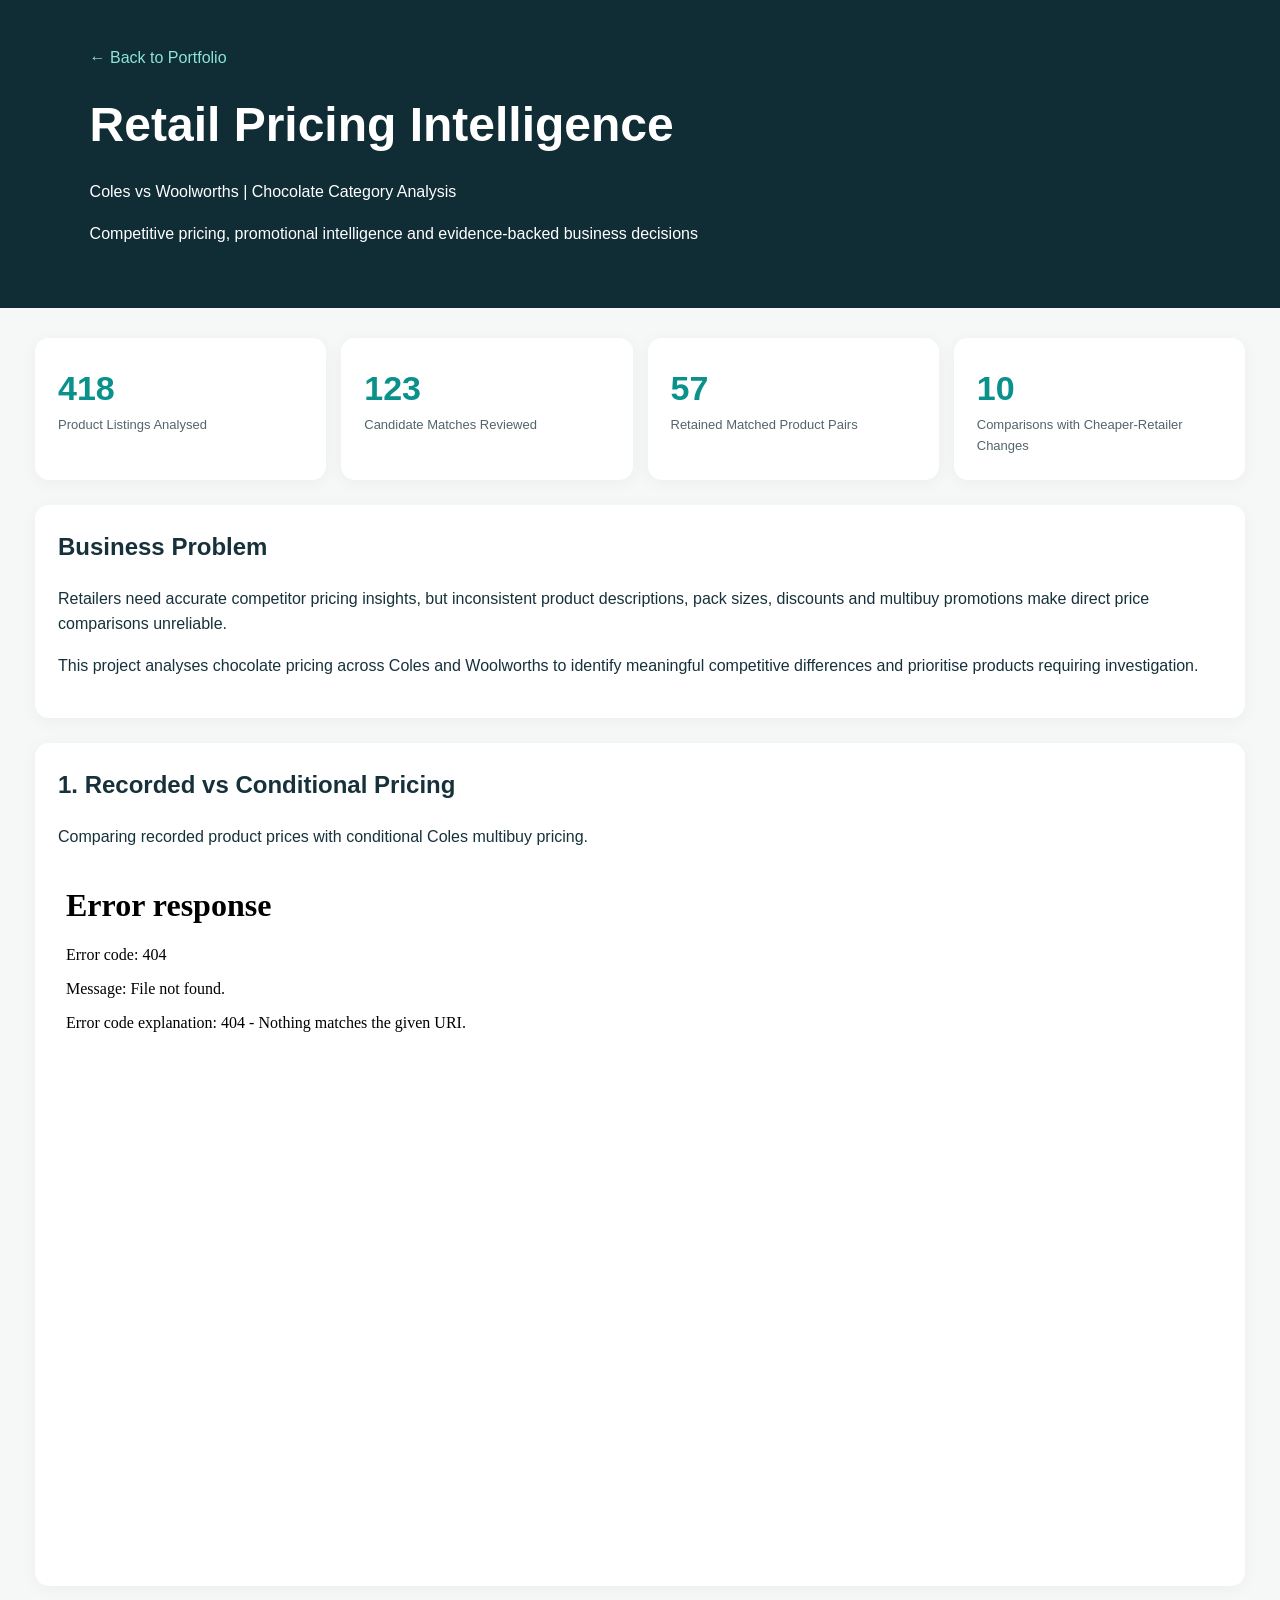
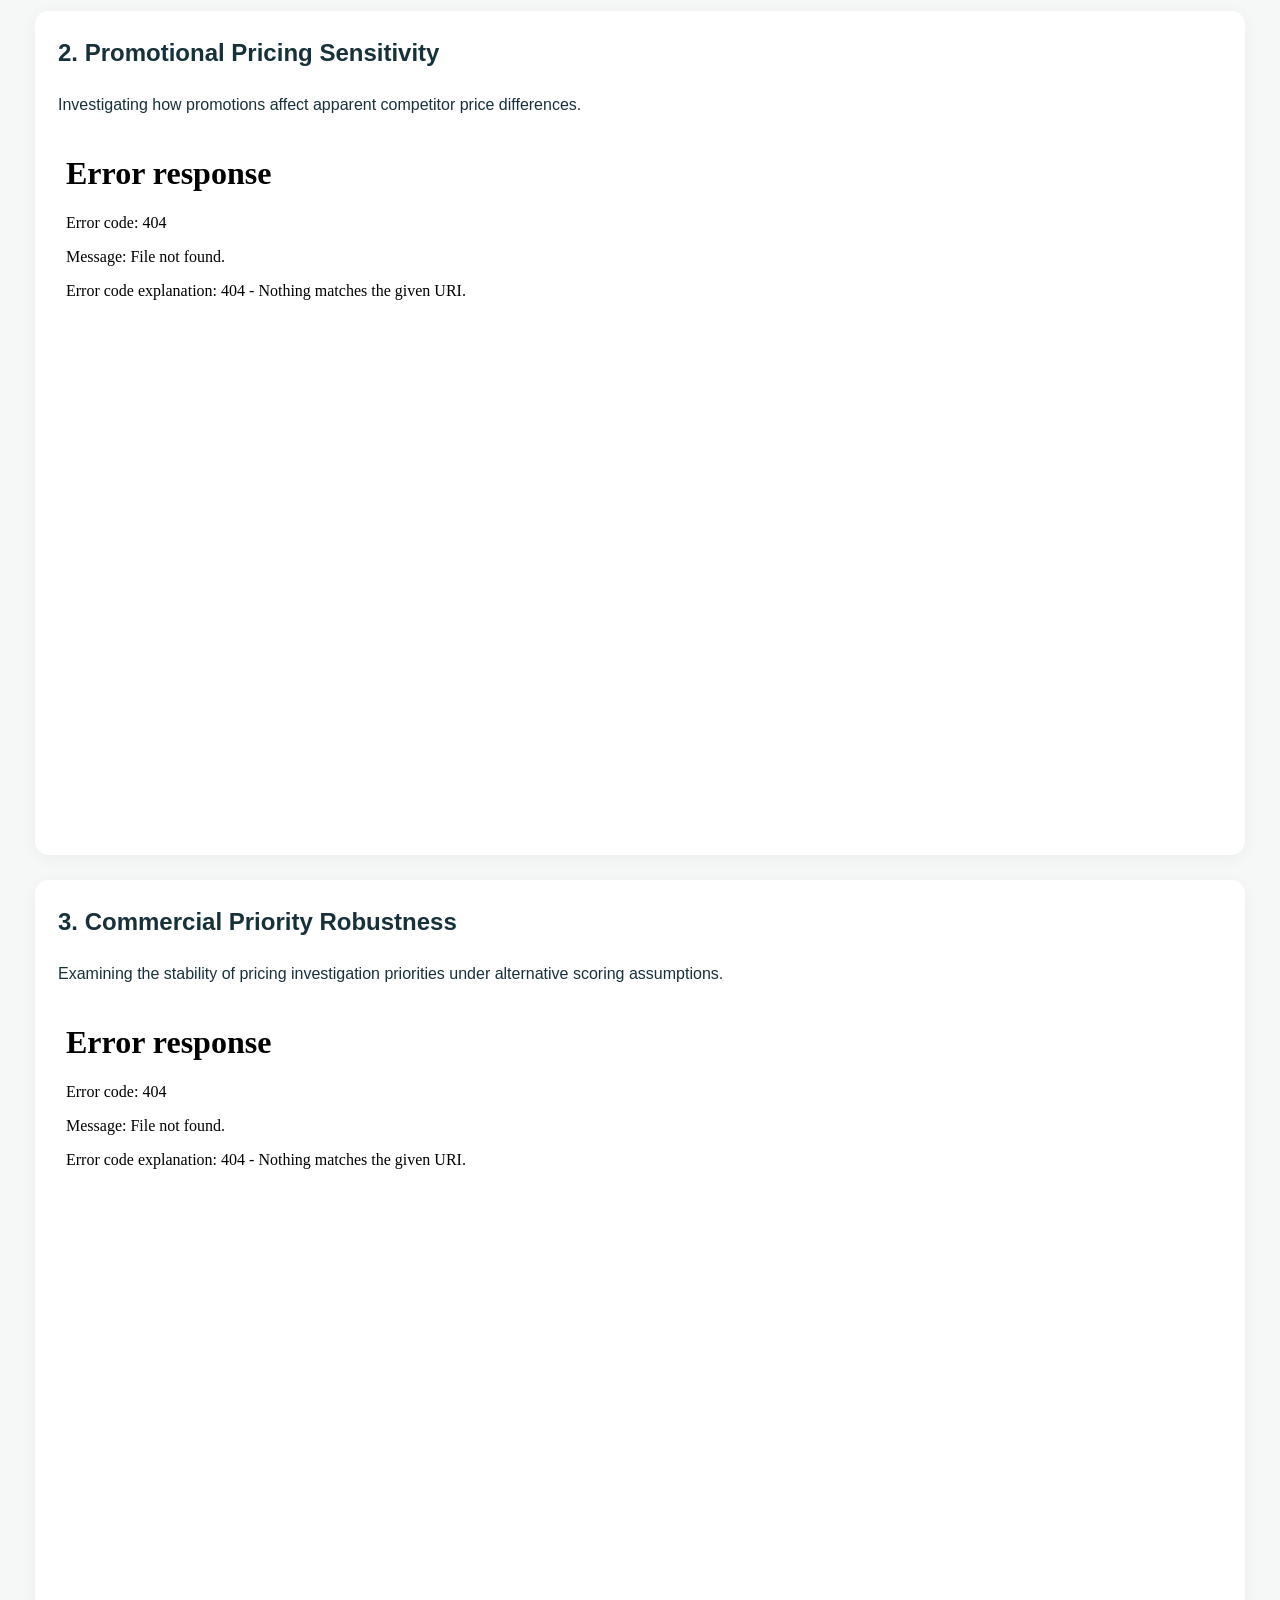
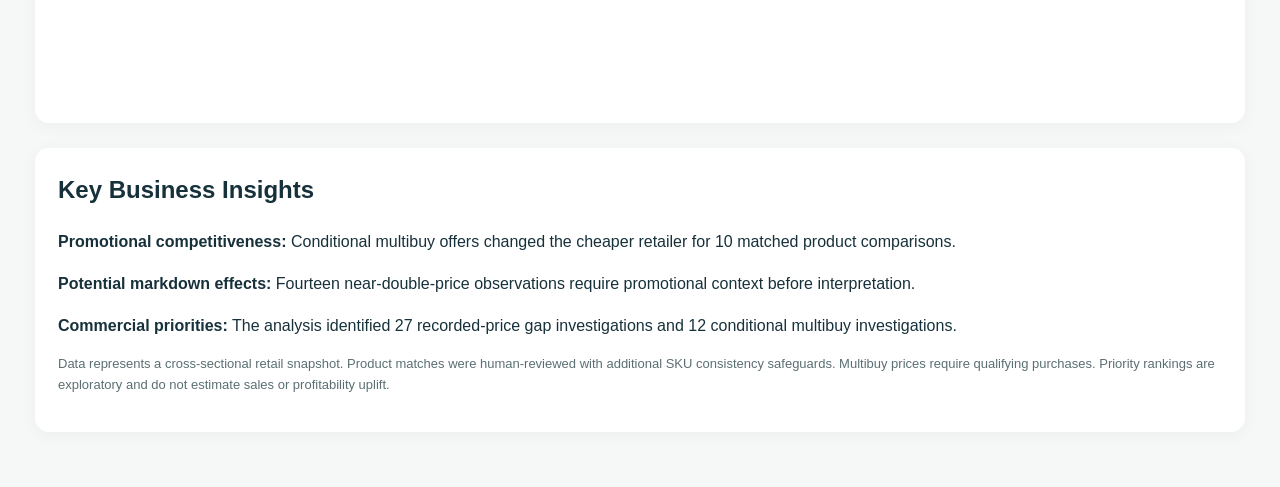
==== chocolate-pricing/index.html @ 8d5a8d06 "Create index.html" ====
<!DOCTYPE html>
<html lang="en">
<head>
  <meta charset="UTF-8">
  <meta name="viewport" content="width=device-width, initial-scale=1">
  <title>Retail Pricing Intelligence | Radhika Barve</title>

  <style>
    * {
      box-sizing: border-box;
    }

    body {
      margin: 0;
      font-family: Arial, sans-serif;
      color: #17313b;
      background: #f5f8f7;
      line-height: 1.6;
    }

    header {
      background: #102c35;
      color: white;
      padding: 45px 7%;
    }

    header a {
      color: #8be4d8;
      text-decoration: none;
    }

    h1 {
      font-size: clamp(30px, 5vw, 48px);
      margin: 16px 0;
    }

    h2 {
      margin-top: 0;
      color: #17313b;
    }

    main {
      max-width: 1250px;
      margin: auto;
      padding: 30px 20px;
    }

    .kpis {
      display: grid;
      grid-template-columns:
        repeat(auto-fit, minmax(175px, 1fr));
      gap: 15px;
      margin-bottom: 25px;
    }

    .card {
      background: white;
      border-radius: 14px;
      padding: 23px;
      margin-bottom: 25px;
      box-shadow: 0 3px 18px rgba(0,0,0,.045);
    }

    .kpis .card {
      margin-bottom: 0;
    }

    .number {
      font-size: 34px;
      color: #0a918b;
      font-weight: bold;
    }

    .label {
      color: #52656b;
      font-size: 13px;
    }

    iframe {
      width: 100%;
      height: 690px;
      border: 0;
    }

    .note {
      color: #5b6f73;
      font-size: 13px;
    }
  </style>
</head>

<body>

  <header>
    <a href="../">← Back to Portfolio</a>

    <h1>Retail Pricing Intelligence</h1>

    <p>
      Coles vs Woolworths | Chocolate Category Analysis
    </p>

    <p>
      Competitive pricing, promotional intelligence
      and evidence-backed business decisions
    </p>
  </header>

  <main>

    <!-- PROJECT KPIs -->
    <section class="kpis">

      <div class="card">
        <div class="number">418</div>
        <div class="label">
          Product Listings Analysed
        </div>
      </div>

      <div class="card">
        <div class="number">123</div>
        <div class="label">
          Candidate Matches Reviewed
        </div>
      </div>

      <div class="card">
        <div class="number">57</div>
        <div class="label">
          Retained Matched Product Pairs
        </div>
      </div>

      <div class="card">
        <div class="number">10</div>
        <div class="label">
          Comparisons with Cheaper-Retailer Changes
        </div>
      </div>

    </section>

    <!-- BUSINESS PROBLEM -->
    <section class="card">

      <h2>Business Problem</h2>

      <p>
        Retailers need accurate competitor pricing insights,
        but inconsistent product descriptions, pack sizes,
        discounts and multibuy promotions make direct
        price comparisons unreliable.
      </p>

      <p>
        This project analyses chocolate pricing across
        Coles and Woolworths to identify meaningful
        competitive differences and prioritise
        products requiring investigation.
      </p>

    </section>

    <!-- DASHBOARD 1 -->
    <section class="card">

      <h2>1. Recorded vs Conditional Pricing</h2>

      <p>
        Comparing recorded product prices with
        conditional Coles multibuy pricing.
      </p>

      <iframe
        src="5_9_retailer_price_scenarios.html"
        title="Retailer Pricing Scenarios"
        loading="lazy">
      </iframe>

    </section>

    <!-- DASHBOARD 2 -->
    <section class="card">

      <h2>2. Promotional Pricing Sensitivity</h2>

      <p>
        Investigating how promotions affect
        apparent competitor price differences.
      </p>

      <iframe
        src="5_9_anomaly_multibuy_sensitivity.html"
        title="Promotional Pricing Sensitivity"
        loading="lazy">
      </iframe>

    </section>

    <!-- DASHBOARD 3 -->
    <section class="card">

      <h2>3. Commercial Priority Robustness</h2>

      <p>
        Examining the stability of pricing investigation
        priorities under alternative scoring assumptions.
      </p>

      <iframe
        src="FINAL_Priority_Robustness.html"
        title="Commercial Priority Robustness"
        loading="lazy">
      </iframe>

    </section>

    <!-- KEY INSIGHTS -->
    <section class="card">

      <h2>Key Business Insights</h2>

      <p>
        <strong>Promotional competitiveness:</strong>
        Conditional multibuy offers changed the
        cheaper retailer for 10 matched product comparisons.
      </p>

      <p>
        <strong>Potential markdown effects:</strong>
        Fourteen near-double-price observations
        require promotional context before interpretation.
      </p>

      <p>
        <strong>Commercial priorities:</strong>
        The analysis identified 27 recorded-price gap
        investigations and 12 conditional multibuy
        investigations.
      </p>

      <p class="note">
        Data represents a cross-sectional retail snapshot.
        Product matches were human-reviewed with additional
        SKU consistency safeguards.
        Multibuy prices require qualifying purchases.
        Priority rankings are exploratory and do not
        estimate sales or profitability uplift.
      </p>

    </section>

  </main>

</body>
</html>
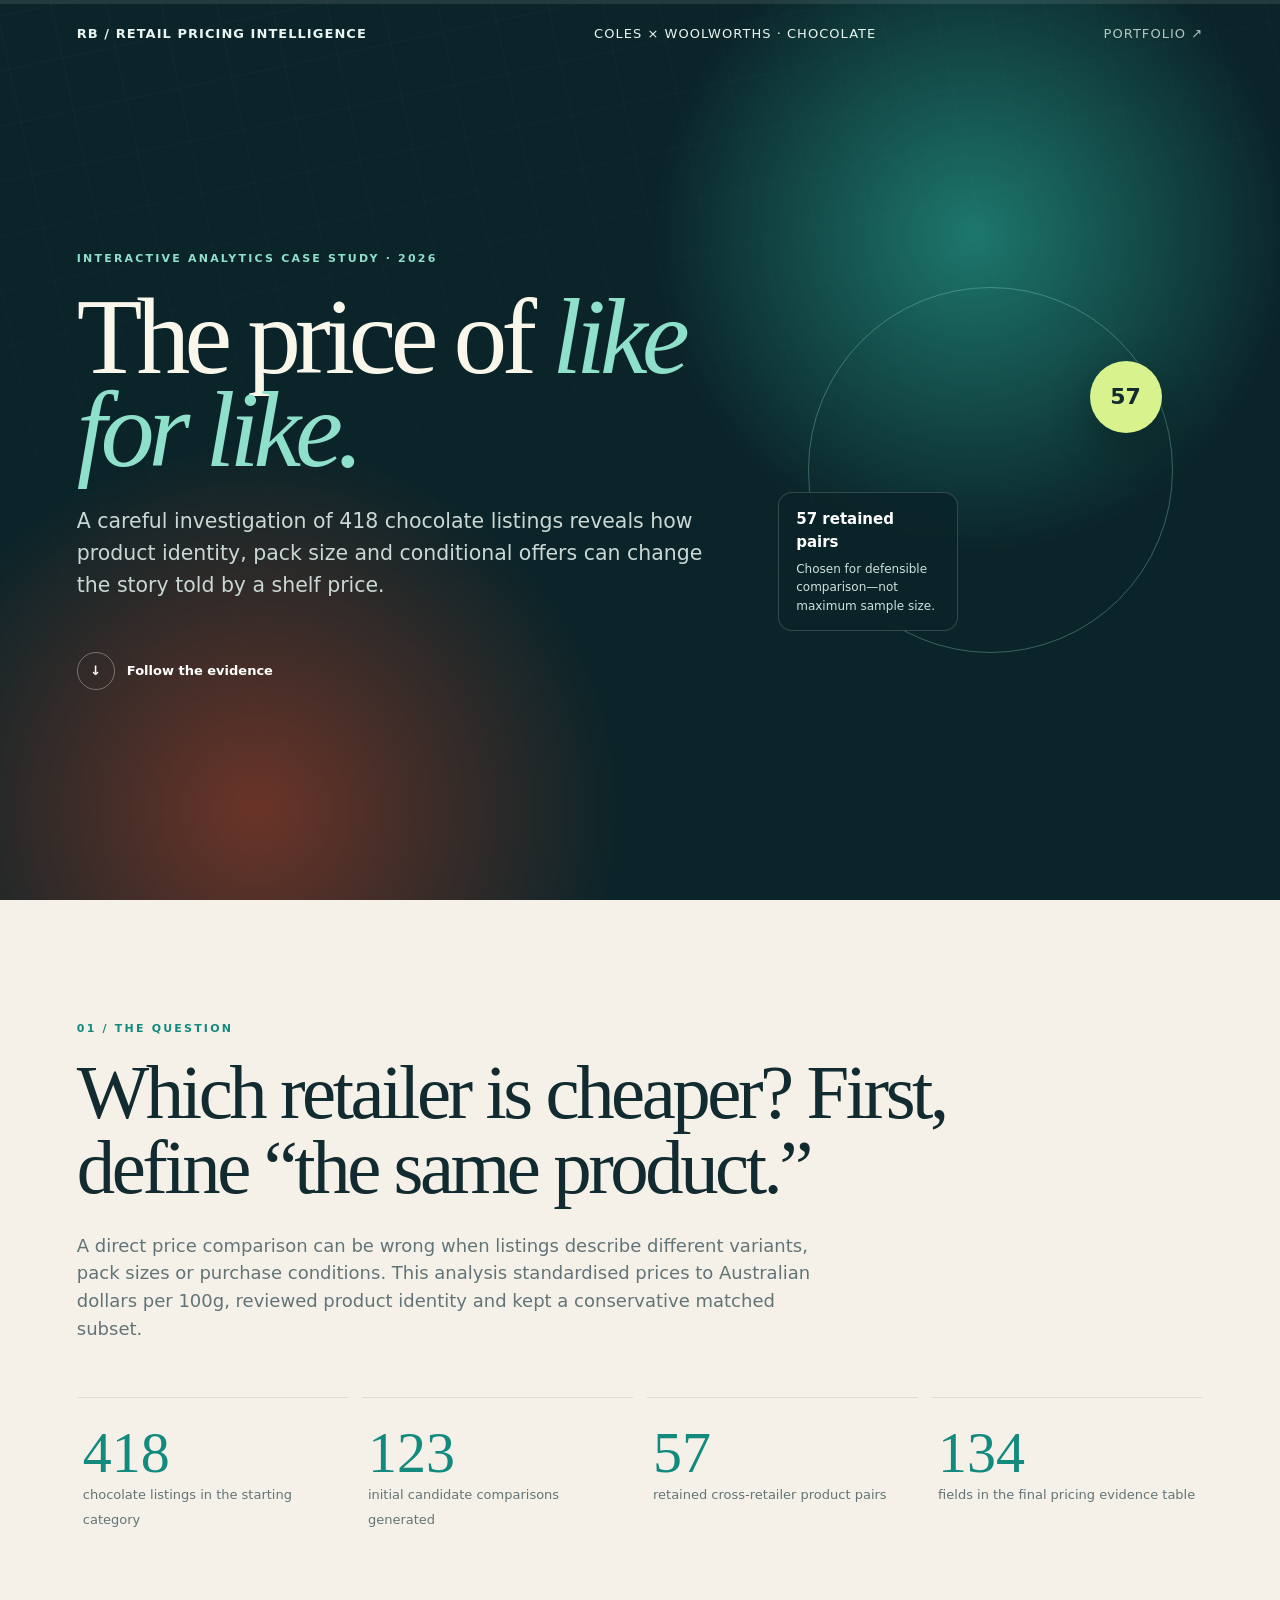
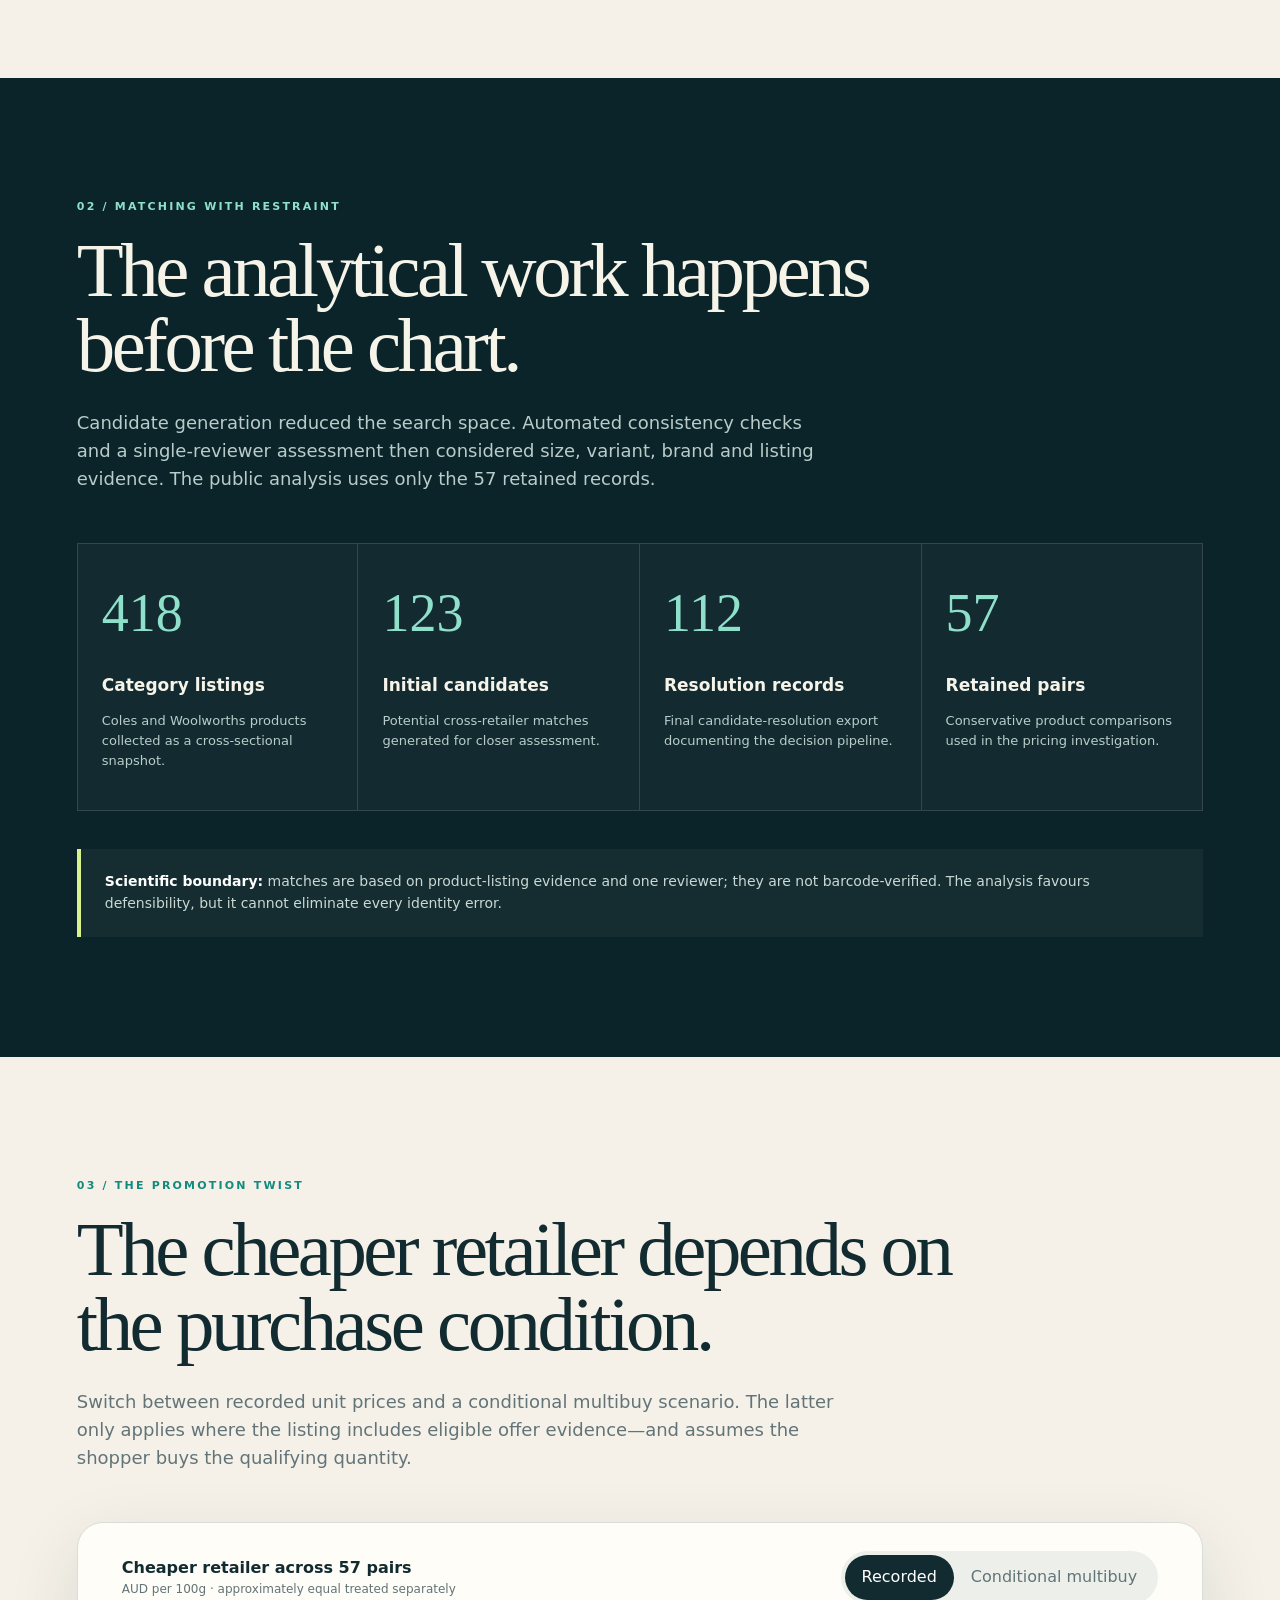
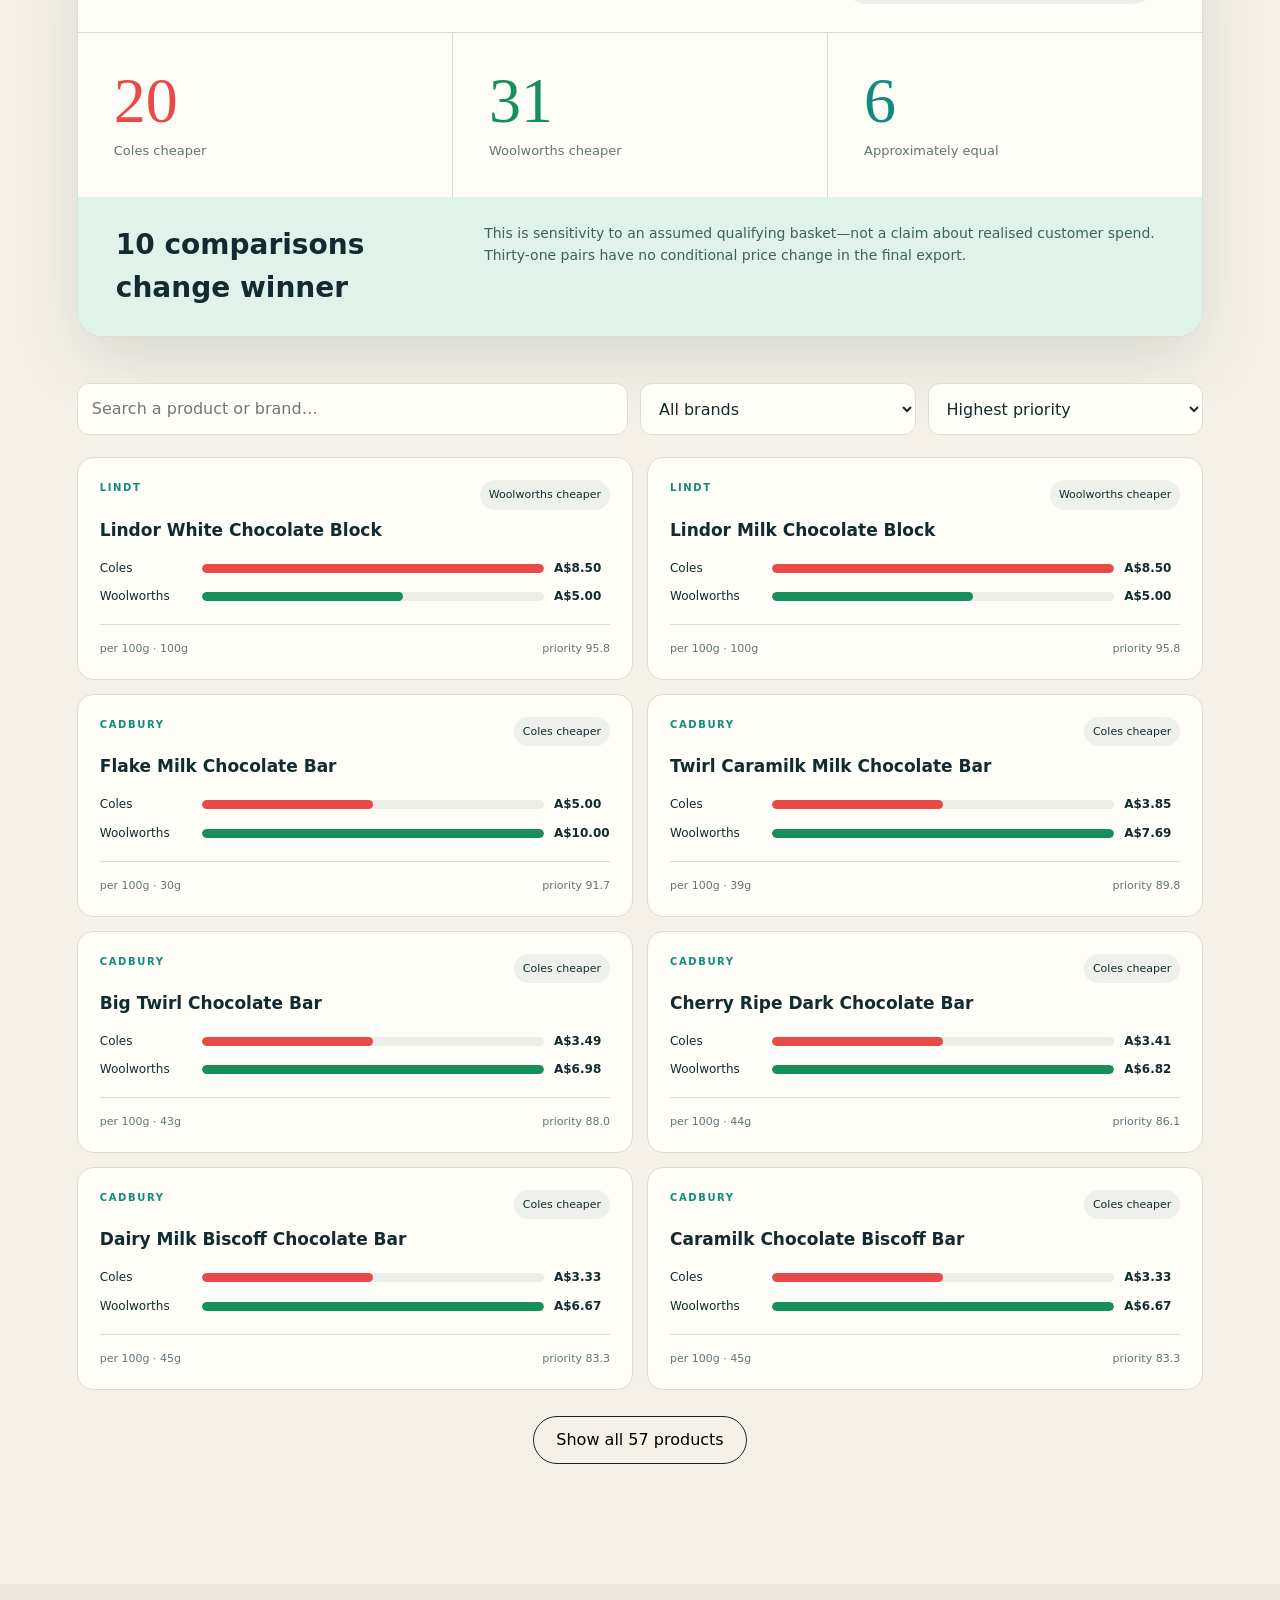
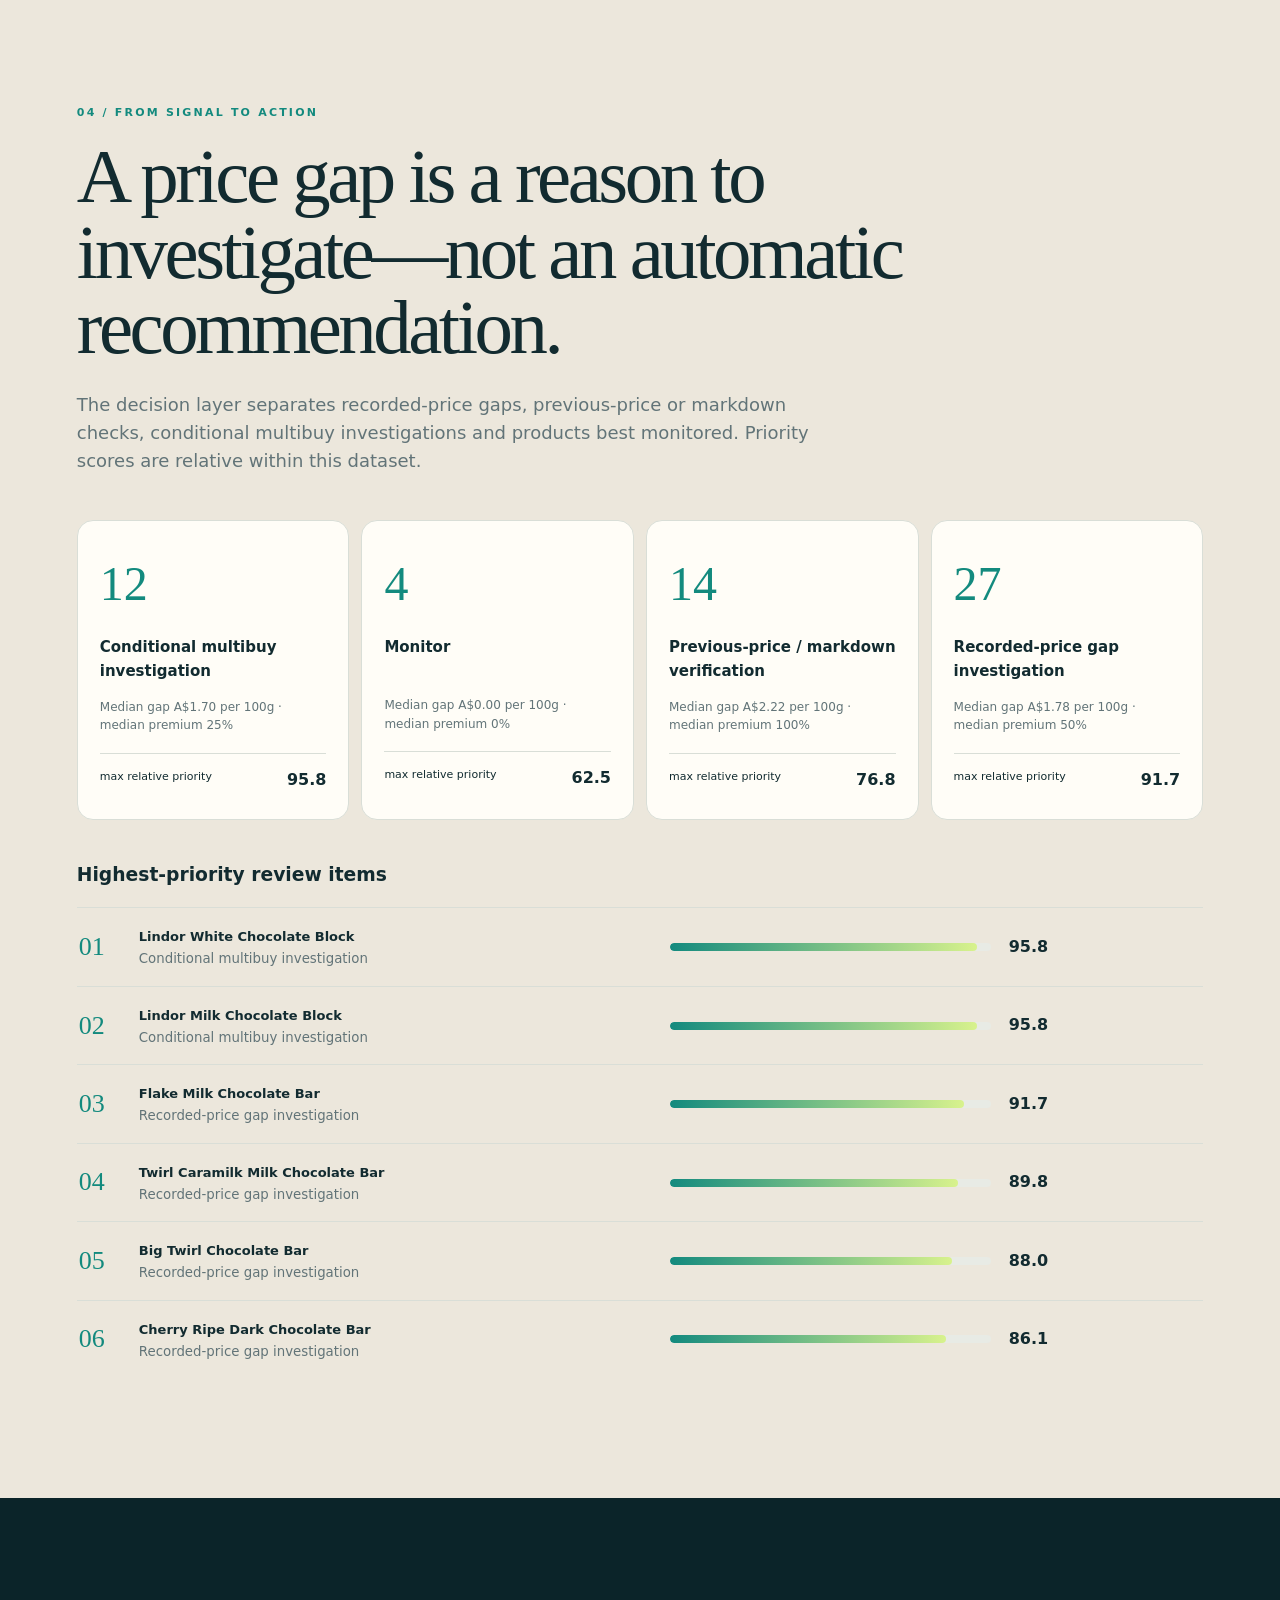
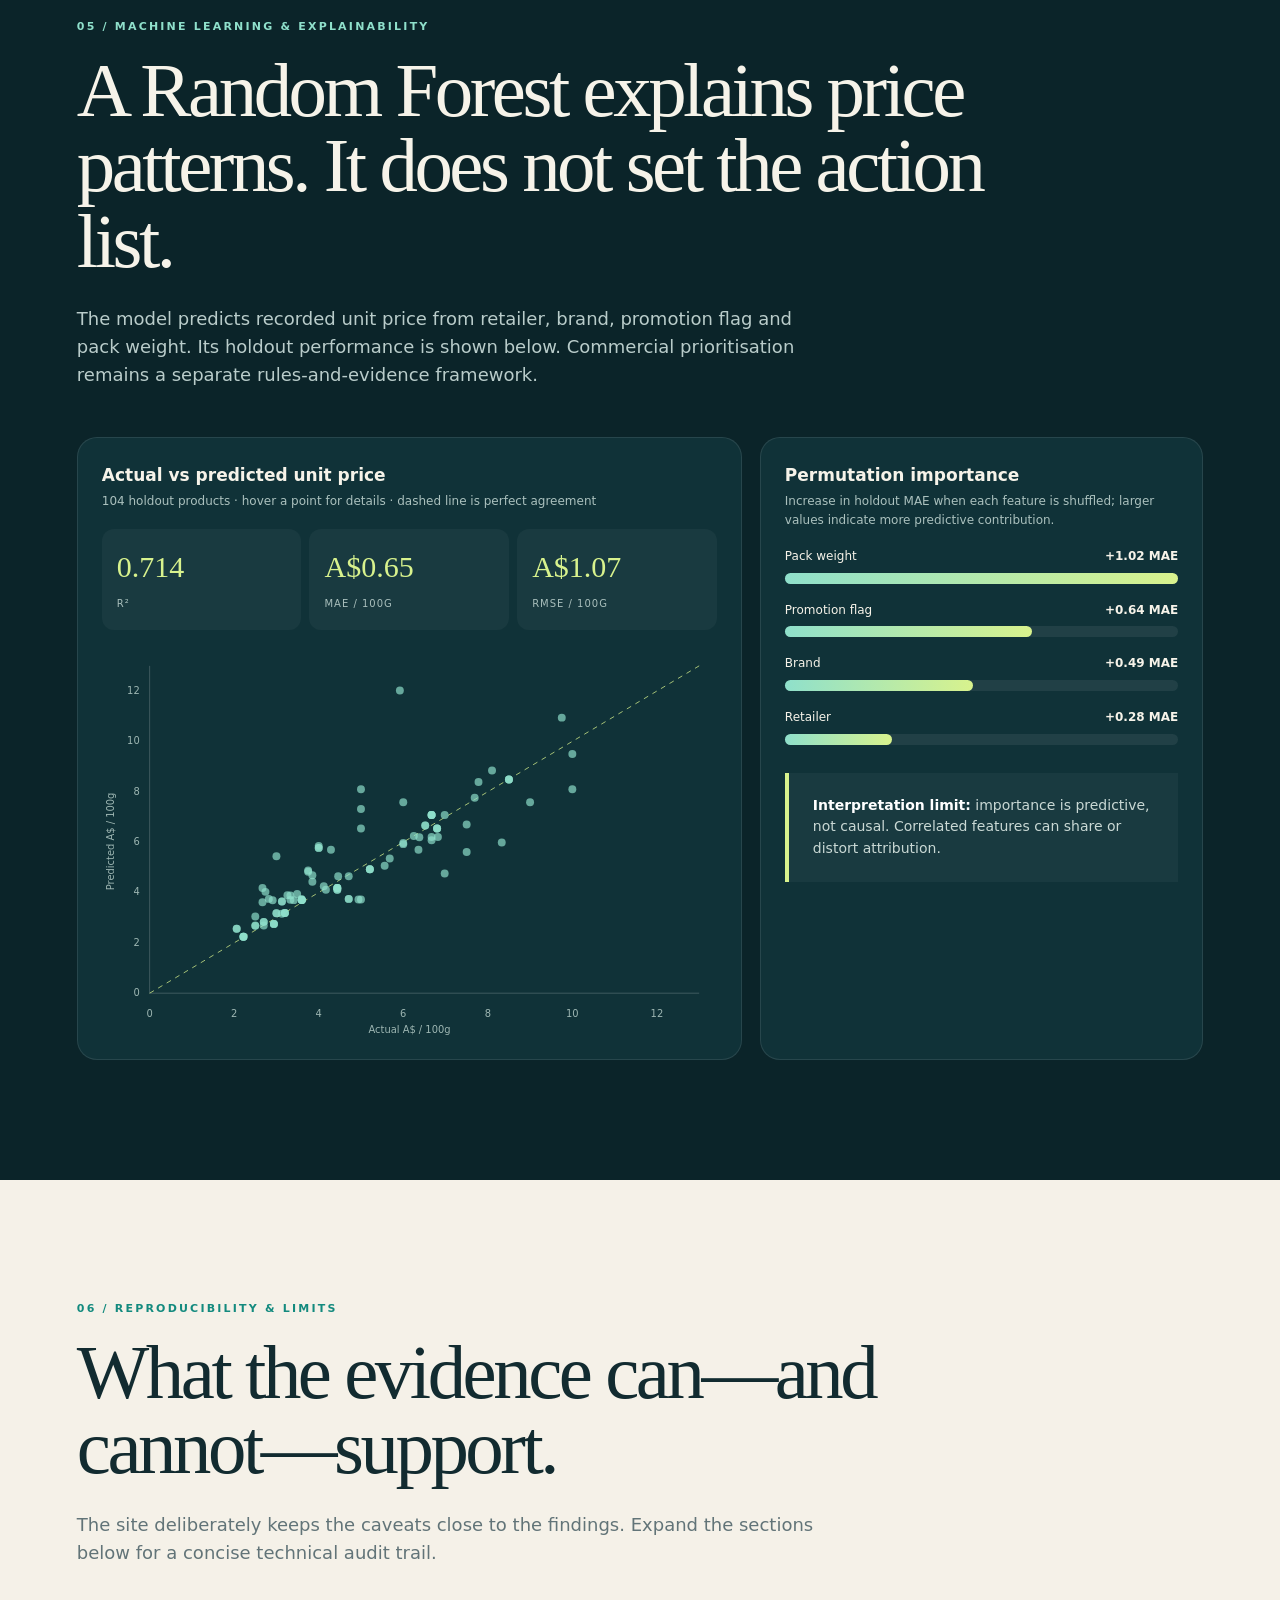
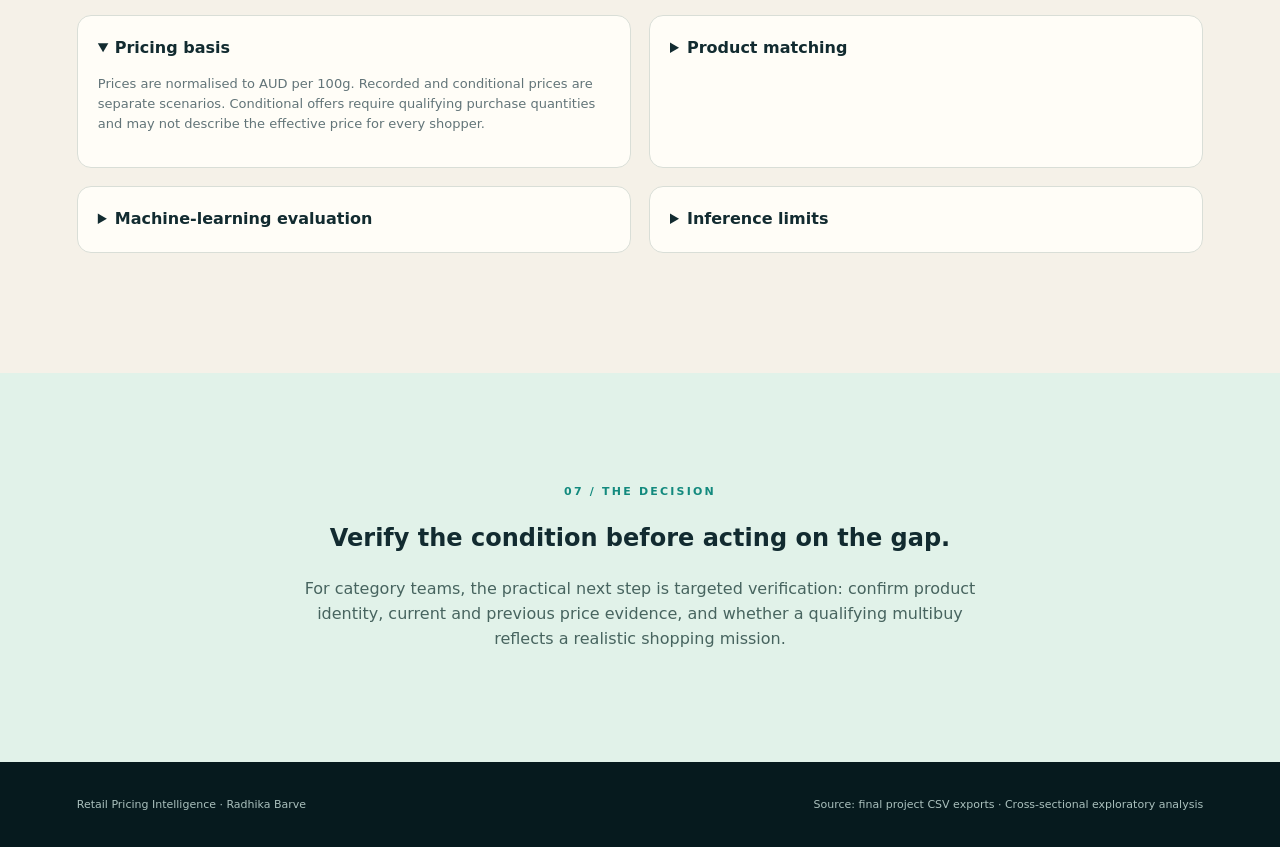
==== commit 6bcb3585: "Publish interactive chocolate pricing dashboard." ====
--- a/chocolate-pricing/index.html
+++ b/chocolate-pricing/index.html
@@ -1,258 +1,173 @@
-
-<!DOCTYPE html>
+<!doctype html>
 <html lang="en">
 <head>
-  <meta charset="UTF-8">
-  <meta name="viewport" content="width=device-width, initial-scale=1">
-  <title>Retail Pricing Intelligence | Radhika Barve</title>
+<meta charset="utf-8">
+<meta name="viewport" content="width=device-width,initial-scale=1">
+<meta name="description" content="An interactive, evidence-led investigation of chocolate pricing across Coles and Woolworths.">
+<title>Chocolate Price Signals — Radhika Barve</title>
+<style>
+:root{--ink:#122b30;--muted:#627478;--paper:#f5f1e8;--card:#fffdf7;--night:#0b2429;--teal:#138a7e;--mint:#8fe0cb;--lime:#d8f28d;--coral:#e56f5b;--coles:#e84a4a;--woolies:#168f59;--line:#d9ded7;--shadow:0 24px 70px rgba(14,39,42,.12)}
+*{box-sizing:border-box}html{scroll-behavior:smooth}body{margin:0;background:var(--paper);color:var(--ink);font-family:Inter,ui-sans-serif,system-ui,-apple-system,BlinkMacSystemFont,"Segoe UI",sans-serif;line-height:1.55}button,input,select{font:inherit}a{color:inherit}.progress{position:fixed;inset:0 0 auto;height:4px;z-index:30;background:#ffffff18}.progress span{display:block;height:100%;width:0;background:linear-gradient(90deg,var(--mint),var(--lime))}.nav{position:absolute;z-index:20;left:0;right:0;display:flex;align-items:center;justify-content:space-between;padding:24px clamp(22px,6vw,80px);color:#e9f5f0;font-size:13px;letter-spacing:.08em;text-transform:uppercase}.nav a{text-decoration:none;opacity:.76}.hero{min-height:100svh;position:relative;overflow:hidden;display:grid;place-items:center;background:radial-gradient(circle at 76% 26%,#1d776c 0,transparent 27%),radial-gradient(circle at 20% 90%,#6b3428 0,transparent 28%),var(--night);color:#f9f6eb}.hero:before{content:"";position:absolute;inset:-30%;background-image:linear-gradient(#ffffff08 1px,transparent 1px),linear-gradient(90deg,#ffffff08 1px,transparent 1px);background-size:54px 54px;transform:rotate(-12deg);mask-image:linear-gradient(to bottom,#000,transparent 82%)}.hero-inner{width:min(1180px,88vw);position:relative;padding:130px 0 90px;display:grid;grid-template-columns:1.2fr .8fr;gap:5vw;align-items:center}.kicker,.chapter{font-size:11px;font-weight:800;letter-spacing:.2em;text-transform:uppercase;color:var(--teal)}.hero .kicker{color:var(--mint)}h1{font-family:Georgia,"Times New Roman",serif;font-size:clamp(58px,8.4vw,126px);line-height:.86;letter-spacing:-.055em;font-weight:500;margin:24px 0 30px}.hero h1 em{font-style:italic;color:var(--mint)}.hero-copy{max-width:640px;color:#c9d8d4;font-size:clamp(17px,1.6vw,22px)}.scroll-link{display:inline-flex;gap:12px;align-items:center;margin-top:30px;text-decoration:none;color:white;font-size:13px;font-weight:750}.scroll-link b{display:grid;place-items:center;width:38px;height:38px;border:1px solid #ffffff55;border-radius:50%}.orbit{aspect-ratio:1;position:relative}.cocoa{position:absolute;border-radius:50%;box-shadow:inset -20px -20px 40px #0004,0 30px 80px #0005;animation:float 7s ease-in-out infinite}.cocoa.big{width:55%;left:20%;top:12%;background:radial-gradient(circle at 35% 30%,#b96c4a,#6c3026 48%,#381914)}.cocoa.small{width:23%;right:4%;bottom:15%;background:radial-gradient(circle at 35% 30%,#d49768,#70402b 60%,#382016);animation-delay:-3s}.ring{position:absolute;inset:7%;border:1px solid #8fe0cb55;border-radius:50%;animation:spin 24s linear infinite}.ring:after{content:"57";position:absolute;right:3%;top:20%;display:grid;place-items:center;width:72px;height:72px;border-radius:50%;background:var(--lime);color:var(--ink);font-weight:900;font-size:22px;box-shadow:0 15px 40px #0004}.orbit-note{position:absolute;left:0;bottom:12%;max-width:180px;padding:15px 17px;border:1px solid #ffffff2b;border-radius:14px;background:#0b2429cc;backdrop-filter:blur(12px);font-size:12px;color:#cfe1dd}.orbit-note strong{display:block;color:white;font-size:15px;margin-bottom:5px}@keyframes float{50%{transform:translateY(-20px) rotate(4deg)}}@keyframes spin{to{transform:rotate(360deg)}}
+.wrap{width:min(1180px,88vw);margin:auto}.section{padding:120px 0}.section h2{font-family:Georgia,"Times New Roman",serif;font-size:clamp(42px,6vw,78px);font-weight:500;letter-spacing:-.045em;line-height:.98;margin:18px 0 26px;max-width:950px}.lead{max-width:760px;font-size:18px;color:var(--muted)}.metric-grid{display:grid;grid-template-columns:repeat(4,1fr);gap:14px;margin-top:54px}.metric{border-top:1px solid var(--line);padding:26px 6px}.metric b{display:block;font-family:Georgia,serif;font-size:58px;line-height:1;color:var(--teal);font-weight:500}.metric span{font-size:13px;color:var(--muted)}.lineage{display:grid;grid-template-columns:repeat(4,1fr);margin-top:50px;counter-reset:flow}.lineage article{position:relative;padding:28px 24px 26px;border:1px solid #ffffff22;background:#ffffff08;min-height:220px}.lineage article+article{border-left:0}.lineage b{font-family:Georgia,serif;font-size:54px;color:var(--mint);font-weight:500}.lineage h3{margin:16px 0 8px;font-size:17px}.lineage p{font-size:13px;color:#b9ccca}.night{background:var(--night);color:#f6f3e9}.night .chapter{color:var(--mint)}.night .lead{color:#b9ccca}.note{margin-top:38px;padding:22px 24px;border-left:4px solid var(--lime);background:#ffffff0a;color:#c9d8d4;font-size:14px}.note strong{color:white}
+.scenario-shell{margin-top:50px;background:var(--card);border:1px solid var(--line);border-radius:26px;box-shadow:var(--shadow);overflow:hidden}.scenario-head{padding:28px clamp(20px,4vw,44px);display:flex;justify-content:space-between;gap:20px;align-items:center;border-bottom:1px solid var(--line)}.toggle{display:flex;background:#edf0ea;padding:4px;border-radius:999px}.toggle button{border:0;background:transparent;padding:10px 17px;border-radius:999px;color:var(--muted);cursor:pointer}.toggle button.active{background:var(--ink);color:white}.winner-grid{display:grid;grid-template-columns:repeat(3,1fr);gap:1px;background:var(--line)}.winner{background:var(--card);padding:36px}.winner b{font-family:Georgia,serif;font-size:64px;line-height:1;font-weight:500}.winner span{display:block;color:var(--muted);font-size:13px;margin-top:8px}.winner.coles b{color:var(--coles)}.winner.ww b{color:var(--woolies)}.winner.eq b{color:var(--teal)}.shift-banner{display:flex;justify-content:space-between;gap:30px;padding:26px 38px;background:#dff3ea}.shift-banner b{font-size:28px}.shift-banner p{margin:0;max-width:680px;color:#3b625b;font-size:14px}
+.controls{display:grid;grid-template-columns:2fr 1fr 1fr;gap:12px;margin:46px 0 22px}.controls input,.controls select{width:100%;border:1px solid var(--line);border-radius:12px;background:var(--card);padding:13px 14px;color:var(--ink)}.explorer{display:grid;grid-template-columns:1fr 1fr;gap:14px}.product{background:var(--card);border:1px solid var(--line);border-radius:16px;padding:22px;transition:.25s}.product:hover{transform:translateY(-3px);box-shadow:0 16px 40px #16383b14}.product-top{display:flex;justify-content:space-between;gap:16px}.brand{font-size:10px;font-weight:850;letter-spacing:.16em;text-transform:uppercase;color:var(--teal)}.badge{font-size:11px;padding:6px 9px;border-radius:999px;background:#eef1eb;white-space:nowrap}.product h3{font-size:17px;line-height:1.25;margin:10px 0 18px}.price-row{display:grid;grid-template-columns:92px 1fr 56px;align-items:center;gap:10px;margin:10px 0;font-size:12px}.track{height:9px;border-radius:99px;background:#eceee8;overflow:hidden}.fill{height:100%;border-radius:99px}.fill.c{background:var(--coles)}.fill.w{background:var(--woolies)}.product-foot{display:flex;justify-content:space-between;gap:12px;margin-top:18px;padding-top:15px;border-top:1px solid var(--line);font-size:11px;color:var(--muted)}.empty{grid-column:1/-1;padding:50px;text-align:center;color:var(--muted)}.show-more{display:block;margin:26px auto 0;border:1px solid var(--ink);background:transparent;border-radius:999px;padding:11px 22px;cursor:pointer}.show-more:hover{background:var(--ink);color:white}
+.priority-grid{display:grid;grid-template-columns:repeat(4,1fr);gap:12px;margin-top:45px}.priority-card{padding:26px 22px;border:1px solid var(--line);background:var(--card);border-radius:16px}.priority-card b{display:block;font-family:Georgia,serif;font-size:48px;color:var(--teal);font-weight:500}.priority-card h3{font-size:15px;min-height:45px}.priority-card p{font-size:12px;color:var(--muted)}.priority-card .mini{display:flex;justify-content:space-between;border-top:1px solid var(--line);padding-top:14px;margin-top:18px}.priority-card .mini span{font-size:11px}.shortlist{margin-top:40px}.short-row{display:grid;grid-template-columns:42px 1.6fr 1fr .6fr;gap:18px;align-items:center;padding:16px 2px;border-top:1px solid var(--line)}.rank{font-family:Georgia,serif;font-size:26px;color:var(--teal)}.short-row strong{font-size:13px}.short-row small{display:block;color:var(--muted)}.score{height:8px;background:#e8ebe5;border-radius:99px;overflow:hidden}.score i{display:block;height:100%;background:linear-gradient(90deg,var(--teal),var(--lime));border-radius:99px}
+.ml-grid{display:grid;grid-template-columns:1.2fr .8fr;gap:18px;margin-top:48px}.viz-card{background:#103238;border:1px solid #ffffff19;border-radius:20px;padding:24px;min-width:0}.viz-card h3{margin:0 0 4px;font-size:17px}.viz-card p{margin:0 0 18px;color:#abc1be;font-size:12px}.metrics-ml{display:grid;grid-template-columns:repeat(3,1fr);gap:8px;margin-bottom:18px}.metrics-ml div{padding:15px;background:#ffffff0a;border-radius:12px}.metrics-ml b{display:block;color:var(--lime);font-family:Georgia,serif;font-size:30px;font-weight:500}.metrics-ml span{font-size:10px;color:#a9bfbc;text-transform:uppercase;letter-spacing:.1em}.chart{width:100%;height:auto;display:block}.axis{stroke:#ffffff32;stroke-width:1}.axis-text{fill:#9db6b2;font-size:10px}.dot{fill:var(--mint);opacity:.68}.dot:hover{opacity:1;stroke:white;stroke-width:2}.ideal{stroke:var(--lime);stroke-dasharray:5 5;opacity:.75}.feature{margin:17px 0}.feature-head{display:flex;justify-content:space-between;font-size:12px;margin-bottom:7px}.feature-track{height:11px;background:#ffffff12;border-radius:99px}.feature-fill{height:100%;background:linear-gradient(90deg,var(--mint),var(--lime));border-radius:99px}.tooltip{position:fixed;z-index:50;display:none;pointer-events:none;max-width:260px;padding:10px 12px;background:#061a1e;color:white;border:1px solid #ffffff30;border-radius:10px;box-shadow:0 15px 50px #0008;font-size:11px}.method-grid{display:grid;grid-template-columns:1fr 1fr;gap:18px;margin-top:48px}.method-grid details{background:var(--card);border:1px solid var(--line);border-radius:14px;padding:20px}.method-grid summary{font-weight:750;cursor:pointer}.method-grid p,.method-grid li{font-size:13px;color:var(--muted)}.method-grid ul{padding-left:20px}.closing{padding:110px 0;background:#e1f2e9;text-align:center}.closing h2{margin-left:auto;margin-right:auto}.closing p{max-width:700px;margin:0 auto;color:#47645f}.footer{padding:34px clamp(22px,6vw,80px);display:flex;justify-content:space-between;gap:20px;background:#061a1e;color:#aac0bd;font-size:11px}.reveal{opacity:0;transform:translateY(22px);transition:.75s ease}.reveal.visible{opacity:1;transform:none}
+@media(max-width:900px){.hero-inner{grid-template-columns:1fr}.orbit{display:none}.metric-grid,.priority-grid{grid-template-columns:1fr 1fr}.lineage{grid-template-columns:1fr 1fr}.lineage article+article{border-left:1px solid #ffffff22}.ml-grid{grid-template-columns:1fr}.controls{grid-template-columns:1fr 1fr}.controls input{grid-column:1/-1}}
+@media(max-width:620px){.nav{padding:20px}.nav span{display:none}.section{padding:82px 0}.metric-grid,.winner-grid,.priority-grid,.explorer,.method-grid{grid-template-columns:1fr}.lineage{grid-template-columns:1fr}.scenario-head,.shift-banner{align-items:flex-start;flex-direction:column}.short-row{grid-template-columns:32px 1fr}.short-row>.score,.short-row>.priority-value{grid-column:2}.footer{flex-direction:column}.metrics-ml{grid-template-columns:1fr 1fr}.controls{grid-template-columns:1fr}.controls input{grid-column:auto}}
+@media(prefers-reduced-motion:reduce){html{scroll-behavior:auto}.cocoa,.ring{animation:none}.reveal{opacity:1;transform:none;transition:none}}
+</style>
+<!-- Keep all narrative sections visible when this file is opened directly in Safari. -->
+<style>.reveal{opacity:1!important;transform:none!important}</style>
+</head>
+<body>
+<div class="progress"><span id="progress"></span></div>
+<nav class="nav"><strong>RB / Retail Pricing Intelligence</strong><span>Coles × Woolworths · Chocolate</span><a href="../">Portfolio ↗</a></nav>
+<header class="hero">
+  <div class="hero-inner">
+    <div>
+      <div class="kicker">Interactive analytics case study · 2026</div>
+      <h1>The price of <em>like for like.</em></h1>
+      <p class="hero-copy">A careful investigation of 418 chocolate listings reveals how product identity, pack size and conditional offers can change the story told by a shelf price.</p>
+      <a class="scroll-link" href="#problem"><b>↓</b> Follow the evidence</a>
+    </div>
+    <div class="orbit" aria-hidden="true"><div class="ring"></div><div class="cocoa big"></div><div class="cocoa small"></div><div class="orbit-note"><strong>57 retained pairs</strong>Chosen for defensible comparison—not maximum sample size.</div></div>
+  </div>
+</header>
 
-  <style>
-    * {
-      box-sizing: border-box;
-    }
+<main>
+<section id="problem" class="section wrap">
+  <div class="chapter reveal">01 / The question</div>
+  <h2 class="reveal">Which retailer is cheaper? First, define “the same product.”</h2>
+  <p class="lead reveal">A direct price comparison can be wrong when listings describe different variants, pack sizes or purchase conditions. This analysis standardised prices to Australian dollars per 100g, reviewed product identity and kept a conservative matched subset.</p>
+  <div class="metric-grid reveal">
+    <div class="metric"><b>418</b><span>chocolate listings in the starting category</span></div>
+    <div class="metric"><b>123</b><span>initial candidate comparisons generated</span></div>
+    <div class="metric"><b>57</b><span>retained cross-retailer product pairs</span></div>
+    <div class="metric"><b>134</b><span>fields in the final pricing evidence table</span></div>
+  </div>
+</section>
 
-    body {
-      margin: 0;
-      font-family: Arial, sans-serif;
-      color: #17313b;
-      background: #f5f8f7;
-      line-height: 1.6;
-    }
+<section class="night section">
+  <div class="wrap">
+    <div class="chapter reveal">02 / Matching with restraint</div>
+    <h2 class="reveal">The analytical work happens before the chart.</h2>
+    <p class="lead reveal">Candidate generation reduced the search space. Automated consistency checks and a single-reviewer assessment then considered size, variant, brand and listing evidence. The public analysis uses only the 57 retained records.</p>
+    <div class="lineage reveal">
+      <article><b>418</b><h3>Category listings</h3><p>Coles and Woolworths products collected as a cross-sectional snapshot.</p></article>
+      <article><b>123</b><h3>Initial candidates</h3><p>Potential cross-retailer matches generated for closer assessment.</p></article>
+      <article><b>112</b><h3>Resolution records</h3><p>Final candidate-resolution export documenting the decision pipeline.</p></article>
+      <article><b>57</b><h3>Retained pairs</h3><p>Conservative product comparisons used in the pricing investigation.</p></article>
+    </div>
+    <div class="note reveal"><strong>Scientific boundary:</strong> matches are based on product-listing evidence and one reviewer; they are not barcode-verified. The analysis favours defensibility, but it cannot eliminate every identity error.</div>
+  </div>
+</section>
 
-    header {
-      background: #102c35;
-      color: white;
-      padding: 45px 7%;
-    }
+<section class="section wrap" id="pricing">
+  <div class="chapter reveal">03 / The promotion twist</div>
+  <h2 class="reveal">The cheaper retailer depends on the purchase condition.</h2>
+  <p class="lead reveal">Switch between recorded unit prices and a conditional multibuy scenario. The latter only applies where the listing includes eligible offer evidence—and assumes the shopper buys the qualifying quantity.</p>
+  <div class="scenario-shell reveal">
+    <div class="scenario-head"><div><strong>Cheaper retailer across 57 pairs</strong><div style="font-size:12px;color:var(--muted)">AUD per 100g · approximately equal treated separately</div></div><div class="toggle" role="group" aria-label="Pricing scenario"><button class="active" data-scenario="recorded">Recorded</button><button data-scenario="conditional">Conditional multibuy</button></div></div>
+    <div class="winner-grid"><div class="winner coles"><b id="colesCount">20</b><span>Coles cheaper</span></div><div class="winner ww"><b id="wwCount">31</b><span>Woolworths cheaper</span></div><div class="winner eq"><b id="eqCount">6</b><span>Approximately equal</span></div></div>
+    <div class="shift-banner"><b>10 comparisons change winner</b><p>This is sensitivity to an assumed qualifying basket—not a claim about realised customer spend. Thirty-one pairs have no conditional price change in the final export.</p></div>
+  </div>
 
-    header a {
-      color: #8be4d8;
-      text-decoration: none;
-    }
+  <div class="controls reveal"><input id="search" type="search" placeholder="Search a product or brand…" aria-label="Search products"><select id="brandFilter" aria-label="Filter by brand"><option value="all">All brands</option></select><select id="sort" aria-label="Sort products"><option value="priority">Highest priority</option><option value="gap">Largest price gap</option><option value="name">Product name</option></select></div>
+  <div id="explorer" class="explorer" aria-live="polite"></div>
+  <button id="more" class="show-more">Show all 57 products</button>
+</section>
 
-    h1 {
-      font-size: clamp(30px, 5vw, 48px);
-      margin: 16px 0;
-    }
+<section class="section" style="background:#ece7dc" id="actions">
+  <div class="wrap">
+    <div class="chapter reveal">04 / From signal to action</div>
+    <h2 class="reveal">A price gap is a reason to investigate—not an automatic recommendation.</h2>
+    <p class="lead reveal">The decision layer separates recorded-price gaps, previous-price or markdown checks, conditional multibuy investigations and products best monitored. Priority scores are relative within this dataset.</p>
+    <div id="priorities" class="priority-grid reveal"></div>
+    <div class="shortlist reveal"><h3>Highest-priority review items</h3><div id="shortlist"></div></div>
+  </div>
+</section>
 
-    h2 {
-      margin-top: 0;
-      color: #17313b;
-    }
+<section class="night section" id="ml">
+  <div class="wrap">
+    <div class="chapter reveal">05 / Machine learning & explainability</div>
+    <h2 class="reveal">A Random Forest explains price patterns. It does not set the action list.</h2>
+    <p class="lead reveal">The model predicts recorded unit price from retailer, brand, promotion flag and pack weight. Its holdout performance is shown below. Commercial prioritisation remains a separate rules-and-evidence framework.</p>
+    <div class="ml-grid reveal">
+      <div class="viz-card"><h3>Actual vs predicted unit price</h3><p>104 holdout products · hover a point for details · dashed line is perfect agreement</p><div class="metrics-ml"><div><b id="r2">—</b><span>R²</span></div><div><b id="mae">—</b><span>MAE / 100g</span></div><div><b id="rmse">—</b><span>RMSE / 100g</span></div></div><svg id="scatter" class="chart" viewBox="0 0 620 390" role="img" aria-label="Scatter plot of actual and predicted prices per 100 grams"></svg></div>
+      <div class="viz-card"><h3>Permutation importance</h3><p>Increase in holdout MAE when each feature is shuffled; larger values indicate more predictive contribution.</p><div id="importance"></div><div class="note" style="margin-top:28px"><strong>Interpretation limit:</strong> importance is predictive, not causal. Correlated features can share or distort attribution.</div></div>
+    </div>
+  </div>
+</section>
 
-    main {
-      max-width: 1250px;
-      margin: auto;
-      padding: 30px 20px;
-    }
+<section class="section wrap" id="method">
+  <div class="chapter reveal">06 / Reproducibility & limits</div>
+  <h2 class="reveal">What the evidence can—and cannot—support.</h2>
+  <p class="lead reveal">The site deliberately keeps the caveats close to the findings. Expand the sections below for a concise technical audit trail.</p>
+  <div class="method-grid reveal">
+    <details open><summary>Pricing basis</summary><p>Prices are normalised to AUD per 100g. Recorded and conditional prices are separate scenarios. Conditional offers require qualifying purchase quantities and may not describe the effective price for every shopper.</p></details>
+    <details><summary>Product matching</summary><p>Matches were assessed from listing names, brand, variant and size evidence. The final export labels this as single-reviewer product-listing judgement; pairs were not barcode verified.</p></details>
+    <details><summary>Machine-learning evaluation</summary><p>The displayed figures come directly from the holdout evaluation export: 104 predictions, Random Forest R² 0.714, MAE A$0.65/100g and RMSE A$1.07/100g. A median baseline had negative R².</p></details>
+    <details><summary>Inference limits</summary><ul><li>Cross-sectional snapshot, not a longitudinal price study.</li><li>No sales volume, stock availability or realised basket data.</li><li>No causal or sales-uplift claim.</li><li>Results describe retained pairs, not each retailer's full market position.</li></ul></details>
+  </div>
+</section>
 
-    .kpis {
-      display: grid;
-      grid-template-columns:
-        repeat(auto-fit, minmax(175px, 1fr));
-      gap: 15px;
-      margin-bottom: 25px;
-    }
+<section class="closing"><div class="wrap"><div class="chapter">07 / The decision</div><h2>Verify the condition before acting on the gap.</h2><p>For category teams, the practical next step is targeted verification: confirm product identity, current and previous price evidence, and whether a qualifying multibuy reflects a realistic shopping mission.</p></div></section>
+</main>
+<footer class="footer"><span>Retail Pricing Intelligence · Radhika Barve</span><span>Source: final project CSV exports · Cross-sectional exploratory analysis</span></footer>
+<div id="tooltip" class="tooltip"></div>
+<script>
+const DATA={"products":[{"id":"4","brand":"cadbury","coles":"Caramilk Biscoff Chocolate Block","woolworths":"Cadbury Caramilk Biscoff Chocolate Block 170g","size":"170g","cRecorded":4.705882352941177,"wRecorded":2.3529411764705883,"cConditional":2.941176470588235,"recordedWinner":"Woolworths","conditionalWinner":"Woolworths","changesWinner":false,"eligibleMultibuy":true,"offer":"Pick any 2 for $10","similarity":0.9235,"tier":"Strong automated consistency","stream":"Previous-price / markdown verification","action":"Check current and previous prices; verify offer context.","priority":67.9,"premium":100.0,"gap":2.3529411764705883,"caveat":"Conditional offers require qualifying purchases; recorded prices may reflect promotions"},{"id":"5","brand":"cadbury","coles":"Dairy Milk Biscoff Chocolate Block","woolworths":"Cadbury Dairy Milk Biscoff Chocolate Block 170g","size":"170g","cRecorded":4.705882352941177,"wRecorded":2.3529411764705883,"cConditional":2.941176470588235,"recordedWinner":"Woolworths","conditionalWinner":"Woolworths","changesWinner":false,"eligibleMultibuy":true,"offer":"Pick any 2 for $10","similarity":0.9174,"tier":"Strong automated consistency","stream":"Previous-price / markdown verification","action":"Check current and previous prices; verify offer context.","priority":67.9,"premium":100.0,"gap":2.3529411764705883,"caveat":"Conditional offers require qualifying purchases; recorded prices may reflect promotions"},{"id":"6","brand":"kitkat","coles":"Chunky Aero Mint Milk Chocolate Bar","woolworths":"KitKat Chunky Aero Mint Milk Chocolate Bar 45g","size":"45g","cRecorded":6.666666666666667,"wRecorded":3.3333333333333335,"cConditional":5.555555555555555,"recordedWinner":"Woolworths","conditionalWinner":"Woolworths","changesWinner":false,"eligibleMultibuy":true,"offer":"Pick any 2 for $5","similarity":0.893,"tier":"Strong automated consistency","stream":"Previous-price / markdown verification","action":"Check current and previous prices; verify offer context.","priority":73.2,"premium":100.0,"gap":3.3333333333333335,"caveat":"Conditional offers require qualifying purchases; recorded prices may reflect promotions"},{"id":"9","brand":"cadbury","coles":"Dairy Milk Tropical Pineapple Chocolate Block","woolworths":"Cadbury Dairy Milk Tropical Pineapple Chocolate Block 180g","size":"180g","cRecorded":4.444444444444445,"wRecorded":2.2222222222222223,"cConditional":2.7777777777777777,"recordedWinner":"Woolworths","conditionalWinner":"Woolworths","changesWinner":false,"eligibleMultibuy":true,"offer":"Pick any 2 for $10","similarity":0.9394,"tier":"Strong automated consistency","stream":"Previous-price / markdown verification","action":"Check current and previous prices; verify offer context.","priority":44.6,"premium":100.0,"gap":2.2222222222222223,"caveat":"Conditional offers require qualifying purchases; recorded prices may reflect promotions"},{"id":"10","brand":"cadbury","coles":"Dairy Milk Top Deck Chocolate Block","woolworths":"Cadbury Dairy Milk Top Deck Chocolate Block 180g","size":"180g","cRecorded":4.444444444444445,"wRecorded":2.2222222222222223,"cConditional":2.7777777777777777,"recordedWinner":"Woolworths","conditionalWinner":"Woolworths","changesWinner":false,"eligibleMultibuy":true,"offer":"Pick any 2 for $10","similarity":0.9339,"tier":"Strong automated consistency","stream":"Previous-price / markdown verification","action":"Check current and previous prices; verify offer context.","priority":44.6,"premium":100.0,"gap":2.2222222222222223,"caveat":"Conditional offers require qualifying purchases; recorded prices may reflect promotions"},{"id":"11","brand":"cadbury","coles":"Dairy Milk Turkish Delight Chocolate Block","woolworths":"Cadbury Dairy Milk Turkish Delight Chocolate Block 180g","size":"180g","cRecorded":4.444444444444445,"wRecorded":2.2222222222222223,"cConditional":2.7777777777777777,"recordedWinner":"Woolworths","conditionalWinner":"Woolworths","changesWinner":false,"eligibleMultibuy":true,"offer":"Pick any 2 for $10","similarity":0.9305,"tier":"Strong automated consistency","stream":"Previous-price / markdown verification","action":"Check current and previous prices; verify offer context.","priority":44.6,"premium":100.0,"gap":2.2222222222222223,"caveat":"Conditional offers require qualifying purchases; recorded prices may reflect promotions"},{"id":"13","brand":"cadbury","coles":"Dairy Milk Roast Almond Chocolate Block","woolworths":"Cadbury Dairy Milk Roast Almond Chocolate Block 180g","size":"180g","cRecorded":4.444444444444445,"wRecorded":2.2222222222222223,"cConditional":2.7777777777777777,"recordedWinner":"Woolworths","conditionalWinner":"Woolworths","changesWinner":false,"eligibleMultibuy":true,"offer":"Pick any 2 for $10","similarity":0.9187,"tier":"Strong automated consistency","stream":"Previous-price / markdown verification","action":"Check current and previous prices; verify offer context.","priority":44.6,"premium":100.0,"gap":2.2222222222222223,"caveat":"Conditional offers require qualifying purchases; recorded prices may reflect promotions"},{"id":"14","brand":"cadbury","coles":"Dairy Milk Breakaway Chocolate Block","woolworths":"Cadbury Dairy Milk Breakaway Chocolate Block 180g","size":"180g","cRecorded":4.444444444444445,"wRecorded":2.2222222222222223,"cConditional":2.7777777777777777,"recordedWinner":"Woolworths","conditionalWinner":"Woolworths","changesWinner":false,"eligibleMultibuy":true,"offer":"Pick any 2 for $10","similarity":0.9186,"tier":"Strong automated consistency","stream":"Previous-price / markdown verification","action":"Check current and previous prices; verify offer context.","priority":44.6,"premium":100.0,"gap":2.2222222222222223,"caveat":"Conditional offers require qualifying purchases; recorded prices may reflect promotions"},{"id":"15","brand":"cadbury","coles":"Dairy Milk Coconut Rough Chocolate Block","woolworths":"Cadbury Dairy Milk Coconut Rough Chocolate Block 180g","size":"180g","cRecorded":4.444444444444445,"wRecorded":2.2222222222222223,"cConditional":2.7777777777777777,"recordedWinner":"Woolworths","conditionalWinner":"Woolworths","changesWinner":false,"eligibleMultibuy":true,"offer":"Pick any 2 for $10","similarity":0.917,"tier":"Strong automated consistency","stream":"Previous-price / markdown verification","action":"Check current and previous prices; verify offer context.","priority":44.6,"premium":100.0,"gap":2.2222222222222223,"caveat":"Conditional offers require qualifying purchases; recorded prices may reflect promotions"},{"id":"16","brand":"cadbury","coles":"Dairy Milk Black Forest Chocolate Block","woolworths":"Cadbury Dairy Milk Black Forest Chocolate Block 180g","size":"180g","cRecorded":4.444444444444445,"wRecorded":2.2222222222222223,"cConditional":2.7777777777777777,"recordedWinner":"Woolworths","conditionalWinner":"Woolworths","changesWinner":false,"eligibleMultibuy":true,"offer":"Pick any 2 for $10","similarity":0.9116,"tier":"Strong automated consistency","stream":"Previous-price / markdown verification","action":"Check current and previous prices; verify offer context.","priority":44.6,"premium":100.0,"gap":2.2222222222222223,"caveat":"Conditional offers require qualifying purchases; recorded prices may reflect promotions"},{"id":"19","brand":"cadbury","coles":"Dairy Milk Marble Chocolate Block","woolworths":"Cadbury Dairy Milk Marble Chocolate Block 173g","size":"173g","cRecorded":4.624277456647398,"wRecorded":2.312138728323699,"cConditional":2.8901734104046244,"recordedWinner":"Woolworths","conditionalWinner":"Woolworths","changesWinner":false,"eligibleMultibuy":true,"offer":"Pick any 2 for $10","similarity":0.8958,"tier":"Strong automated consistency","stream":"Previous-price / markdown verification","action":"Check current and previous prices; verify offer context.","priority":62.5,"premium":100.0,"gap":2.312138728323699,"caveat":"Conditional offers require qualifying purchases; recorded prices may reflect promotions"},{"id":"20","brand":"cadbury","coles":"Dairy Milk Snack Chocolate Block","woolworths":"Cadbury Dairy Milk Snack Chocolate Block 180g","size":"180g","cRecorded":4.444444444444445,"wRecorded":2.2222222222222223,"cConditional":2.7777777777777777,"recordedWinner":"Woolworths","conditionalWinner":"Woolworths","changesWinner":false,"eligibleMultibuy":true,"offer":"Pick any 2 for $10","similarity":0.8907,"tier":"Strong automated consistency","stream":"Previous-price / markdown verification","action":"Check current and previous prices; verify offer context.","priority":44.6,"premium":100.0,"gap":2.2222222222222223,"caveat":"Conditional offers require qualifying purchases; recorded prices may reflect promotions"},{"id":"21","brand":"cadbury","coles":"Dream White Chocolate Block","woolworths":"Cadbury Dream White Chocolate Block 180g","size":"180g","cRecorded":4.444444444444445,"wRecorded":2.2222222222222223,"cConditional":2.7777777777777777,"recordedWinner":"Woolworths","conditionalWinner":"Woolworths","changesWinner":false,"eligibleMultibuy":true,"offer":"Pick any 2 for $10","similarity":0.8868,"tier":"Moderate automated consistency","stream":"Previous-price / markdown verification","action":"Check current and previous prices; verify offer context.","priority":44.6,"premium":100.0,"gap":2.2222222222222223,"caveat":"Conditional offers require qualifying purchases; recorded prices may reflect promotions"},{"id":"23","brand":"aero","coles":"Peppermint Milk Chocolate Bar","woolworths":"Aero Peppermint Milk Chocolate Bar 40g","size":"40g","cRecorded":7.5,"wRecorded":3.75,"cConditional":6.25,"recordedWinner":"Woolworths","conditionalWinner":"Woolworths","changesWinner":false,"eligibleMultibuy":true,"offer":"Pick any 2 for $5","similarity":0.8803,"tier":"Strong automated consistency","stream":"Previous-price / markdown verification","action":"Check current and previous prices; verify offer context.","priority":76.8,"premium":100.0,"gap":3.75,"caveat":"Conditional offers require qualifying purchases; recorded prices may reflect promotions"},{"id":"37","brand":"lindt","coles":"Lindor White Chocolate Block","woolworths":"Lindt Lindor White Chocolate Block 100g","size":"100g","cRecorded":8.5,"wRecorded":5.0,"cConditional":6.0,"recordedWinner":"Woolworths","conditionalWinner":"Woolworths","changesWinner":false,"eligibleMultibuy":true,"offer":"Pick any 2 for $12","similarity":0.8835,"tier":"Strong automated consistency","stream":"Conditional multibuy investigation","action":"Verify qualifying quantity and effective basket price.","priority":95.8,"premium":70.0,"gap":3.5,"caveat":"Conditional offers require qualifying purchases; recorded prices may reflect promotions"},{"id":"38","brand":"lindt","coles":"Lindor Milk Chocolate Block","woolworths":"Lindt Lindor Milk Chocolate Block 100g","size":"100g","cRecorded":8.5,"wRecorded":5.0,"cConditional":6.0,"recordedWinner":"Woolworths","conditionalWinner":"Woolworths","changesWinner":false,"eligibleMultibuy":true,"offer":"Pick any 2 for $12","similarity":0.8621,"tier":"Strong automated consistency","stream":"Conditional multibuy investigation","action":"Verify qualifying quantity and effective basket price.","priority":95.8,"premium":70.0,"gap":3.5,"caveat":"Conditional offers require qualifying purchases; recorded prices may reflect promotions"},{"id":"39","brand":"cadbury","coles":"Dairy Milk Biscoff Chocolate Bar","woolworths":"Cadbury Dairy Milk Biscoff Chocolate Bar 45g","size":"45g","cRecorded":3.3333333333333335,"wRecorded":6.666666666666667,"cConditional":3.3333333333333335,"recordedWinner":"Coles","conditionalWinner":"Coles","changesWinner":false,"eligibleMultibuy":false,"offer":"","similarity":0.886,"tier":"Strong automated consistency","stream":"Recorded-price gap investigation","action":"Examine price gap and active promotions before action.","priority":83.3,"premium":100.0,"gap":3.3333333333333335,"caveat":"Conditional offers require qualifying purchases; recorded prices may reflect promotions"},{"id":"40","brand":"cadbury","coles":"Caramilk Chocolate Biscoff Bar","woolworths":"Cadbury Caramilk Biscoff Chocolate Bar 45g","size":"45g","cRecorded":3.3333333333333335,"wRecorded":6.666666666666667,"cConditional":3.3333333333333335,"recordedWinner":"Coles","conditionalWinner":"Coles","changesWinner":false,"eligibleMultibuy":false,"offer":"","similarity":0.8759,"tier":"Moderate automated consistency","stream":"Recorded-price gap investigation","action":"Examine price gap and active promotions before action.","priority":83.3,"premium":100.0,"gap":3.3333333333333335,"caveat":"Conditional offers require qualifying purchases; recorded prices may reflect promotions"},{"id":"41","brand":"cadbury","coles":"Boost Peanut Chocolate Bar","woolworths":"Cadbury Boost Peanut Chocolate Bar 50g","size":"50g","cRecorded":3.0,"wRecorded":6.0,"cConditional":3.0,"recordedWinner":"Coles","conditionalWinner":"Coles","changesWinner":false,"eligibleMultibuy":false,"offer":"","similarity":0.8864,"tier":"Moderate automated consistency","stream":"Recorded-price gap investigation","action":"Examine price gap and active promotions before action.","priority":76.9,"premium":100.0,"gap":3.0,"caveat":"Conditional offers require qualifying purchases; recorded prices may reflect promotions"},{"id":"44","brand":"cadbury","coles":"Flake Milk Chocolate Bar","woolworths":"Cadbury Flake Milk Chocolate Bar 30g","size":"30g","cRecorded":5.0,"wRecorded":10.0,"cConditional":5.0,"recordedWinner":"Coles","conditionalWinner":"Coles","changesWinner":false,"eligibleMultibuy":false,"offer":"","similarity":0.8721,"tier":"Moderate automated consistency","stream":"Recorded-price gap investigation","action":"Examine price gap and active promotions before action.","priority":91.7,"premium":100.0,"gap":5.0,"caveat":"Conditional offers require qualifying purchases; recorded prices may reflect promotions"},{"id":"45","brand":"cadbury","coles":"Big Twirl Chocolate Bar","woolworths":"Cadbury Big Twirl Chocolate Bar 43g","size":"43g","cRecorded":3.488372093023256,"wRecorded":6.976744186046512,"cConditional":3.488372093023256,"recordedWinner":"Coles","conditionalWinner":"Coles","changesWinner":false,"eligibleMultibuy":false,"offer":"","similarity":0.8708,"tier":"Moderate automated consistency","stream":"Recorded-price gap investigation","action":"Examine price gap and active promotions before action.","priority":88.0,"premium":100.0,"gap":3.488372093023256,"caveat":"Conditional offers require qualifying purchases; recorded prices may reflect promotions"},{"id":"49","brand":"cadbury","coles":"Boost Milk Chocolate Bar","woolworths":"Cadbury Boost Milk Chocolate Bar 50g","size":"50g","cRecorded":3.0,"wRecorded":6.0,"cConditional":3.0,"recordedWinner":"Coles","conditionalWinner":"Coles","changesWinner":false,"eligibleMultibuy":false,"offer":"","similarity":0.8663,"tier":"Moderate automated consistency","stream":"Recorded-price gap investigation","action":"Examine price gap and active promotions before action.","priority":76.9,"premium":100.0,"gap":3.0,"caveat":"Conditional offers require qualifying purchases; recorded prices may reflect promotions"},{"id":"51","brand":"cadbury","coles":"Cherry Ripe Dark Chocolate Bar","woolworths":"Cadbury Cherry Ripe Dark Chocolate Bar 44g","size":"44g","cRecorded":3.4090909090909087,"wRecorded":6.8181818181818175,"cConditional":3.4090909090909087,"recordedWinner":"Coles","conditionalWinner":"Coles","changesWinner":false,"eligibleMultibuy":false,"offer":"","similarity":0.8621,"tier":"Strong automated consistency","stream":"Recorded-price gap investigation","action":"Examine price gap and active promotions before action.","priority":86.1,"premium":100.0,"gap":3.4090909090909087,"caveat":"Conditional offers require qualifying purchases; recorded prices may reflect promotions"},{"id":"52","brand":"cadbury","coles":"Moro Milk Chocolate Bar","woolworths":"Cadbury Moro Milk Chocolate Bar 50g","size":"50g","cRecorded":3.0,"wRecorded":6.0,"cConditional":3.0,"recordedWinner":"Coles","conditionalWinner":"Coles","changesWinner":false,"eligibleMultibuy":false,"offer":"","similarity":0.8542,"tier":"Moderate automated consistency","stream":"Recorded-price gap investigation","action":"Examine price gap and active promotions before action.","priority":76.9,"premium":100.0,"gap":3.0,"caveat":"Conditional offers require qualifying purchases; recorded prices may reflect promotions"},{"id":"54","brand":"cadbury","coles":"Picnic Milk Chocolate Bar","woolworths":"Cadbury Picnic Milk Chocolate Bar 46g","size":"46g","cRecorded":3.260869565217391,"wRecorded":6.521739130434782,"cConditional":3.260869565217391,"recordedWinner":"Coles","conditionalWinner":"Coles","changesWinner":false,"eligibleMultibuy":false,"offer":"","similarity":0.8429,"tier":"Moderate automated consistency","stream":"Recorded-price gap investigation","action":"Examine price gap and active promotions before action.","priority":80.6,"premium":100.0,"gap":3.260869565217391,"caveat":"Conditional offers require qualifying purchases; recorded prices may reflect promotions"},{"id":"58","brand":"cadbury","coles":"Twirl Caramilk Milk Chocolate Bar","woolworths":"Cadbury Twirl Caramilk Milk Chocolate Bar 39g","size":"39g","cRecorded":3.8461538461538463,"wRecorded":7.6923076923076925,"cConditional":3.8461538461538463,"recordedWinner":"Coles","conditionalWinner":"Coles","changesWinner":false,"eligibleMultibuy":false,"offer":"","similarity":0.8969,"tier":"Strong automated consistency","stream":"Recorded-price gap investigation","action":"Examine price gap and active promotions before action.","priority":89.8,"premium":100.0,"gap":3.8461538461538463,"caveat":"Conditional offers require qualifying purchases; recorded prices may reflect promotions"},{"id":"65","brand":"cadbury","coles":"Old Gold Espresso Affogato Dark Chocolate Block","woolworths":"Cadbury Old Gold Espresso Affogato Dark Chocolate Block 180g","size":"180g","cRecorded":2.6666666666666665,"wRecorded":4.444444444444445,"cConditional":2.6666666666666665,"recordedWinner":"Coles","conditionalWinner":"Coles","changesWinner":false,"eligibleMultibuy":false,"offer":"","similarity":0.9561,"tier":"Strong automated consistency","stream":"Recorded-price gap investigation","action":"Examine price gap and active promotions before action.","priority":57.4,"premium":66.66666666666669,"gap":1.7777777777777781,"caveat":"Conditional offers require qualifying purchases; recorded prices may reflect promotions"},{"id":"66","brand":"cadbury","coles":"Old Gold Peppermint Dark Chocolate Block","woolworths":"Cadbury Old Gold Peppermint Dark Chocolate Block 180g","size":"180g","cRecorded":2.6666666666666665,"wRecorded":4.444444444444445,"cConditional":2.6666666666666665,"recordedWinner":"Coles","conditionalWinner":"Coles","changesWinner":false,"eligibleMultibuy":false,"offer":"","similarity":0.9318,"tier":"Strong automated consistency","stream":"Recorded-price gap investigation","action":"Examine price gap and active promotions before action.","priority":57.4,"premium":66.66666666666669,"gap":1.7777777777777781,"caveat":"Conditional offers require qualifying purchases; recorded prices may reflect promotions"},{"id":"69","brand":"milkybar","coles":"Cookies & Cream White Choc Block","woolworths":"Milkybar Cookies & Cream White Choc Block 170g","size":"170g","cRecorded":2.941176470588235,"wRecorded":4.411764705882353,"cConditional":2.941176470588235,"recordedWinner":"Coles","conditionalWinner":"Coles","changesWinner":false,"eligibleMultibuy":false,"offer":"","similarity":0.9174,"tier":"Moderate automated consistency","stream":"Recorded-price gap investigation","action":"Examine price gap and active promotions before action.","priority":40.7,"premium":50.00000000000002,"gap":1.4705882352941182,"caveat":"Conditional offers require qualifying purchases; recorded prices may reflect promotions"},{"id":"71","brand":"milkybar","coles":"White Choc Block","woolworths":"Milkybar White Choc Block 170g","size":"170g","cRecorded":2.941176470588235,"wRecorded":4.411764705882353,"cConditional":2.941176470588235,"recordedWinner":"Coles","conditionalWinner":"Coles","changesWinner":false,"eligibleMultibuy":false,"offer":"","similarity":0.8947,"tier":"Moderate automated consistency","stream":"Recorded-price gap investigation","action":"Examine price gap and active promotions before action.","priority":40.7,"premium":50.00000000000002,"gap":1.4705882352941182,"caveat":"Conditional offers require qualifying purchases; recorded prices may reflect promotions"},{"id":"73","brand":"aero","coles":"Peppermint Milk Chocolate Block","woolworths":"Aero Peppermint Milk Chocolate Block 118g","size":"118g","cRecorded":4.23728813559322,"wRecorded":6.3559322033898304,"cConditional":4.23728813559322,"recordedWinner":"Coles","conditionalWinner":"Coles","changesWinner":false,"eligibleMultibuy":false,"offer":"","similarity":0.8764,"tier":"Strong automated consistency","stream":"Recorded-price gap investigation","action":"Examine price gap and active promotions before action.","priority":54.6,"premium":50.00000000000002,"gap":2.1186440677966107,"caveat":"Conditional offers require qualifying purchases; recorded prices may reflect promotions"},{"id":"74","brand":"aero","coles":"Block Chocolate Aero Caramel","woolworths":"Aero Caramel Chocolate Block 118g","size":"118g","cRecorded":4.23728813559322,"wRecorded":6.3559322033898304,"cConditional":4.23728813559322,"recordedWinner":"Coles","conditionalWinner":"Coles","changesWinner":false,"eligibleMultibuy":false,"offer":"","similarity":0.8707,"tier":"Needs further verification","stream":"Recorded-price gap investigation","action":"Examine price gap and active promotions before action.","priority":54.6,"premium":50.00000000000002,"gap":2.1186440677966107,"caveat":"Conditional offers require qualifying purchases; recorded prices may reflect promotions"},{"id":"75","brand":"rolo","coles":"Milk Chocolate Caramel Block","woolworths":"Rolo Caramel Milk Chocolate Block 170g","size":"170g","cRecorded":2.941176470588235,"wRecorded":4.411764705882353,"cConditional":2.941176470588235,"recordedWinner":"Coles","conditionalWinner":"Coles","changesWinner":false,"eligibleMultibuy":false,"offer":"","similarity":0.8652,"tier":"Moderate automated consistency","stream":"Recorded-price gap investigation","action":"Examine price gap and active promotions before action.","priority":40.7,"premium":50.00000000000002,"gap":1.4705882352941182,"caveat":"Conditional offers require qualifying purchases; recorded prices may reflect promotions"},{"id":"81","brand":"kitkat","coles":"Tasmanian Mint Dark Chocolate Block","woolworths":"KitKat Tasmanian Mint Dark Chocolate Block 160g","size":"160g","cRecorded":3.125,"wRecorded":4.6875,"cConditional":3.125,"recordedWinner":"Coles","conditionalWinner":"Coles","changesWinner":false,"eligibleMultibuy":false,"offer":"","similarity":0.904,"tier":"Strong automated consistency","stream":"Recorded-price gap investigation","action":"Examine price gap and active promotions before action.","priority":35.2,"premium":50.0,"gap":1.5625,"caveat":"Conditional offers require qualifying purchases; recorded prices may reflect promotions"},{"id":"84","brand":"kitkat","coles":"Aero Strawberry Chocolate Block","woolworths":"KitKat Aero Strawberry Chocolate Block 155g","size":"155g","cRecorded":3.225806451612903,"wRecorded":4.838709677419355,"cConditional":3.225806451612903,"recordedWinner":"Coles","conditionalWinner":"Coles","changesWinner":false,"eligibleMultibuy":false,"offer":"","similarity":0.8503,"tier":"Strong automated consistency","stream":"Recorded-price gap investigation","action":"Examine price gap and active promotions before action.","priority":40.7,"premium":50.00000000000001,"gap":1.612903225806452,"caveat":"Conditional offers require qualifying purchases; recorded prices may reflect promotions"},{"id":"85","brand":"kitkat","coles":"Aero Mint Block Chocolate","woolworths":"KitKat Aero Mint Chocolate Block 155g","size":"155g","cRecorded":3.225806451612903,"wRecorded":4.838709677419355,"cConditional":3.225806451612903,"recordedWinner":"Coles","conditionalWinner":"Coles","changesWinner":false,"eligibleMultibuy":false,"offer":"","similarity":0.8236,"tier":"Moderate automated consistency","stream":"Recorded-price gap investigation","action":"Examine price gap and active promotions before action.","priority":40.7,"premium":50.00000000000001,"gap":1.612903225806452,"caveat":"Conditional offers require qualifying purchases; recorded prices may reflect promotions"},{"id":"92","brand":"cadbury","coles":"Dairy Milk Chocolate Block","woolworths":"Cadbury Dairy Milk Chocolate Block 100g","size":"100g","cRecorded":3.0,"wRecorded":3.0,"cConditional":3.0,"recordedWinner":"Approximately equal","conditionalWinner":"Approximately equal","changesWinner":false,"eligibleMultibuy":false,"offer":"","similarity":0.8323,"tier":"Moderate automated consistency","stream":"Monitor","action":"Monitor; no material recorded gap under current rules.","priority":62.5,"premium":0.0,"gap":0.0,"caveat":"Conditional offers require qualifying purchases; recorded prices may reflect promotions"},{"id":"94","brand":"lindt","coles":"Excellence 78% Cocoa Dark Chocolate Block","woolworths":"Lindt Excellence 78% Cocoa Dark Chocolate Block 100g","size":"100g","cRecorded":8.5,"wRecorded":6.800000000000001,"cConditional":6.0,"recordedWinner":"Woolworths","conditionalWinner":"Coles","changesWinner":true,"eligibleMultibuy":true,"offer":"Pick any 2 for $12","similarity":0.9544,"tier":"Strong automated consistency","stream":"Conditional multibuy investigation","action":"Verify qualifying quantity and effective basket price.","priority":54.2,"premium":24.99999999999999,"gap":1.6999999999999993,"caveat":"Conditional offers require qualifying purchases; recorded prices may reflect promotions"},{"id":"95","brand":"lindt","coles":"Excellence 70% Cocoa Dark Chocolate Block","woolworths":"Lindt Excellence Dark Chocolate 70% Cocoa Block 100g","size":"100g","cRecorded":8.5,"wRecorded":6.800000000000001,"cConditional":6.0,"recordedWinner":"Woolworths","conditionalWinner":"Coles","changesWinner":true,"eligibleMultibuy":true,"offer":"Pick any 2 for $12","similarity":0.9525,"tier":"Moderate automated consistency","stream":"Conditional multibuy investigation","action":"Verify qualifying quantity and effective basket price.","priority":54.2,"premium":24.99999999999999,"gap":1.6999999999999993,"caveat":"Conditional offers require qualifying purchases; recorded prices may reflect promotions"},{"id":"96","brand":"lindt","coles":"Excellence Raspberry Intense Dark Chocolate Block","woolworths":"Lindt Excellence Raspberry Intense Dark Chocolate Block 100g","size":"100g","cRecorded":8.5,"wRecorded":6.800000000000001,"cConditional":6.0,"recordedWinner":"Woolworths","conditionalWinner":"Coles","changesWinner":true,"eligibleMultibuy":true,"offer":"Pick any 2 for $12","similarity":0.9408,"tier":"Strong automated consistency","stream":"Conditional multibuy investigation","action":"Verify qualifying quantity and effective basket price.","priority":54.2,"premium":24.99999999999999,"gap":1.6999999999999993,"caveat":"Conditional offers require qualifying purchases; recorded prices may reflect promotions"},{"id":"97","brand":"lindt","coles":"Excellence Sea Salt Caramel Dark Chocolate Block","woolworths":"Lindt Excellence Sea Salt Caramel Dark Chocolate Block 100g","size":"100g","cRecorded":8.5,"wRecorded":6.800000000000001,"cConditional":6.0,"recordedWinner":"Woolworths","conditionalWinner":"Coles","changesWinner":true,"eligibleMultibuy":true,"offer":"Pick any 2 for $12","similarity":0.9391,"tier":"Strong automated consistency","stream":"Conditional multibuy investigation","action":"Verify qualifying quantity and effective basket price.","priority":54.2,"premium":24.99999999999999,"gap":1.6999999999999993,"caveat":"Conditional offers require qualifying purchases; recorded prices may reflect promotions"},{"id":"98","brand":"lindt","coles":"Excellence Roasted Almond Dark Chocolate Block","woolworths":"Lindt Excellence Roasted Almond Dark Chocolate Block 100g","size":"100g","cRecorded":8.5,"wRecorded":6.800000000000001,"cConditional":6.0,"recordedWinner":"Woolworths","conditionalWinner":"Coles","changesWinner":true,"eligibleMultibuy":true,"offer":"Pick any 2 for $12","similarity":0.924,"tier":"Strong automated consistency","stream":"Conditional multibuy investigation","action":"Verify qualifying quantity and effective basket price.","priority":54.2,"premium":24.99999999999999,"gap":1.6999999999999993,"caveat":"Conditional offers require qualifying purchases; recorded prices may reflect promotions"},{"id":"99","brand":"lindt","coles":"Extra Creamy Excellence Milk Chocolate Block","woolworths":"Lindt Excellence Extra Creamy Milk Chocolate Block 100g","size":"100g","cRecorded":8.5,"wRecorded":6.800000000000001,"cConditional":6.0,"recordedWinner":"Woolworths","conditionalWinner":"Coles","changesWinner":true,"eligibleMultibuy":true,"offer":"Pick any 2 for $12","similarity":0.9181,"tier":"Moderate automated consistency","stream":"Conditional multibuy investigation","action":"Verify qualifying quantity and effective basket price.","priority":54.2,"premium":24.99999999999999,"gap":1.6999999999999993,"caveat":"Conditional offers require qualifying purchases; recorded prices may reflect promotions"},{"id":"100","brand":"lindt","coles":"Excellence Sea Salt  Dark Chocolate Block","woolworths":"Lindt Excellence Sea Salt Dark Chocolate Block 100g","size":"100g","cRecorded":8.5,"wRecorded":6.800000000000001,"cConditional":6.0,"recordedWinner":"Woolworths","conditionalWinner":"Coles","changesWinner":true,"eligibleMultibuy":true,"offer":"Pick any 2 for $12","similarity":0.9175,"tier":"Strong automated consistency","stream":"Conditional multibuy investigation","action":"Verify qualifying quantity and effective basket price.","priority":54.2,"premium":24.99999999999999,"gap":1.6999999999999993,"caveat":"Conditional offers require qualifying purchases; recorded prices may reflect promotions"},{"id":"101","brand":"lindt","coles":"Excellence Mint Intense Dark Chocolate Block","woolworths":"Lindt Excellence Mint Intense Dark Chocolate Block 100g","size":"100g","cRecorded":8.5,"wRecorded":6.800000000000001,"cConditional":6.0,"recordedWinner":"Woolworths","conditionalWinner":"Coles","changesWinner":true,"eligibleMultibuy":true,"offer":"Pick any 2 for $12","similarity":0.9161,"tier":"Strong automated consistency","stream":"Conditional multibuy investigation","action":"Verify qualifying quantity and effective basket price.","priority":54.2,"premium":24.99999999999999,"gap":1.6999999999999993,"caveat":"Conditional offers require qualifying purchases; recorded prices may reflect promotions"},{"id":"103","brand":"cadbury","coles":"Dairy Milk Velvet Block Chocolate","woolworths":"Cadbury Dairy Milk Velvet Chocolate Block 150g","size":"150g","cRecorded":3.2,"wRecorded":2.666666666666667,"cConditional":3.2,"recordedWinner":"Woolworths","conditionalWinner":"Woolworths","changesWinner":false,"eligibleMultibuy":false,"offer":"","similarity":0.8657,"tier":"Moderate automated consistency","stream":"Recorded-price gap investigation","action":"Examine price gap and active promotions before action.","priority":24.1,"premium":19.999999999999993,"gap":0.5333333333333332,"caveat":"Conditional offers require qualifying purchases; recorded prices may reflect promotions"},{"id":"104","brand":"cadbury","coles":"& More Hazelnut Praline Chocolate Block","woolworths":"Cadbury & More Hazelnut Praline Chocolate Block 195g","size":"195g","cRecorded":3.5897435897435894,"wRecorded":3.076923076923077,"cConditional":3.5897435897435894,"recordedWinner":"Woolworths","conditionalWinner":"Woolworths","changesWinner":false,"eligibleMultibuy":false,"offer":"","similarity":0.9352,"tier":"Strong automated consistency","stream":"Recorded-price gap investigation","action":"Examine price gap and active promotions before action.","priority":13.0,"premium":16.66666666666665,"gap":0.5128205128205123,"caveat":"Conditional offers require qualifying purchases; recorded prices may reflect promotions"},{"id":"105","brand":"cadbury","coles":"& More Caramel Creme Brulee Chocolate Block","woolworths":"Cadbury & More Creme Brulee Caramel Chocolate Block 195g","size":"195g","cRecorded":3.5897435897435894,"wRecorded":3.076923076923077,"cConditional":3.5897435897435894,"recordedWinner":"Woolworths","conditionalWinner":"Woolworths","changesWinner":false,"eligibleMultibuy":false,"offer":"","similarity":0.9338,"tier":"Moderate automated consistency","stream":"Recorded-price gap investigation","action":"Examine price gap and active promotions before action.","priority":13.0,"premium":16.66666666666665,"gap":0.5128205128205123,"caveat":"Conditional offers require qualifying purchases; recorded prices may reflect promotions"},{"id":"106","brand":"cadbury","coles":"& More Tiramisu Swirl Chocolate Block","woolworths":"Cadbury & More Tiramisu Swirl Chocolate Block 195g","size":"195g","cRecorded":3.5897435897435894,"wRecorded":3.076923076923077,"cConditional":3.5897435897435894,"recordedWinner":"Woolworths","conditionalWinner":"Woolworths","changesWinner":false,"eligibleMultibuy":false,"offer":"","similarity":0.9329,"tier":"Strong automated consistency","stream":"Recorded-price gap investigation","action":"Examine price gap and active promotions before action.","priority":13.0,"premium":16.66666666666665,"gap":0.5128205128205123,"caveat":"Conditional offers require qualifying purchases; recorded prices may reflect promotions"},{"id":"107","brand":"cadbury","coles":"& More Roasted Macadamia Chocolate Block","woolworths":"Cadbury & More Roasted Macadamia Chocolate Block 195g","size":"195g","cRecorded":3.5897435897435894,"wRecorded":3.076923076923077,"cConditional":3.5897435897435894,"recordedWinner":"Woolworths","conditionalWinner":"Woolworths","changesWinner":false,"eligibleMultibuy":false,"offer":"","similarity":0.9301,"tier":"Strong automated consistency","stream":"Recorded-price gap investigation","action":"Examine price gap and active promotions before action.","priority":13.0,"premium":16.66666666666665,"gap":0.5128205128205123,"caveat":"Conditional offers require qualifying purchases; recorded prices may reflect promotions"},{"id":"108","brand":"cadbury","coles":"& More Raspberry Cheesecake Chocolate Block","woolworths":"Cadbury & More Raspberry Cheesecake Chocolate Block 195g","size":"195g","cRecorded":3.5897435897435894,"wRecorded":3.076923076923077,"cConditional":3.5897435897435894,"recordedWinner":"Woolworths","conditionalWinner":"Woolworths","changesWinner":false,"eligibleMultibuy":false,"offer":"","similarity":0.9269,"tier":"Strong automated consistency","stream":"Recorded-price gap investigation","action":"Examine price gap and active promotions before action.","priority":13.0,"premium":16.66666666666665,"gap":0.5128205128205123,"caveat":"Conditional offers require qualifying purchases; recorded prices may reflect promotions"},{"id":"109","brand":"cadbury","coles":"Wispa Chocolate Bar","woolworths":"Cadbury Chocolate Bar Wispa 36g","size":"36g","cRecorded":6.388888888888888,"wRecorded":5.555555555555555,"cConditional":6.388888888888888,"recordedWinner":"Woolworths","conditionalWinner":"Woolworths","changesWinner":false,"eligibleMultibuy":false,"offer":"","similarity":0.8764,"tier":"Moderate automated consistency","stream":"Recorded-price gap investigation","action":"Examine price gap and active promotions before action.","priority":14.8,"premium":14.999999999999995,"gap":0.833333333333333,"caveat":"Conditional offers require qualifying purchases; recorded prices may reflect promotions"},{"id":"111","brand":"lindt","coles":"Excellence 90% Cocoa Dark Chocolate Block","woolworths":"Lindt Excellence 90% Cocoa Dark Chocolate Block 100g","size":"100g","cRecorded":9.75,"wRecorded":9.75,"cConditional":9.75,"recordedWinner":"Approximately equal","conditionalWinner":"Approximately equal","changesWinner":false,"eligibleMultibuy":false,"offer":"","similarity":0.9532,"tier":"Strong automated consistency","stream":"Monitor","action":"Monitor; no material recorded gap under current rules.","priority":62.5,"premium":0.0,"gap":0.0,"caveat":"Conditional offers require qualifying purchases; recorded prices may reflect promotions"},{"id":"114","brand":"lindt","coles":"No Sugar Added Dark Chocolate Block","woolworths":"Lindt No Sugar Added Dark Chocolate Block 100g","size":"100g","cRecorded":9.75,"wRecorded":9.75,"cConditional":9.75,"recordedWinner":"Approximately equal","conditionalWinner":"Approximately equal","changesWinner":false,"eligibleMultibuy":false,"offer":"","similarity":0.9239,"tier":"Strong automated consistency","stream":"Monitor","action":"Monitor; no material recorded gap under current rules.","priority":62.5,"premium":0.0,"gap":0.0,"caveat":"Conditional offers require qualifying purchases; recorded prices may reflect promotions"},{"id":"115","brand":"lindt","coles":"No Sugar Added Milk Chocolate Block","woolworths":"Lindt No Sugar Added Milk Chocolate Block 100g","size":"100g","cRecorded":9.75,"wRecorded":9.75,"cConditional":9.75,"recordedWinner":"Approximately equal","conditionalWinner":"Approximately equal","changesWinner":false,"eligibleMultibuy":false,"offer":"","similarity":0.9168,"tier":"Strong automated consistency","stream":"Monitor","action":"Monitor; no material recorded gap under current rules.","priority":62.5,"premium":0.0,"gap":0.0,"caveat":"Conditional offers require qualifying purchases; recorded prices may reflect promotions"},{"id":"118","brand":"europe","coles":"Nougat Honey Log Chocolate Bar","woolworths":"Europe Nougat Honey Log Chocolate Bar 40g","size":"40g","cRecorded":7.5,"wRecorded":7.5,"cConditional":6.25,"recordedWinner":"Approximately equal","conditionalWinner":"Coles","changesWinner":true,"eligibleMultibuy":true,"offer":"Pick any 2 for $5","similarity":0.8941,"tier":"Strong automated consistency","stream":"Conditional multibuy investigation","action":"Verify qualifying quantity and effective basket price.","priority":12.5,"premium":0.0,"gap":0.0,"caveat":"Conditional offers require qualifying purchases; recorded prices may reflect promotions"},{"id":"123","brand":"europe","coles":"Summer Roll Chocolate Bar","woolworths":"Europe Summer Roll Chocolate Bar 40g","size":"40g","cRecorded":7.5,"wRecorded":7.5,"cConditional":6.25,"recordedWinner":"Approximately equal","conditionalWinner":"Coles","changesWinner":true,"eligibleMultibuy":true,"offer":"Pick any 2 for $5","similarity":0.8713,"tier":"Moderate automated consistency","stream":"Conditional multibuy investigation","action":"Verify qualifying quantity and effective basket price.","priority":12.5,"premium":0.0,"gap":0.0,"caveat":"Conditional offers require qualifying purchases; recorded prices may reflect promotions"}],"investigations":[{"stream":"Conditional multibuy investigation","products":12.0,"medianGap":1.6999999999999993,"medianPremium":24.99999999999999,"maxPriority":95.8},{"stream":"Monitor","products":4.0,"medianGap":0.0,"medianPremium":0.0,"maxPriority":62.5},{"stream":"Previous-price / markdown verification","products":14.0,"medianGap":2.2222222222222223,"medianPremium":100.0,"maxPriority":76.8},{"stream":"Recorded-price gap investigation","products":27.0,"medianGap":1.7777777777777781,"medianPremium":50.00000000000002,"maxPriority":91.7}],"shortlist":[{"id":"37","brand":"lindt","coles":"Lindor White Chocolate Block","woolworths":"Lindt Lindor White Chocolate Block 100g","size":"100g","cRecorded":8.5,"wRecorded":5.0,"cConditional":6.0,"recordedWinner":"Woolworths","conditionalWinner":"Woolworths","changesWinner":false,"eligibleMultibuy":true,"offer":"Pick any 2 for $12","similarity":0.8835,"tier":"Strong automated consistency","stream":"Conditional multibuy investigation","action":"Verify qualifying quantity and effective basket price.","priority":95.8,"premium":70.0,"gap":3.5,"caveat":""},{"id":"38","brand":"lindt","coles":"Lindor Milk Chocolate Block","woolworths":"Lindt Lindor Milk Chocolate Block 100g","size":"100g","cRecorded":8.5,"wRecorded":5.0,"cConditional":6.0,"recordedWinner":"Woolworths","conditionalWinner":"Woolworths","changesWinner":false,"eligibleMultibuy":true,"offer":"Pick any 2 for $12","similarity":0.8621,"tier":"Strong automated consistency","stream":"Conditional multibuy investigation","action":"Verify qualifying quantity and effective basket price.","priority":95.8,"premium":70.0,"gap":3.5,"caveat":""},{"id":"94","brand":"lindt","coles":"Excellence 78% Cocoa Dark Chocolate Block","woolworths":"Lindt Excellence 78% Cocoa Dark Chocolate Block 100g","size":"100g","cRecorded":8.5,"wRecorded":6.800000000000001,"cConditional":6.0,"recordedWinner":"Woolworths","conditionalWinner":"Coles","changesWinner":true,"eligibleMultibuy":true,"offer":"Pick any 2 for $12","similarity":0.9544,"tier":"Strong automated consistency","stream":"Conditional multibuy investigation","action":"Verify qualifying quantity and effective basket price.","priority":54.2,"premium":24.99999999999999,"gap":1.6999999999999993,"caveat":""},{"id":"95","brand":"lindt","coles":"Excellence 70% Cocoa Dark Chocolate Block","woolworths":"Lindt Excellence Dark Chocolate 70% Cocoa Block 100g","size":"100g","cRecorded":8.5,"wRecorded":6.800000000000001,"cConditional":6.0,"recordedWinner":"Woolworths","conditionalWinner":"Coles","changesWinner":true,"eligibleMultibuy":true,"offer":"Pick any 2 for $12","similarity":0.9525,"tier":"Moderate automated consistency","stream":"Conditional multibuy investigation","action":"Verify qualifying quantity and effective basket price.","priority":54.2,"premium":24.99999999999999,"gap":1.6999999999999993,"caveat":""},{"id":"96","brand":"lindt","coles":"Excellence Raspberry Intense Dark Chocolate Block","woolworths":"Lindt Excellence Raspberry Intense Dark Chocolate Block 100g","size":"100g","cRecorded":8.5,"wRecorded":6.800000000000001,"cConditional":6.0,"recordedWinner":"Woolworths","conditionalWinner":"Coles","changesWinner":true,"eligibleMultibuy":true,"offer":"Pick any 2 for $12","similarity":0.9408,"tier":"Strong automated consistency","stream":"Conditional multibuy investigation","action":"Verify qualifying quantity and effective basket price.","priority":54.2,"premium":24.99999999999999,"gap":1.6999999999999993,"caveat":""},{"id":"23","brand":"aero","coles":"Peppermint Milk Chocolate Bar","woolworths":"Aero Peppermint Milk Chocolate Bar 40g","size":"40g","cRecorded":7.5,"wRecorded":3.75,"cConditional":6.25,"recordedWinner":"Woolworths","conditionalWinner":"Woolworths","changesWinner":false,"eligibleMultibuy":true,"offer":"Pick any 2 for $5","similarity":0.8803,"tier":"Strong automated consistency","stream":"Previous-price / markdown verification","action":"Check current and previous prices; verify offer context.","priority":76.8,"premium":100.0,"gap":3.75,"caveat":""},{"id":"6","brand":"kitkat","coles":"Chunky Aero Mint Milk Chocolate Bar","woolworths":"KitKat Chunky Aero Mint Milk Chocolate Bar 45g","size":"45g","cRecorded":6.666666666666667,"wRecorded":3.3333333333333335,"cConditional":5.555555555555555,"recordedWinner":"Woolworths","conditionalWinner":"Woolworths","changesWinner":false,"eligibleMultibuy":true,"offer":"Pick any 2 for $5","similarity":0.893,"tier":"Strong automated consistency","stream":"Previous-price / markdown verification","action":"Check current and previous prices; verify offer context.","priority":73.2,"premium":100.0,"gap":3.3333333333333335,"caveat":""},{"id":"4","brand":"cadbury","coles":"Caramilk Biscoff Chocolate Block","woolworths":"Cadbury Caramilk Biscoff Chocolate Block 170g","size":"170g","cRecorded":4.705882352941177,"wRecorded":2.3529411764705883,"cConditional":2.941176470588235,"recordedWinner":"Woolworths","conditionalWinner":"Woolworths","changesWinner":false,"eligibleMultibuy":true,"offer":"Pick any 2 for $10","similarity":0.9235,"tier":"Strong automated consistency","stream":"Previous-price / markdown verification","action":"Check current and previous prices; verify offer context.","priority":67.9,"premium":100.0,"gap":2.3529411764705883,"caveat":""},{"id":"5","brand":"cadbury","coles":"Dairy Milk Biscoff Chocolate Block","woolworths":"Cadbury Dairy Milk Biscoff Chocolate Block 170g","size":"170g","cRecorded":4.705882352941177,"wRecorded":2.3529411764705883,"cConditional":2.941176470588235,"recordedWinner":"Woolworths","conditionalWinner":"Woolworths","changesWinner":false,"eligibleMultibuy":true,"offer":"Pick any 2 for $10","similarity":0.9174,"tier":"Strong automated consistency","stream":"Previous-price / markdown verification","action":"Check current and previous prices; verify offer context.","priority":67.9,"premium":100.0,"gap":2.3529411764705883,"caveat":""},{"id":"19","brand":"cadbury","coles":"Dairy Milk Marble Chocolate Block","woolworths":"Cadbury Dairy Milk Marble Chocolate Block 173g","size":"173g","cRecorded":4.624277456647398,"wRecorded":2.312138728323699,"cConditional":2.8901734104046244,"recordedWinner":"Woolworths","conditionalWinner":"Woolworths","changesWinner":false,"eligibleMultibuy":true,"offer":"Pick any 2 for $10","similarity":0.8958,"tier":"Strong automated consistency","stream":"Previous-price / markdown verification","action":"Check current and previous prices; verify offer context.","priority":62.5,"premium":100.0,"gap":2.312138728323699,"caveat":""},{"id":"44","brand":"cadbury","coles":"Flake Milk Chocolate Bar","woolworths":"Cadbury Flake Milk Chocolate Bar 30g","size":"30g","cRecorded":5.0,"wRecorded":10.0,"cConditional":5.0,"recordedWinner":"Coles","conditionalWinner":"Coles","changesWinner":false,"eligibleMultibuy":false,"offer":"","similarity":0.8721,"tier":"Moderate automated consistency","stream":"Recorded-price gap investigation","action":"Examine price gap and active promotions before action.","priority":91.7,"premium":100.0,"gap":5.0,"caveat":""},{"id":"58","brand":"cadbury","coles":"Twirl Caramilk Milk Chocolate Bar","woolworths":"Cadbury Twirl Caramilk Milk Chocolate Bar 39g","size":"39g","cRecorded":3.8461538461538463,"wRecorded":7.6923076923076925,"cConditional":3.8461538461538463,"recordedWinner":"Coles","conditionalWinner":"Coles","changesWinner":false,"eligibleMultibuy":false,"offer":"","similarity":0.8969,"tier":"Strong automated consistency","stream":"Recorded-price gap investigation","action":"Examine price gap and active promotions before action.","priority":89.8,"premium":100.0,"gap":3.8461538461538463,"caveat":""},{"id":"45","brand":"cadbury","coles":"Big Twirl Chocolate Bar","woolworths":"Cadbury Big Twirl Chocolate Bar 43g","size":"43g","cRecorded":3.488372093023256,"wRecorded":6.976744186046512,"cConditional":3.488372093023256,"recordedWinner":"Coles","conditionalWinner":"Coles","changesWinner":false,"eligibleMultibuy":false,"offer":"","similarity":0.8708,"tier":"Moderate automated consistency","stream":"Recorded-price gap investigation","action":"Examine price gap and active promotions before action.","priority":88.0,"premium":100.0,"gap":3.488372093023256,"caveat":""},{"id":"51","brand":"cadbury","coles":"Cherry Ripe Dark Chocolate Bar","woolworths":"Cadbury Cherry Ripe Dark Chocolate Bar 44g","size":"44g","cRecorded":3.4090909090909087,"wRecorded":6.8181818181818175,"cConditional":3.4090909090909087,"recordedWinner":"Coles","conditionalWinner":"Coles","changesWinner":false,"eligibleMultibuy":false,"offer":"","similarity":0.8621,"tier":"Strong automated consistency","stream":"Recorded-price gap investigation","action":"Examine price gap and active promotions before action.","priority":86.1,"premium":100.0,"gap":3.4090909090909087,"caveat":""},{"id":"39","brand":"cadbury","coles":"Dairy Milk Biscoff Chocolate Bar","woolworths":"Cadbury Dairy Milk Biscoff Chocolate Bar 45g","size":"45g","cRecorded":3.3333333333333335,"wRecorded":6.666666666666667,"cConditional":3.3333333333333335,"recordedWinner":"Coles","conditionalWinner":"Coles","changesWinner":false,"eligibleMultibuy":false,"offer":"","similarity":0.886,"tier":"Strong automated consistency","stream":"Recorded-price gap investigation","action":"Examine price gap and active promotions before action.","priority":83.3,"premium":100.0,"gap":3.3333333333333335,"caveat":""}],"model":[{"model":"Median baseline","mae":1.6374038461538463,"rmse":2.0400751777248876,"r2":-0.04517564638696192},{"model":"Random Forest","mae":0.6499821320707534,"rmse":1.0680247222870818,"r2":0.7135429271646128}],"importance":[{"feature":"chain","increase":0.27639917945967507},{"feature":"brand","increase":0.48746546743382774},{"feature":"promo_flag","increase":0.6392639365476454},{"feature":"grams","increase":1.018429579678227}],"predictions":[{"retailer":"Coles","brand":"Cadbury","grams":180.0,"actual":4.44,"predicted":4.179220736582516,"error":0.2607792634174846,"product":"Dairy Milk Chocolate Block","promo":true},{"retailer":"Coles","brand":"Cadbury","grams":315.0,"actual":2.7,"predicted":2.6920394211344183,"error":0.00796057886558188,"product":"Dairy Milk Chocolate Block","promo":false},{"retailer":"Coles","brand":"Darrell Lea","grams":170.0,"actual":2.06,"predicted":2.5596881813654146,"error":0.4996881813654146,"product":"Rocklea Raspberry Road Chocolate Block","promo":true},{"retailer":"Coles","brand":"Nestle","grams":48.0,"actual":6.25,"predicted":6.24342284252784,"error":0.006577157472159811,"product":"Kit Kat Chunky Chocolate Bar","promo":true},{"retailer":"Coles","brand":"Cadbury","grams":39.0,"actual":3.85,"predicted":4.683329755631077,"error":0.8333297556310773,"product":"Twirl Milk Chocolate Bar","promo":true},{"retailer":"Coles","brand":"Milkybar","grams":170.0,"actual":2.94,"predicted":2.752350155039893,"error":0.18764984496010673,"product":"White Choc Block","promo":true},{"retailer":"Coles","brand":"Cadbury","grams":180.0,"actual":4.44,"predicted":4.179220736582516,"error":0.2607792634174846,"product":"Dairy Milk Snack Chocolate Block","promo":true},{"retailer":"Coles","brand":"Darrell Lea","grams":170.0,"actual":2.06,"predicted":2.5596881813654146,"error":0.4996881813654146,"product":"Rocklea Road Block Chocolate","promo":true},{"retailer":"Coles","brand":"Cadbury","grams":165.0,"actual":2.91,"predicted":3.6900713019388,"error":0.7800713019387997,"product":"Old Gold Block Chocolate 70% Cocoa","promo":true},{"retailer":"Coles","brand":"Cadbury","grams":180.0,"actual":4.44,"predicted":4.179220736582516,"error":0.2607792634174846,"product":"Dairy Milk Fruit And Nut Chocolate Block","promo":true},{"retailer":"Coles","brand":"Chokito","grams":50.0,"actual":6.0,"predicted":5.9675713696488675,"error":0.032428630351132526,"product":"Milk Chocolate Caramel Bar","promo":true},{"retailer":"Coles","brand":"Cadbury","grams":50.0,"actual":3.0,"predicted":3.172705679168328,"error":0.1727056791683279,"product":"Boost Milk Chocolate Bar","promo":true},{"retailer":"Coles","brand":"Cadbury","grams":40.0,"actual":3.75,"predicted":4.82201025827658,"error":1.0720102582765803,"product":"Twirl Crispy Milk Chocolate Bar","promo":true},{"retailer":"Coles","brand":"Cadbury","grams":180.0,"actual":4.44,"predicted":4.179220736582516,"error":0.2607792634174846,"product":"Caramilk Chocolate Block","promo":true},{"retailer":"Coles","brand":"Cadbury","grams":43.0,"actual":3.49,"predicted":3.9423888563179745,"error":0.4523888563179743,"product":"Big Twirl Chocolate Bar","promo":true},{"retailer":"Coles","brand":"Milkybar","grams":170.0,"actual":2.94,"predicted":2.752350155039893,"error":0.18764984496010673,"product":"Cookies & Cream White Choc Block","promo":true},{"retailer":"Coles","brand":"Europe","grams":40.0,"actual":7.5,"predicted":6.700235302845301,"error":0.799764697154699,"product":"Summer Roll Chocolate Bar","promo":true},{"retailer":"Coles","brand":"Galaxy","grams":42.0,"actual":8.1,"predicted":8.847205152347652,"error":0.747205152347652,"product":"Chocolate Bar","promo":false},{"retailer":"Coles","brand":"Whittaker's","grams":250.0,"actual":3.6,"predicted":3.703586020091021,"error":0.1035860200910208,"product":"Block Chocolate Creamy Milk Block","promo":false},{"retailer":"Coles","brand":"Cadbury","grams":50.0,"actual":3.0,"predicted":3.172705679168328,"error":0.1727056791683279,"product":"Moro Milk Chocolate Bar","promo":true},{"retailer":"Coles","brand":"KitKat","grams":160.0,"actual":3.13,"predicted":3.154806666389159,"error":0.024806666389159293,"product":"Tasmanian Mint Dark Chocolate Block","promo":true},{"retailer":"Coles","brand":"Nestle","grams":170.0,"actual":2.94,"predicted":2.752350155039893,"error":0.18764984496010673,"product":"Golden Rough Coconut Chocolate Block","promo":true},{"retailer":"Coles","brand":"Milky Way","grams":45.0,"actual":6.67,"predicted":6.2004571901246885,"error":0.4695428098753114,"product":"Chocolate Bar Whipped Nougat","promo":true},{"retailer":"Coles","brand":"KitKat","grams":45.0,"actual":6.67,"predicted":6.075279186276685,"error":0.5947208137233151,"product":"Chunky Aero Mint Milk Chocolate Bar","promo":true},{"retailer":"Coles","brand":"Lindt","grams":100.0,"actual":8.5,"predicted":8.486802208469777,"error":0.013197791530222602,"product":"Excellence Sea Salt Caramel Dark Chocolate Block","promo":true},{"retailer":"Coles","brand":"Whittaker's","grams":250.0,"actual":3.6,"predicted":3.703586020091021,"error":0.1035860200910208,"product":"Block Chocolate Dark Ghana 72%","promo":false},{"retailer":"Coles","brand":"Nestle","grams":44.0,"actual":6.82,"predicted":6.2000160138935145,"error":0.6199839861064858,"product":"Milkybar White Chocolate Bar","promo":true},{"retailer":"Coles","brand":"Violet Crumble","grams":50.0,"actual":5.0,"predicted":7.316903308913308,"error":2.316903308913308,"product":"Chocolate Bar","promo":false},{"retailer":"Coles","brand":"Cadbury","grams":170.0,"actual":2.82,"predicted":3.7449271148296126,"error":0.9249271148296128,"product":"Old Gold Block Chocolate Roast Almond","promo":true},{"retailer":"Coles","brand":"Cadbury","grams":180.0,"actual":2.67,"predicted":4.179220736582516,"error":1.5092207365825159,"product":"Old Gold Peppermint Dark Chocolate Block","promo":true},{"retailer":"Coles","brand":"Lindt","grams":100.0,"actual":8.5,"predicted":8.486802208469777,"error":0.013197791530222602,"product":"Excellence Raspberry Intense Dark Chocolate Block","promo":true},{"retailer":"Coles","brand":"Coles Finest","grams":100.0,"actual":4.0,"predicted":5.850810670163169,"error":1.8508106701631686,"product":"Belgian Dark Chocolate Block With Mint","promo":false},{"retailer":"Coles","brand":"Cadbury","grams":340.0,"actual":2.5,"predicted":2.687234713342211,"error":0.1872347133422112,"product":"Dairy Milk Fruit & Nut Chocolate Block","promo":false},{"retailer":"Coles","brand":"Cadbury","grams":162.0,"actual":4.94,"predicted":3.7190310782735763,"error":1.2209689217264241,"product":"Oreo Vanilla Block Chocolate","promo":true},{"retailer":"Coles","brand":"Cadbury","grams":160.0,"actual":5.0,"predicted":3.722116078273576,"error":1.2778839217264242,"product":"Top Deck Bubbly Block Chocolate","promo":true},{"retailer":"Coles","brand":"Cadbury","grams":45.0,"actual":3.33,"predicted":3.882038380497497,"error":0.5520383804974971,"product":"Dream Chunky White Chocolate Bar","promo":true},{"retailer":"Coles","brand":"Cadbury","grams":195.0,"actual":3.59,"predicted":3.745985157661438,"error":0.15598515766143795,"product":"& More Roasted Macadamia Chocolate Block","promo":true},{"retailer":"Coles","brand":"Cadbury","grams":170.0,"actual":4.71,"predicted":3.7449271148296126,"error":0.9650728851703874,"product":"Dairy Milk PB&J Chocolate Block","promo":true},{"retailer":"Coles","brand":"Mars","grams":47.0,"actual":6.38,"predicted":6.193308619898621,"error":0.18669138010137853,"product":"Salted Caramel Chocolate Bar","promo":true},{"retailer":"Coles","brand":"Whittaker's","grams":250.0,"actual":3.6,"predicted":3.703586020091021,"error":0.1035860200910208,"product":"Block Chocolate Milk Creamy Caramel","promo":false},{"retailer":"Coles","brand":"Cadbury","grams":100.0,"actual":3.0,"predicted":5.4363356684056665,"error":2.4363356684056665,"product":"Dairy Milk Chocolate Block","promo":false},{"retailer":"Coles","brand":"Cadbury","grams":175.0,"actual":2.74,"predicted":4.024153086337815,"error":1.284153086337815,"product":"Old Gold Peanut Brittle Dark Chocolate Block","promo":true},{"retailer":"Coles","brand":"Lindt","grams":100.0,"actual":8.5,"predicted":8.486802208469777,"error":0.013197791530222602,"product":"Lindor White Chocolate Block","promo":true},{"retailer":"Coles","brand":"Whittaker's","grams":250.0,"actual":3.6,"predicted":3.703586020091021,"error":0.1035860200910208,"product":"Block Chocolate Peanut Butter","promo":false},{"retailer":"Coles","brand":"Whittaker's","grams":250.0,"actual":3.6,"predicted":3.703586020091021,"error":0.1035860200910208,"product":"Peanut Caramel Brittle Chocolate Block","promo":false},{"retailer":"Coles","brand":"Lindt","grams":100.0,"actual":9.75,"predicted":10.943985081289684,"error":1.193985081289684,"product":"No Sugar Added Dark Chocolate Block","promo":false},{"retailer":"Coles","brand":"Cadbury","grams":170.0,"actual":4.71,"predicted":3.7449271148296126,"error":0.9650728851703874,"product":"Dairy Milk Slices Peanut Caramel Slice Chocolate Block","promo":true},{"retailer":"Coles","brand":"BSc","grams":60.0,"actual":8.33,"predicted":5.9829685918710895,"error":2.3470314081289105,"product":"Crispy Bar Choc Chip","promo":true},{"retailer":"Woolworths","brand":"Cadbury","grams":135.0,"actual":5.56,"predicted":5.061190664520662,"error":0.49880933547933726,"product":"Cadbury Curly Wurly Mini Bars 135g 15 pack","promo":false},{"retailer":"Woolworths","brand":"Cadbury","grams":315.0,"actual":2.7,"predicted":2.8336672683797675,"error":0.13366726837976728,"product":"Cadbury Dairy Milk Large Chocolate Block 315g","promo":false},{"retailer":"Woolworths","brand":"Cadbury","grams":168.0,"actual":4.46,"predicted":4.642376080963525,"error":0.1823760809635253,"product":"Cadbury Twirl Milk Chocolate Mini Bars 168g 12 pack","promo":false},{"retailer":"Woolworths","brand":"Cadbury","grams":39.0,"actual":7.69,"predicted":7.762118847818847,"error":0.07211884781884681,"product":"Cadbury Twirl Milk Chocolate Bar 39g","promo":false},{"retailer":"Woolworths","brand":"Cadbury","grams":144.0,"actual":5.21,"predicted":4.9197420682558155,"error":0.29025793174418446,"product":"Cadbury Dairy Milk Freddo Popping Candy Mini Bars 144g 12 pack","promo":false},{"retailer":"Woolworths","brand":"Cadbury","grams":46.0,"actual":6.52,"predicted":6.65633095654346,"error":0.1363309565434605,"product":"Cadbury Picnic Milk Chocolate Bar 46g","promo":false},{"retailer":"Woolworths","brand":"Cadbury","grams":45.0,"actual":6.67,"predicted":7.076711581566583,"error":0.40671158156658294,"product":"Cadbury Dairy Milk Marvellous Creations Chocolate Bar 45g","promo":false},{"retailer":"Woolworths","brand":"Toblerone","grams":50.0,"actual":6.0,"predicted":7.584378299015796,"error":1.5843782990157962,"product":"Toblerone Milk Chocolate Bar 50g","promo":false},{"retailer":"Woolworths","brand":"Cadbury","grams":180.0,"actual":2.22,"predicted":2.240757216295819,"error":0.020757216295818726,"product":"Cadbury Dairy Milk Chocolate Block 180g","promo":true},{"retailer":"Woolworths","brand":"Cadbury","grams":20.0,"actual":5.0,"predicted":8.100344247049241,"error":3.1003442470492413,"product":"Cadbury Furry Friends Chocolate Bar Assorted 20g","promo":false},{"retailer":"Woolworths","brand":"Cadbury","grams":144.0,"actual":5.21,"predicted":4.9197420682558155,"error":0.29025793174418446,"product":"Cadbury Dairy Milk Chocolate Mini Bars 144g 12 pack","promo":false},{"retailer":"Woolworths","brand":"Koja","grams":30.0,"actual":10.0,"predicted":9.50216141136641,"error":0.49783858863358965,"product":"Koja Peanut Butter Chocolate Bar 30g","promo":false},{"retailer":"Woolworths","brand":"Cadbury","grams":144.0,"actual":5.21,"predicted":4.9197420682558155,"error":0.29025793174418446,"product":"Cadbury Dairy Milk Freddo Milky Chocolate Mini Bars 144g 12 pack","promo":false},{"retailer":"Woolworths","brand":"Snickers","grams":300.0,"actual":2.67,"predicted":3.6105108554408556,"error":0.9405108554408557,"product":"Snickers Milk Chocolate Fun Size Bars 300g 20 pack","promo":false},{"retailer":"Woolworths","brand":"Cadbury","grams":30.0,"actual":10.0,"predicted":8.100344247049241,"error":1.8996557529507587,"product":"Cadbury Flake Milk Chocolate Bar 30g","promo":false},{"retailer":"Woolworths","brand":"KitKat","grams":48.0,"actual":3.13,"predicted":3.6410798770673805,"error":0.5110798770673806,"product":"KitKat Chunky Chocolate Bar 48g","promo":true},{"retailer":"Woolworths","brand":"Well Naturally","grams":90.0,"actual":7.78,"predicted":8.391044427424427,"error":0.6110444274244271,"product":"Well Naturally Bars Mint Chocolate Sugar Free 90g","promo":false},{"retailer":"Woolworths","brand":"Cadbury","grams":45.0,"actual":6.67,"predicted":7.076711581566583,"error":0.40671158156658294,"product":"Cadbury Dream Chocolate Bar 45g","promo":false},{"retailer":"Woolworths","brand":"Woolworths","grams":100.0,"actual":4.0,"predicted":5.771092764272761,"error":1.771092764272761,"product":"Woolworths 85% Belgian Dark Chocolate Block 100g","promo":false},{"retailer":"Woolworths","brand":"Darrell Lea","grams":170.0,"actual":4.12,"predicted":4.248073946488378,"error":0.128073946488378,"product":"Darrell Lea Whipp Peppermint Dark Chocolate Block 170g","promo":false},{"retailer":"Woolworths","brand":"Aero","grams":40.0,"actual":3.75,"predicted":4.870846821835573,"error":1.1208468218355732,"product":"Aero Peppermint Milk Chocolate Bar 40g","promo":true},{"retailer":"Woolworths","brand":"Woolworths","grams":100.0,"actual":4.0,"predicted":5.771092764272761,"error":1.771092764272761,"product":"Woolworths 72% Belgian Dark Chocolate Block 100g","promo":false},{"retailer":"Woolworths","brand":"Cadbury","grams":180.0,"actual":4.17,"predicted":4.106030690559437,"error":0.06396930944056312,"product":"Cadbury Dairy Milk Freddo Strawberry Chocolate Mini Bars 180g 12 pack","promo":false},{"retailer":"Woolworths","brand":"Cadbury","grams":50.0,"actual":6.0,"predicted":5.920161713471715,"error":0.07983828652828517,"product":"Cadbury Moro Milk Chocolate Bar 50g","promo":false},{"retailer":"Woolworths","brand":"Lindt","grams":100.0,"actual":6.8,"predicted":6.542191676528233,"error":0.2578083234717665,"product":"Lindt Excellence Dark Chocolate 85% Cocoa Block 100g","promo":true},{"retailer":"Woolworths","brand":"Whittaker's","grams":250.0,"actual":3.2,"predicted":3.183595110026148,"error":0.016404889973852033,"product":"Whittaker's Block Creamy Milk 33% Cocoa 250g","promo":true},{"retailer":"Woolworths","brand":"Cadbury","grams":43.0,"actual":6.98,"predicted":7.075548241018241,"error":0.09554824101824089,"product":"Cadbury Big Twirl Chocolate Bar 43g","promo":false},{"retailer":"Woolworths","brand":"Cadbury","grams":170.0,"actual":4.71,"predicted":4.644504859407305,"error":0.06549514059269512,"product":"Cadbury Old Gold Roast Almond Dark Chocolate Block 170g","promo":false},{"retailer":"Woolworths","brand":"Pana Organic","grams":80.0,"actual":7.5,"predicted":5.60571597323099,"error":1.89428402676901,"product":"Pana Organic Almond Raspberry Dark Chocolate Block 80g","promo":true},{"retailer":"Woolworths","brand":"Cadbury","grams":46.0,"actual":6.52,"predicted":6.65633095654346,"error":0.1363309565434605,"product":"Cadbury Dairy Milk Chocolate Bar Tropical Pineapple 46g","promo":false},{"retailer":"Woolworths","brand":"Lindt","grams":100.0,"actual":6.8,"predicted":6.542191676528233,"error":0.2578083234717665,"product":"Lindt Excellence Dark Chocolate 70% Cocoa Block 100g","promo":true},{"retailer":"Woolworths","brand":"Nestle","grams":35.0,"actual":4.29,"predicted":5.694455480491731,"error":1.4044554804917313,"product":"Nestle Peppermint Crisp Milk Chocolate Bar 35g","promo":true},{"retailer":"Woolworths","brand":"KitKat","grams":48.0,"actual":3.13,"predicted":3.6410798770673805,"error":0.5110798770673806,"product":"KitKat KitKat Chunky Gooey Caramel Chocolate Bar 48g","promo":true},{"retailer":"Woolworths","brand":"Cadbury","grams":45.0,"actual":6.67,"predicted":7.076711581566583,"error":0.40671158156658294,"product":"Cadbury Dairy Milk Biscoff Chocolate Bar 45g","promo":false},{"retailer":"Woolworths","brand":"Cadbury","grams":21.5,"actual":6.98,"predicted":4.754512641571389,"error":2.2254873584286115,"product":"Cadbury Curly Wurly Milk Chocolate Bar 21.5g","promo":true},{"retailer":"Woolworths","brand":"Cadbury","grams":180.0,"actual":2.22,"predicted":2.240757216295819,"error":0.020757216295818726,"product":"Cadbury Caramilk Chocolate Block 180g","promo":true},{"retailer":"Woolworths","brand":"Aero","grams":88.0,"actual":5.68,"predicted":5.350457467939985,"error":0.3295425320600147,"product":"Aero Mini Mint Choc Bars 88g 11 pack","promo":true},{"retailer":"Woolworths","brand":"The Lady Bar","grams":50.0,"actual":9.0,"predicted":7.584378299015796,"error":1.4156217009842038,"product":"The Lady Bar Chunky Choc 50g","promo":false},{"retailer":"Woolworths","brand":"Whittaker's","grams":250.0,"actual":3.2,"predicted":3.183595110026148,"error":0.016404889973852033,"product":"Whittaker's Block Dark Ghana Chocolate 72% 250g","promo":true},{"retailer":"Woolworths","brand":"Cadbury","grams":340.0,"actual":2.5,"predicted":3.0441042404817398,"error":0.5441042404817398,"product":"Cadbury Dairy Milk Large Top Deck Chocolate Block 340g","promo":false},{"retailer":"Woolworths","brand":"Cadbury","grams":180.0,"actual":4.44,"predicted":4.106030690559437,"error":0.3339693094405636,"product":"Cadbury Old Gold Bundaberg Rum Chocolate Block 180g","promo":false},{"retailer":"Woolworths","brand":"Lindt","grams":100.0,"actual":6.8,"predicted":6.542191676528233,"error":0.2578083234717665,"product":"Lindt Excellence 78% Cocoa Dark Chocolate Block 100g","promo":true},{"retailer":"Woolworths","brand":"Cadbury","grams":180.0,"actual":2.22,"predicted":2.240757216295819,"error":0.020757216295818726,"product":"Cadbury Dairy Milk Roast Almond Chocolate Block 180g","promo":true},{"retailer":"Woolworths","brand":"KitKat","grams":45.0,"actual":3.33,"predicted":3.707329920634927,"error":0.377329920634927,"product":"KitKat Chunky Cookie Dough Milk Chocolate Bar 45g","promo":true},{"retailer":"Woolworths","brand":"Cadbury","grams":180.0,"actual":2.22,"predicted":2.240757216295819,"error":0.020757216295818726,"product":"Cadbury Dairy Milk Peppermint Chocolate Block 180g","promo":true},{"retailer":"Woolworths","brand":"Cadbury","grams":45.0,"actual":6.67,"predicted":7.076711581566583,"error":0.40671158156658294,"product":"Cadbury Caramilk Biscoff Chocolate Bar 45g","promo":false},{"retailer":"Woolworths","brand":"Whittaker's","grams":250.0,"actual":3.2,"predicted":3.183595110026148,"error":0.016404889973852033,"product":"Whittaker's Creamy Milk Hazella Chocolate Block 250g","promo":true},{"retailer":"Woolworths","brand":"Cadbury","grams":315.0,"actual":2.7,"predicted":2.8336672683797675,"error":0.13366726837976728,"product":"Cadbury Caramilk Large Chocolate Block 315g","promo":false},{"retailer":"Woolworths","brand":"Cadbury","grams":180.0,"actual":4.44,"predicted":4.106030690559437,"error":0.3339693094405636,"product":"Cadbury Old Gold Espresso Affogato Dark Chocolate Block 180g","promo":false},{"retailer":"Woolworths","brand":"Cadbury","grams":160.0,"actual":2.5,"predicted":2.673846698486697,"error":0.1738466984866971,"product":"Cadbury Dairy Milk Bubbly Mint Chocolate Block 160g","promo":true},{"retailer":"Woolworths","brand":"Nestle","grams":52.0,"actual":3.85,"predicted":4.423012400654901,"error":0.5730124006549011,"product":"Nestle Bar One Chocolate 52g","promo":true},{"retailer":"Woolworths","brand":"Twix","grams":46.0,"actual":3.26,"predicted":3.8882305258630248,"error":0.628230525863025,"product":"Twix Salted Caramel Chocolate Bar 46g","promo":true},{"retailer":"Woolworths","brand":"Lindt","grams":38.0,"actual":5.92,"predicted":12.023179756493505,"error":6.103179756493505,"product":"Lindt Lindor Milk Chocolate Bar 38g","promo":false},{"retailer":"Woolworths","brand":"Lindt","grams":100.0,"actual":5.0,"predicted":6.542191676528233,"error":1.5421916765282333,"product":"Lindt Lindor Milk Chocolate Block 100g","promo":true},{"retailer":"Woolworths","brand":"Aero","grams":118.0,"actual":6.36,"predicted":5.698209036056531,"error":0.6617909639434689,"product":"Aero Caramel Chocolate Block 118g","promo":false},{"retailer":"Woolworths","brand":"Allen's","grams":44.0,"actual":3.41,"predicted":3.6951635252710253,"error":0.2851635252710252,"product":"Allen's Block Party Milk Choc 44g","promo":true}]};
+const $=s=>document.querySelector(s), $$=s=>[...document.querySelectorAll(s)];
+const money=n=>`A$${Number(n).toFixed(2)}`;
+let scenario='recorded', expanded=false;
 
-    .card {
-      background: white;
-      border-radius: 14px;
-      padding: 23px;
-      margin-bottom: 25px;
-      box-shadow: 0 3px 18px rgba(0,0,0,.045);
-    }
+const brands=[...new Set(DATA.products.map(d=>d.brand))].sort();
+brands.forEach(b=>$('#brandFilter').insertAdjacentHTML('beforeend',`<option value="${b}">${b[0].toUpperCase()+b.slice(1)}</option>`));
 
-    .kpis .card {
-      margin-bottom: 0;
-    }
+function winnerLabel(d){return scenario==='recorded'?d.recordedWinner:d.conditionalWinner}
+function productPrices(d){return scenario==='recorded'?[d.cRecorded,d.wRecorded]:[d.cConditional,d.wRecorded]}
+function renderScenario(){
+  const c={Coles:0,Woolworths:0,'Approximately equal':0}; DATA.products.forEach(d=>c[winnerLabel(d)]++);
+  $('#colesCount').textContent=c.Coles; $('#wwCount').textContent=c.Woolworths; $('#eqCount').textContent=c['Approximately equal']; renderProducts();
+}
+$$('.toggle button').forEach(b=>b.addEventListener('click',()=>{$$('.toggle button').forEach(x=>x.classList.remove('active'));b.classList.add('active');scenario=b.dataset.scenario;renderScenario()}));
 
-    .number {
-      font-size: 34px;
-      color: #0a918b;
-      font-weight: bold;
-    }
+function renderProducts(){
+  const q=$('#search').value.trim().toLowerCase(), brand=$('#brandFilter').value, sort=$('#sort').value;
+  let rows=DATA.products.filter(d=>(brand==='all'||d.brand===brand)&&(!q||`${d.brand} ${d.coles} ${d.woolworths}`.toLowerCase().includes(q)));
+  rows.sort(sort==='gap'?(a,b)=>b.gap-a.gap:sort==='name'?(a,b)=>a.coles.localeCompare(b.coles):(a,b)=>b.priority-a.priority);
+  const shown=expanded?rows:rows.slice(0,8); $('#more').hidden=rows.length<=8; $('#more').textContent=expanded?'Show fewer products':`Show all ${rows.length} products`;
+  $('#explorer').innerHTML=shown.length?shown.map(d=>{
+    const [c,w]=productPrices(d), max=Math.max(c,w)||1, win=winnerLabel(d);
+    return `<article class="product"><div class="product-top"><div class="brand">${d.brand}</div><span class="badge">${win} ${win==='Approximately equal'?'':'cheaper'}</span></div><h3>${d.coles}</h3><div class="price-row"><span>Coles</span><div class="track"><div class="fill c" style="width:${c/max*100}%"></div></div><b>${money(c)}</b></div><div class="price-row"><span>Woolworths</span><div class="track"><div class="fill w" style="width:${w/max*100}%"></div></div><b>${money(w)}</b></div><div class="product-foot"><span>per 100g · ${d.size}</span><span>${d.changesWinner?'↻ winner changes':'priority '+d.priority.toFixed(1)}</span></div></article>`
+  }).join(''):'<div class="empty">No products match these filters.</div>';
+}
+['search','brandFilter','sort'].forEach(id=>$('#'+id).addEventListener(id==='search'?'input':'change',renderProducts));
+$('#more').addEventListener('click',()=>{expanded=!expanded;renderProducts()});
 
-    .label {
-      color: #52656b;
-      font-size: 13px;
-    }
+function renderPriorities(){
+  $('#priorities').innerHTML=DATA.investigations.map(d=>`<article class="priority-card"><b>${d.products}</b><h3>${d.stream}</h3><p>Median gap ${money(d.medianGap)} per 100g · median premium ${d.medianPremium.toFixed(0)}%</p><div class="mini"><span>max relative priority</span><strong>${d.maxPriority.toFixed(1)}</strong></div></article>`).join('');
+  const list=[...DATA.shortlist].sort((a,b)=>b.priority-a.priority).slice(0,6);
+  $('#shortlist').innerHTML=list.map((d,i)=>`<div class="short-row"><span class="rank">${String(i+1).padStart(2,'0')}</span><div><strong>${d.coles}</strong><small>${d.stream}</small></div><div class="score"><i style="width:${d.priority}%"></i></div><b class="priority-value">${d.priority.toFixed(1)}</b></div>`).join('');
+}
 
-    iframe {
-      width: 100%;
-      height: 690px;
-      border: 0;
-    }
+function renderML(){
+  const rf=DATA.model.find(d=>d.model==='Random Forest'); $('#r2').textContent=rf.r2.toFixed(3); $('#mae').textContent=money(rf.mae); $('#rmse').textContent=money(rf.rmse);
+  const imp=[...DATA.importance].sort((a,b)=>b.increase-a.increase), maxI=Math.max(...imp.map(d=>d.increase));
+  const labels={grams:'Pack weight',promo_flag:'Promotion flag',brand:'Brand',chain:'Retailer'};
+  $('#importance').innerHTML=imp.map(d=>`<div class="feature"><div class="feature-head"><span>${labels[d.feature]||d.feature}</span><b>+${d.increase.toFixed(2)} MAE</b></div><div class="feature-track"><div class="feature-fill" style="width:${d.increase/maxI*100}%"></div></div></div>`).join('');
+  const svg=$('#scatter'), W=620,H=390,p={l:48,r:18,t:18,b:42}, max=Math.ceil(Math.max(...DATA.predictions.flatMap(d=>[d.actual,d.predicted]))); const x=v=>p.l+v/max*(W-p.l-p.r), y=v=>H-p.b-v/max*(H-p.t-p.b);
+  let s=`<line class="axis" x1="${p.l}" y1="${H-p.b}" x2="${W-p.r}" y2="${H-p.b}"/><line class="axis" x1="${p.l}" y1="${p.t}" x2="${p.l}" y2="${H-p.b}"/><line class="ideal" x1="${x(0)}" y1="${y(0)}" x2="${x(max)}" y2="${y(max)}"/>`;
+  for(let t=0;t<=max;t+=2){s+=`<text class="axis-text" x="${x(t)}" y="${H-18}" text-anchor="middle">${t}</text><text class="axis-text" x="${p.l-10}" y="${y(t)+3}" text-anchor="end">${t}</text>`}
+  s+=`<text class="axis-text" x="${W/2}" y="${H-2}" text-anchor="middle">Actual A$ / 100g</text><text class="axis-text" transform="translate(12 ${H/2}) rotate(-90)" text-anchor="middle">Predicted A$ / 100g</text>`;
+  s+=DATA.predictions.map((d,i)=>`<circle class="dot" cx="${x(d.actual)}" cy="${y(d.predicted)}" r="4" data-i="${i}"/>`).join(''); svg.innerHTML=s;
+  $$('.dot').forEach(dot=>{dot.addEventListener('pointerenter',e=>{const d=DATA.predictions[+dot.dataset.i],t=$('#tooltip');t.innerHTML=`<strong>${d.product}</strong><br>${d.retailer} · ${d.grams}g${d.promo?' · promo flagged':''}<br>Actual ${money(d.actual)} · predicted ${money(d.predicted)}<br>Absolute error ${money(d.error)}`;t.style.display='block'});dot.addEventListener('pointermove',e=>{const t=$('#tooltip');t.style.left=Math.min(innerWidth-280,e.clientX+14)+'px';t.style.top=(e.clientY+14)+'px'});dot.addEventListener('pointerleave',()=>$('#tooltip').style.display='none')});
+}
 
-    .note {
-      color: #5b6f73;
-      font-size: 13px;
-    }
-  </style>
-</head>
-
-<body>
-
-  <header>
-    <a href="../">← Back to Portfolio</a>
-
-    <h1>Retail Pricing Intelligence</h1>
-
-    <p>
-      Coles vs Woolworths | Chocolate Category Analysis
-    </p>
-
-    <p>
-      Competitive pricing, promotional intelligence
-      and evidence-backed business decisions
-    </p>
-  </header>
-
-  <main>
-
-    <!-- PROJECT KPIs -->
-    <section class="kpis">
-
-      <div class="card">
-        <div class="number">418</div>
-        <div class="label">
-          Product Listings Analysed
-        </div>
-      </div>
-
-      <div class="card">
-        <div class="number">123</div>
-        <div class="label">
-          Candidate Matches Reviewed
-        </div>
-      </div>
-
-      <div class="card">
-        <div class="number">57</div>
-        <div class="label">
-          Retained Matched Product Pairs
-        </div>
-      </div>
-
-      <div class="card">
-        <div class="number">10</div>
-        <div class="label">
-          Comparisons with Cheaper-Retailer Changes
-        </div>
-      </div>
-
-    </section>
-
-    <!-- BUSINESS PROBLEM -->
-    <section class="card">
-
-      <h2>Business Problem</h2>
-
-      <p>
-        Retailers need accurate competitor pricing insights,
-        but inconsistent product descriptions, pack sizes,
-        discounts and multibuy promotions make direct
-        price comparisons unreliable.
-      </p>
-
-      <p>
-        This project analyses chocolate pricing across
-        Coles and Woolworths to identify meaningful
-        competitive differences and prioritise
-        products requiring investigation.
-      </p>
-
-    </section>
-
-    <!-- DASHBOARD 1 -->
-    <section class="card">
-
-      <h2>1. Recorded vs Conditional Pricing</h2>
-
-      <p>
-        Comparing recorded product prices with
-        conditional Coles multibuy pricing.
-      </p>
-
-      <iframe
-        src="5_9_retailer_price_scenarios.html"
-        title="Retailer Pricing Scenarios"
-        loading="lazy">
-      </iframe>
-
-    </section>
-
-    <!-- DASHBOARD 2 -->
-    <section class="card">
-
-      <h2>2. Promotional Pricing Sensitivity</h2>
-
-      <p>
-        Investigating how promotions affect
-        apparent competitor price differences.
-      </p>
-
-      <iframe
-        src="5_9_anomaly_multibuy_sensitivity.html"
-        title="Promotional Pricing Sensitivity"
-        loading="lazy">
-      </iframe>
-
-    </section>
-
-    <!-- DASHBOARD 3 -->
-    <section class="card">
-
-      <h2>3. Commercial Priority Robustness</h2>
-
-      <p>
-        Examining the stability of pricing investigation
-        priorities under alternative scoring assumptions.
-      </p>
-
-      <iframe
-        src="FINAL_Priority_Robustness.html"
-        title="Commercial Priority Robustness"
-        loading="lazy">
-      </iframe>
-
-    </section>
-
-    <!-- KEY INSIGHTS -->
-    <section class="card">
-
-      <h2>Key Business Insights</h2>
-
-      <p>
-        <strong>Promotional competitiveness:</strong>
-        Conditional multibuy offers changed the
-        cheaper retailer for 10 matched product comparisons.
-      </p>
-
-      <p>
-        <strong>Potential markdown effects:</strong>
-        Fourteen near-double-price observations
-        require promotional context before interpretation.
-      </p>
-
-      <p>
-        <strong>Commercial priorities:</strong>
-        The analysis identified 27 recorded-price gap
-        investigations and 12 conditional multibuy
-        investigations.
-      </p>
-
-      <p class="note">
-        Data represents a cross-sectional retail snapshot.
-        Product matches were human-reviewed with additional
-        SKU consistency safeguards.
-        Multibuy prices require qualifying purchases.
-        Priority rankings are exploratory and do not
-        estimate sales or profitability uplift.
-      </p>
-
-    </section>
-
-  </main>
-
+const io=new IntersectionObserver(es=>es.forEach(e=>{if(e.isIntersecting){e.target.classList.add('visible');io.unobserve(e.target)}}),{threshold:.12});$$('.reveal').forEach(e=>io.observe(e));
+addEventListener('scroll',()=>{$('#progress').style.width=(scrollY/(document.documentElement.scrollHeight-innerHeight)*100)+'%'},{passive:true});
+renderProducts();renderPriorities();renderML();
+</script>
 </body>
 </html>
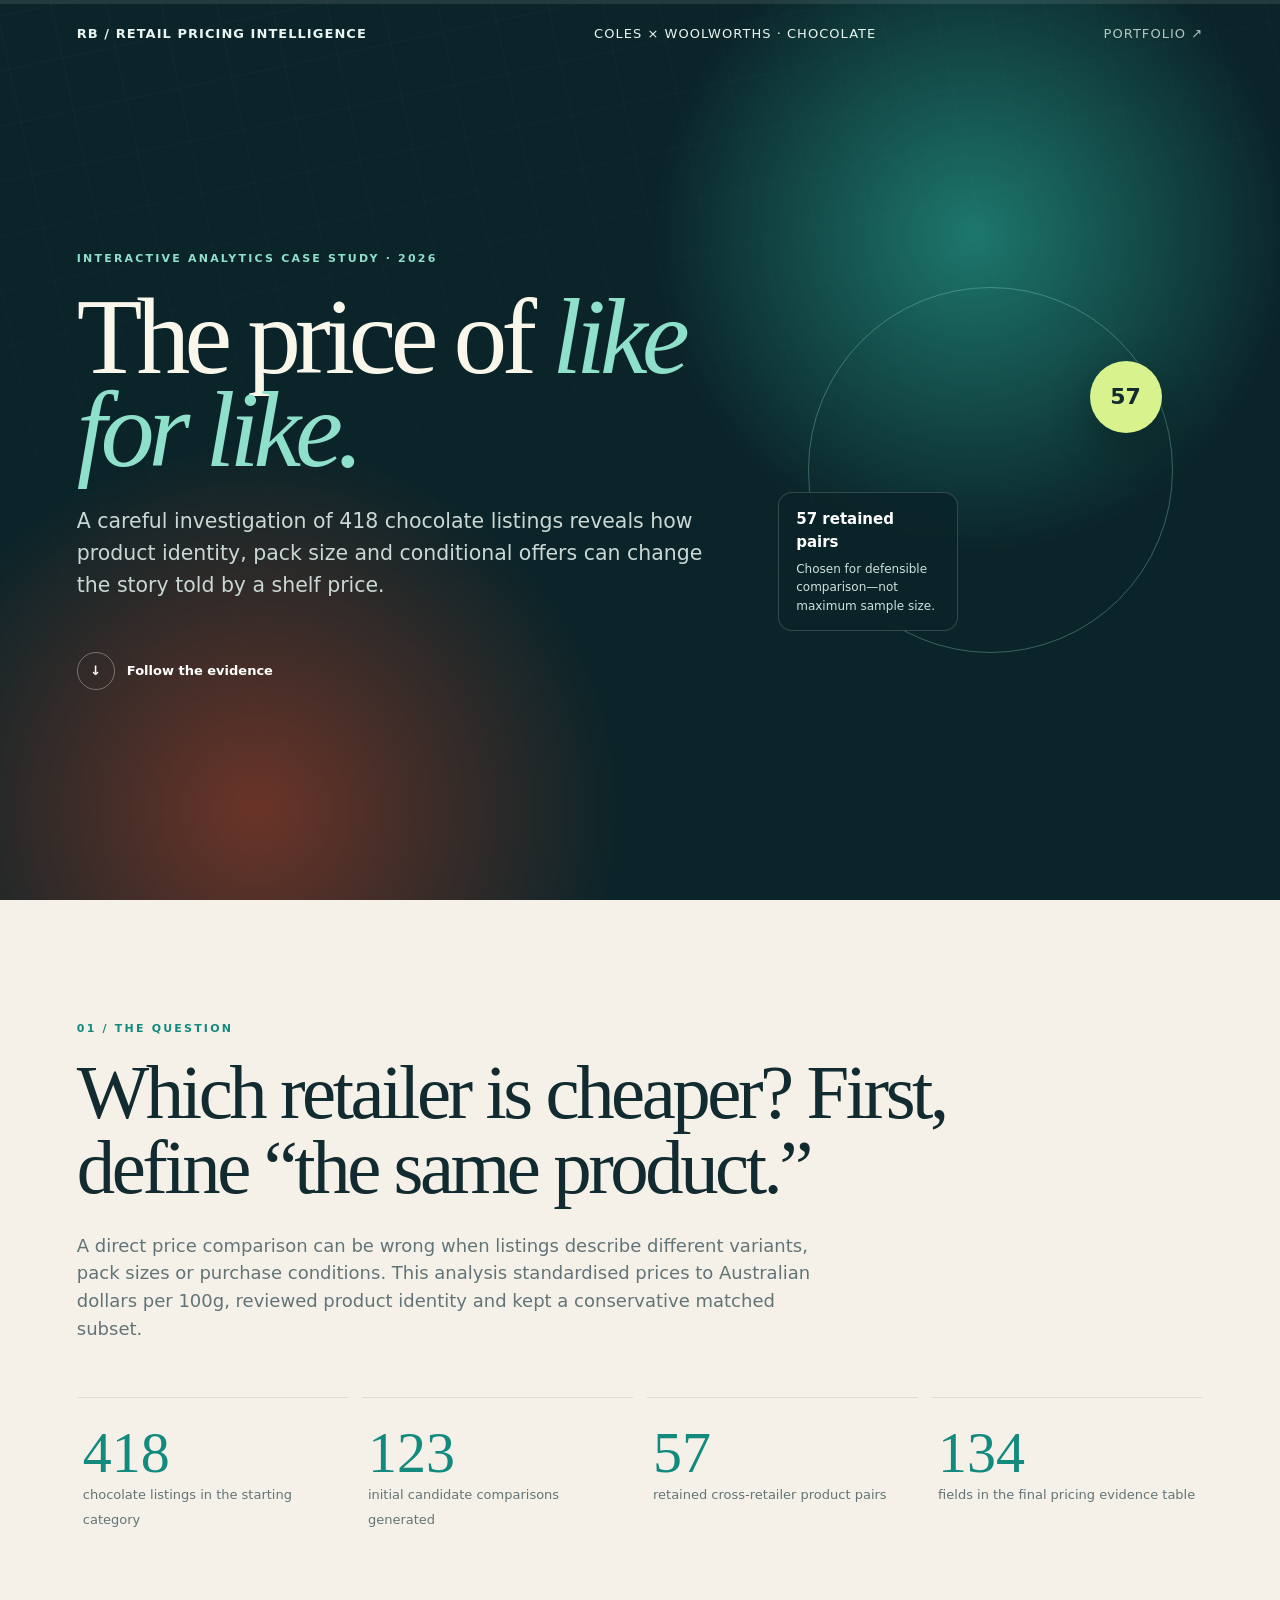
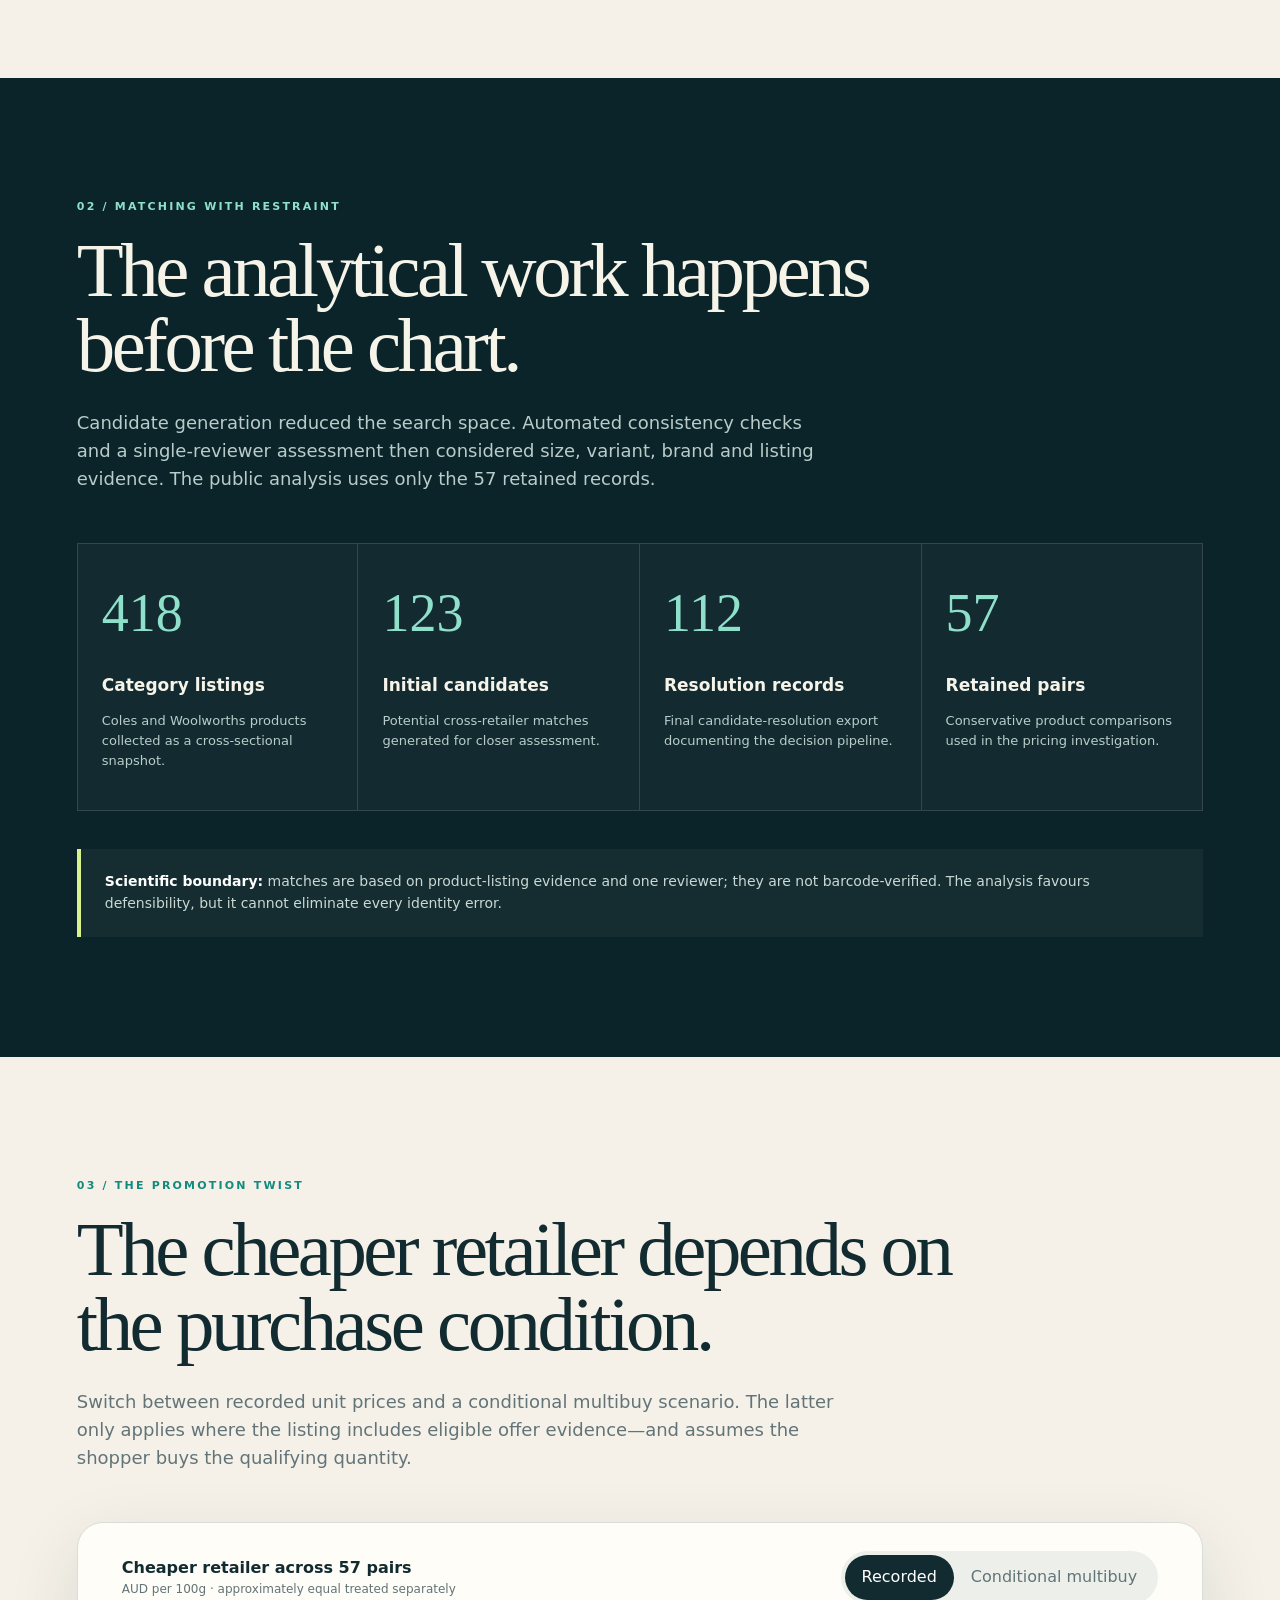
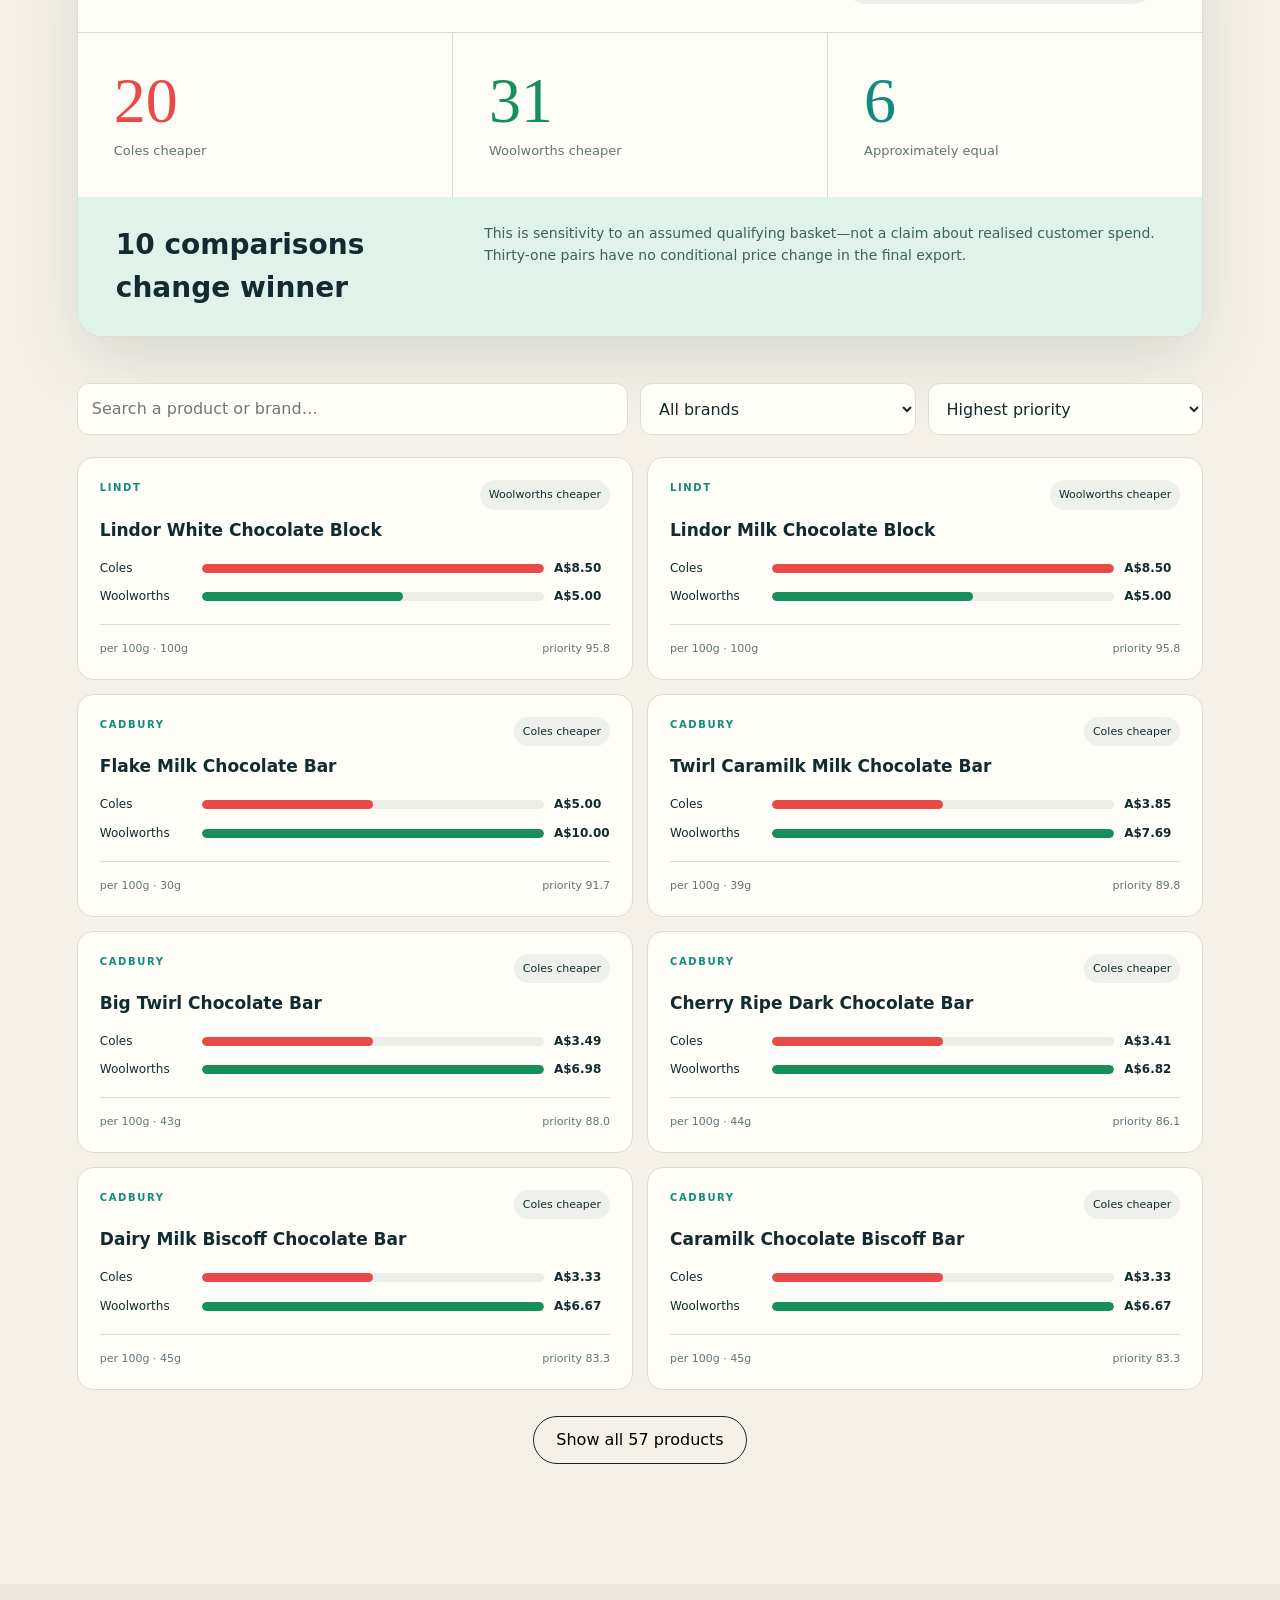
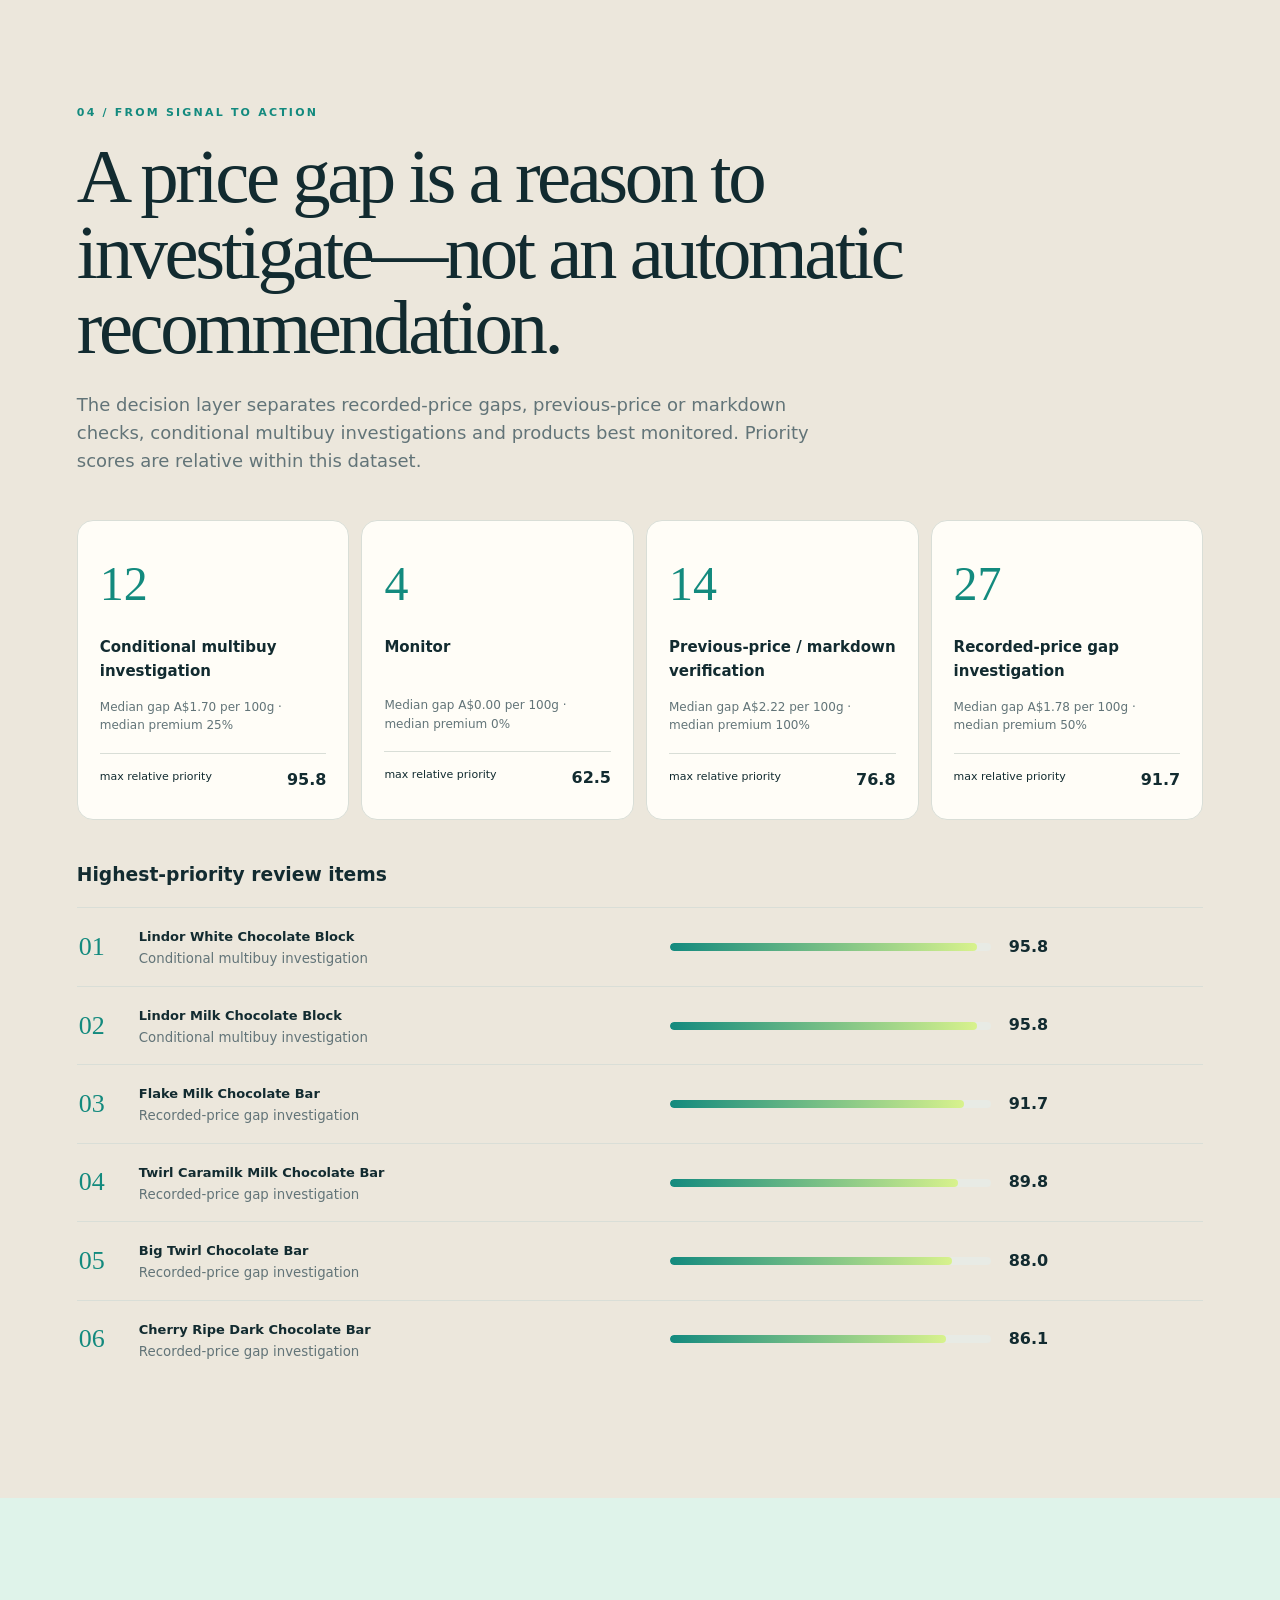
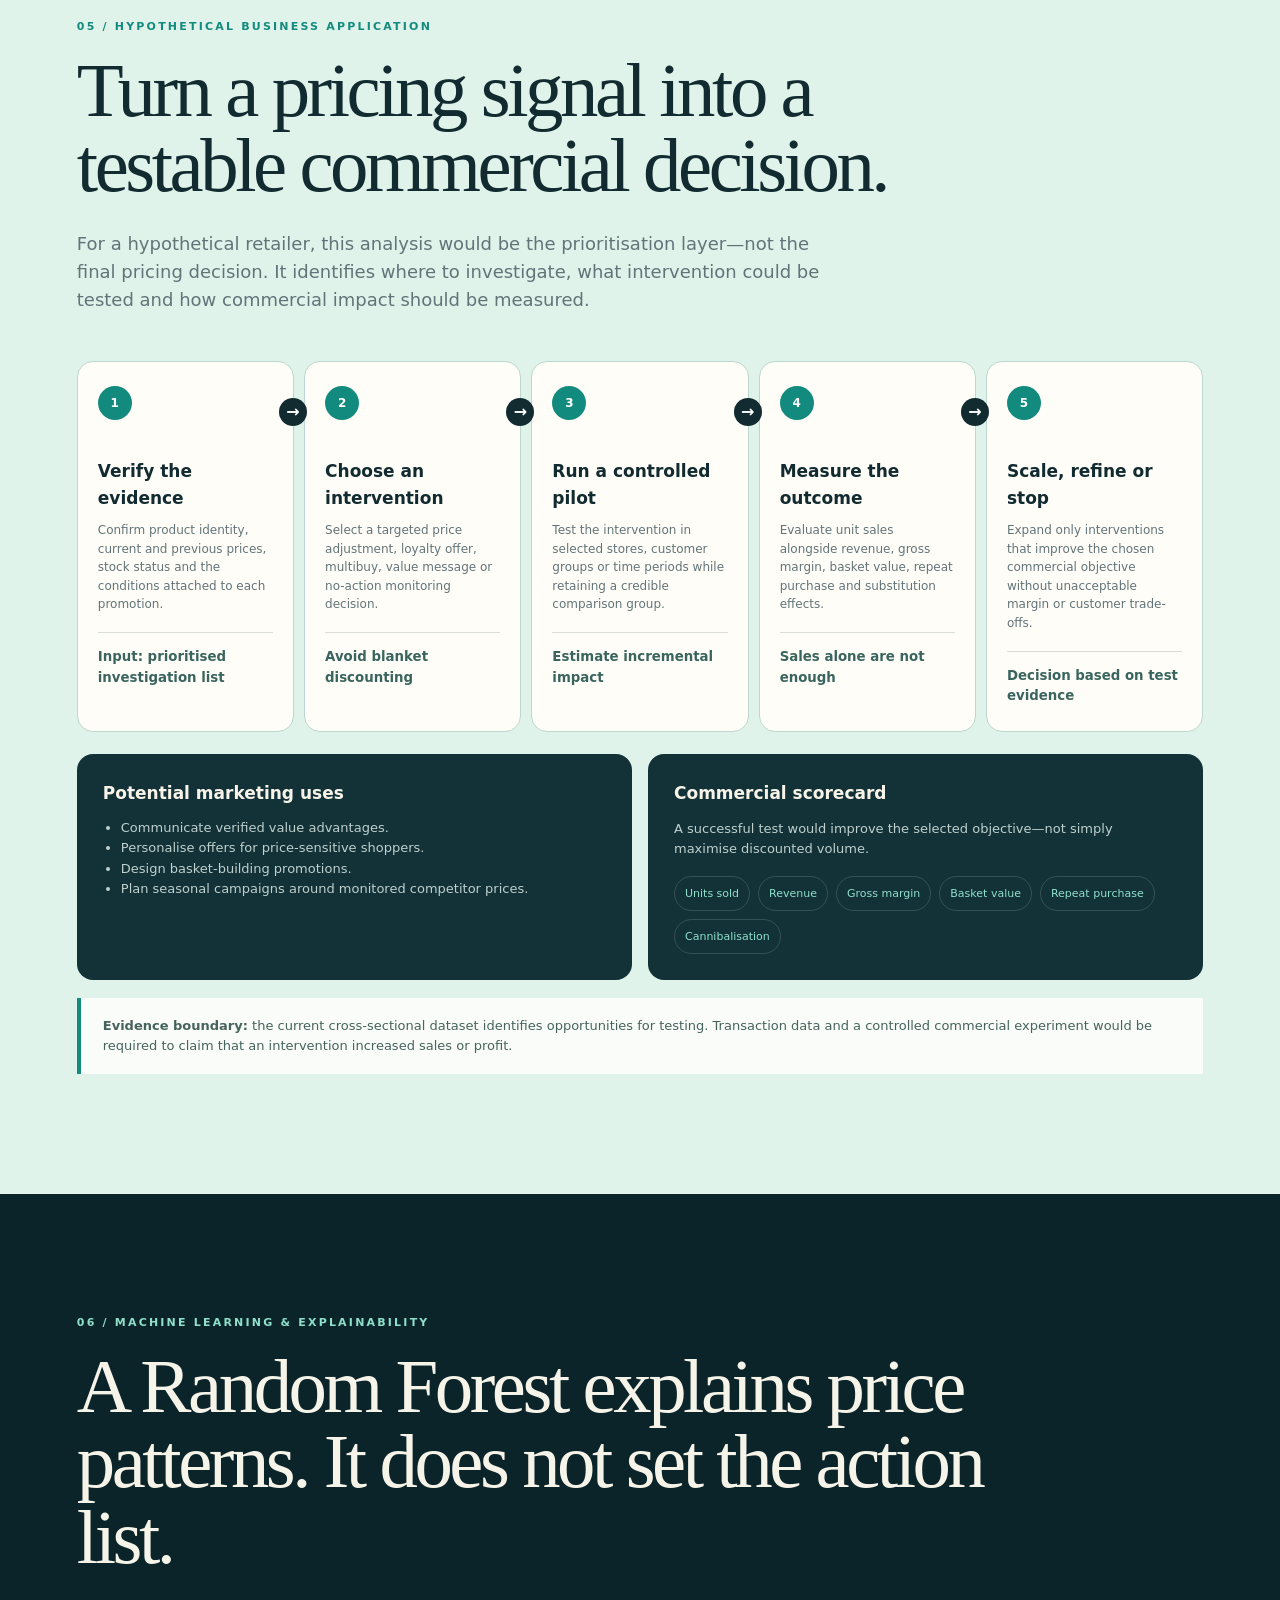
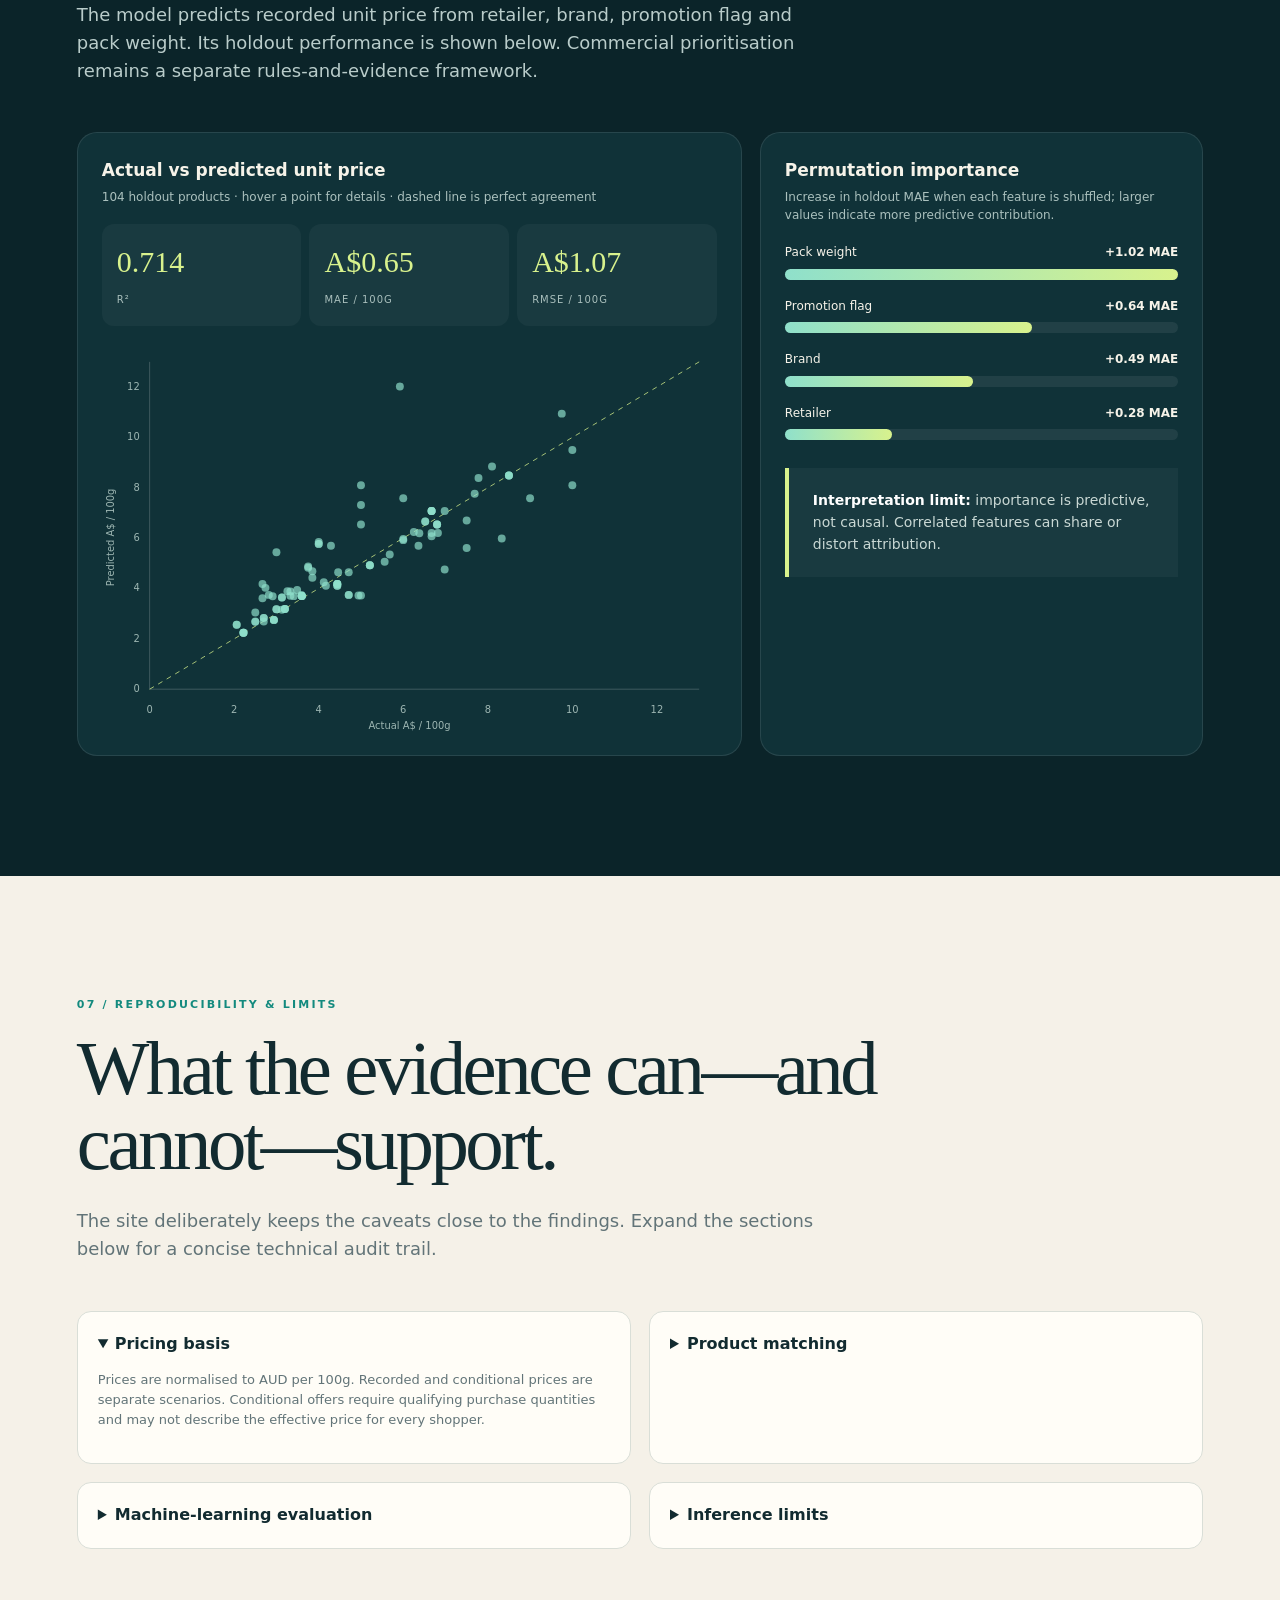
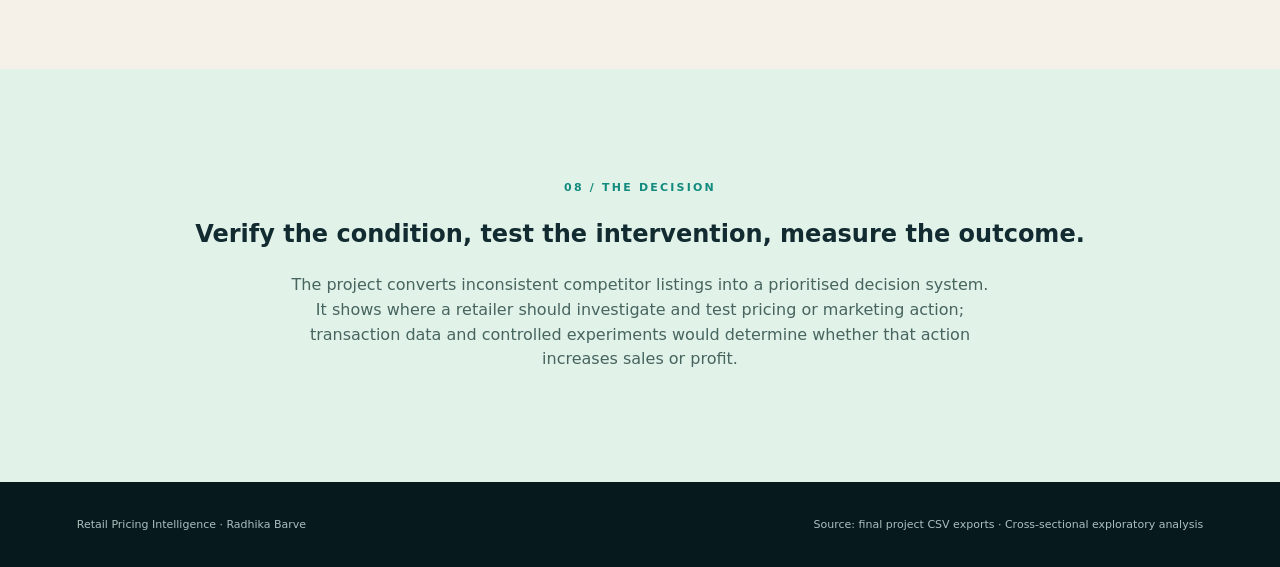
==== commit 15ddcbe7: "Add business application and measurement strategy" ====
--- a/chocolate-pricing/index.html
+++ b/chocolate-pricing/index.html
@@ -18,7 +18,27 @@
 @media(prefers-reduced-motion:reduce){html{scroll-behavior:auto}.cocoa,.ring{animation:none}.reveal{opacity:1;transform:none;transition:none}}
 </style>
 <!-- Keep all narrative sections visible when this file is opened directly in Safari. -->
-<style>.reveal{opacity:1!important;transform:none!important}</style>
+<style>
+.reveal{opacity:1!important;transform:none!important}
+.business-section{background:#dff3ea}
+.application-flow{display:grid;grid-template-columns:repeat(5,1fr);gap:10px;margin-top:48px}
+.application-card{position:relative;min-width:0;min-height:270px;padding:24px 20px;background:var(--card);border:1px solid #bad8ce;border-radius:16px}
+.application-card:not(:last-child):after{content:"→";position:absolute;z-index:2;right:-14px;top:36px;width:28px;height:28px;display:grid;place-items:center;border-radius:50%;background:var(--ink);color:white;font-weight:800}
+.application-step{display:grid;place-items:center;width:34px;height:34px;border-radius:50%;background:var(--teal);color:white;font-size:12px;font-weight:850}
+.application-card h3{margin:38px 0 10px;font-size:17px}
+.application-card p{margin:0;color:var(--muted);font-size:12px}
+.application-card small{display:block;margin-top:18px;padding-top:14px;border-top:1px solid var(--line);color:#3a655e;font-weight:750}
+.commercial-panel{display:grid;grid-template-columns:1fr 1fr;gap:16px;margin-top:22px}
+.commercial-panel article{padding:26px;background:#123238;color:#f7f3e8;border-radius:16px}
+.commercial-panel h3{margin:0 0 12px;font-size:17px}
+.commercial-panel p,.commercial-panel li{color:#bfd0cd;font-size:13px}
+.commercial-panel ul{margin:0;padding-left:18px}
+.kpi-list{display:flex;flex-wrap:wrap;gap:8px;margin-top:16px}
+.kpi-list span{padding:8px 10px;border:1px solid #ffffff25;border-radius:999px;color:var(--mint);font-size:11px}
+.evidence-boundary{margin-top:18px;padding:18px 22px;border-left:4px solid var(--teal);background:#f9fcf8;color:#46635e;font-size:13px}
+@media(max-width:1100px){.application-flow{grid-template-columns:1fr 1fr}.application-card:not(:last-child):after{display:none}}
+@media(max-width:620px){.application-flow,.commercial-panel{grid-template-columns:1fr}.application-card{min-height:0}.application-card h3{margin-top:22px}}
+</style>
 </head>
 <body>
 <div class="progress"><span id="progress"></span></div>
@@ -88,9 +108,29 @@
   </div>
 </section>
 
+<section class="section business-section" id="application">
+  <div class="wrap">
+    <div class="chapter reveal">05 / Hypothetical business application</div>
+    <h2 class="reveal">Turn a pricing signal into a testable commercial decision.</h2>
+    <p class="lead reveal">For a hypothetical retailer, this analysis would be the prioritisation layer—not the final pricing decision. It identifies where to investigate, what intervention could be tested and how commercial impact should be measured.</p>
+    <div class="application-flow reveal">
+      <article class="application-card"><span class="application-step">1</span><h3>Verify the evidence</h3><p>Confirm product identity, current and previous prices, stock status and the conditions attached to each promotion.</p><small>Input: prioritised investigation list</small></article>
+      <article class="application-card"><span class="application-step">2</span><h3>Choose an intervention</h3><p>Select a targeted price adjustment, loyalty offer, multibuy, value message or no-action monitoring decision.</p><small>Avoid blanket discounting</small></article>
+      <article class="application-card"><span class="application-step">3</span><h3>Run a controlled pilot</h3><p>Test the intervention in selected stores, customer groups or time periods while retaining a credible comparison group.</p><small>Estimate incremental impact</small></article>
+      <article class="application-card"><span class="application-step">4</span><h3>Measure the outcome</h3><p>Evaluate unit sales alongside revenue, gross margin, basket value, repeat purchase and substitution effects.</p><small>Sales alone are not enough</small></article>
+      <article class="application-card"><span class="application-step">5</span><h3>Scale, refine or stop</h3><p>Expand only interventions that improve the chosen commercial objective without unacceptable margin or customer trade-offs.</p><small>Decision based on test evidence</small></article>
+    </div>
+    <div class="commercial-panel reveal">
+      <article><h3>Potential marketing uses</h3><ul><li>Communicate verified value advantages.</li><li>Personalise offers for price-sensitive shoppers.</li><li>Design basket-building promotions.</li><li>Plan seasonal campaigns around monitored competitor prices.</li></ul></article>
+      <article><h3>Commercial scorecard</h3><p>A successful test would improve the selected objective—not simply maximise discounted volume.</p><div class="kpi-list"><span>Units sold</span><span>Revenue</span><span>Gross margin</span><span>Basket value</span><span>Repeat purchase</span><span>Cannibalisation</span></div></article>
+    </div>
+    <div class="evidence-boundary reveal"><strong>Evidence boundary:</strong> the current cross-sectional dataset identifies opportunities for testing. Transaction data and a controlled commercial experiment would be required to claim that an intervention increased sales or profit.</div>
+  </div>
+</section>
+
 <section class="night section" id="ml">
   <div class="wrap">
-    <div class="chapter reveal">05 / Machine learning & explainability</div>
+    <div class="chapter reveal">06 / Machine learning & explainability</div>
     <h2 class="reveal">A Random Forest explains price patterns. It does not set the action list.</h2>
     <p class="lead reveal">The model predicts recorded unit price from retailer, brand, promotion flag and pack weight. Its holdout performance is shown below. Commercial prioritisation remains a separate rules-and-evidence framework.</p>
     <div class="ml-grid reveal">
@@ -101,7 +141,7 @@
 </section>
 
 <section class="section wrap" id="method">
-  <div class="chapter reveal">06 / Reproducibility & limits</div>
+  <div class="chapter reveal">07 / Reproducibility & limits</div>
   <h2 class="reveal">What the evidence can—and cannot—support.</h2>
   <p class="lead reveal">The site deliberately keeps the caveats close to the findings. Expand the sections below for a concise technical audit trail.</p>
   <div class="method-grid reveal">
@@ -112,7 +152,7 @@
   </div>
 </section>
 
-<section class="closing"><div class="wrap"><div class="chapter">07 / The decision</div><h2>Verify the condition before acting on the gap.</h2><p>For category teams, the practical next step is targeted verification: confirm product identity, current and previous price evidence, and whether a qualifying multibuy reflects a realistic shopping mission.</p></div></section>
+<section class="closing"><div class="wrap"><div class="chapter">08 / The decision</div><h2>Verify the condition, test the intervention, measure the outcome.</h2><p>The project converts inconsistent competitor listings into a prioritised decision system. It shows where a retailer should investigate and test pricing or marketing action; transaction data and controlled experiments would determine whether that action increases sales or profit.</p></div></section>
 </main>
 <footer class="footer"><span>Retail Pricing Intelligence · Radhika Barve</span><span>Source: final project CSV exports · Cross-sectional exploratory analysis</span></footer>
 <div id="tooltip" class="tooltip"></div>
